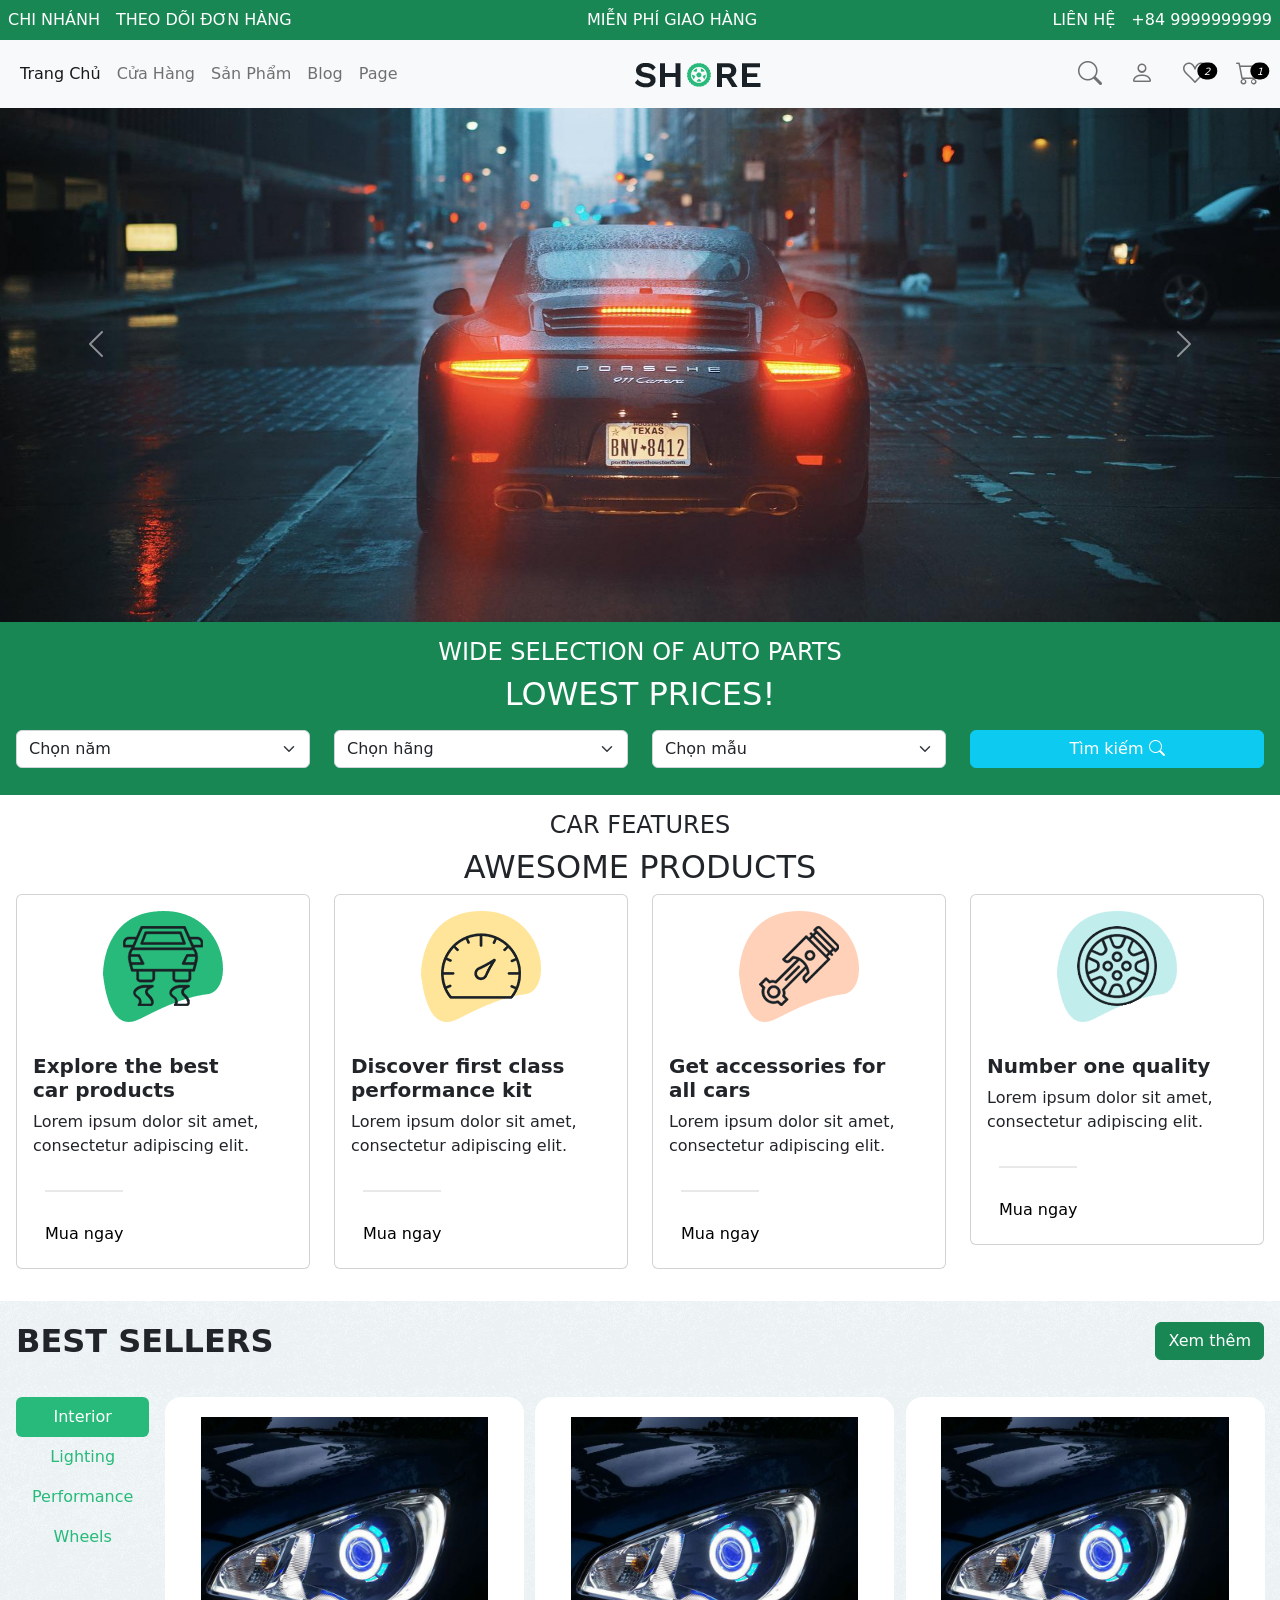
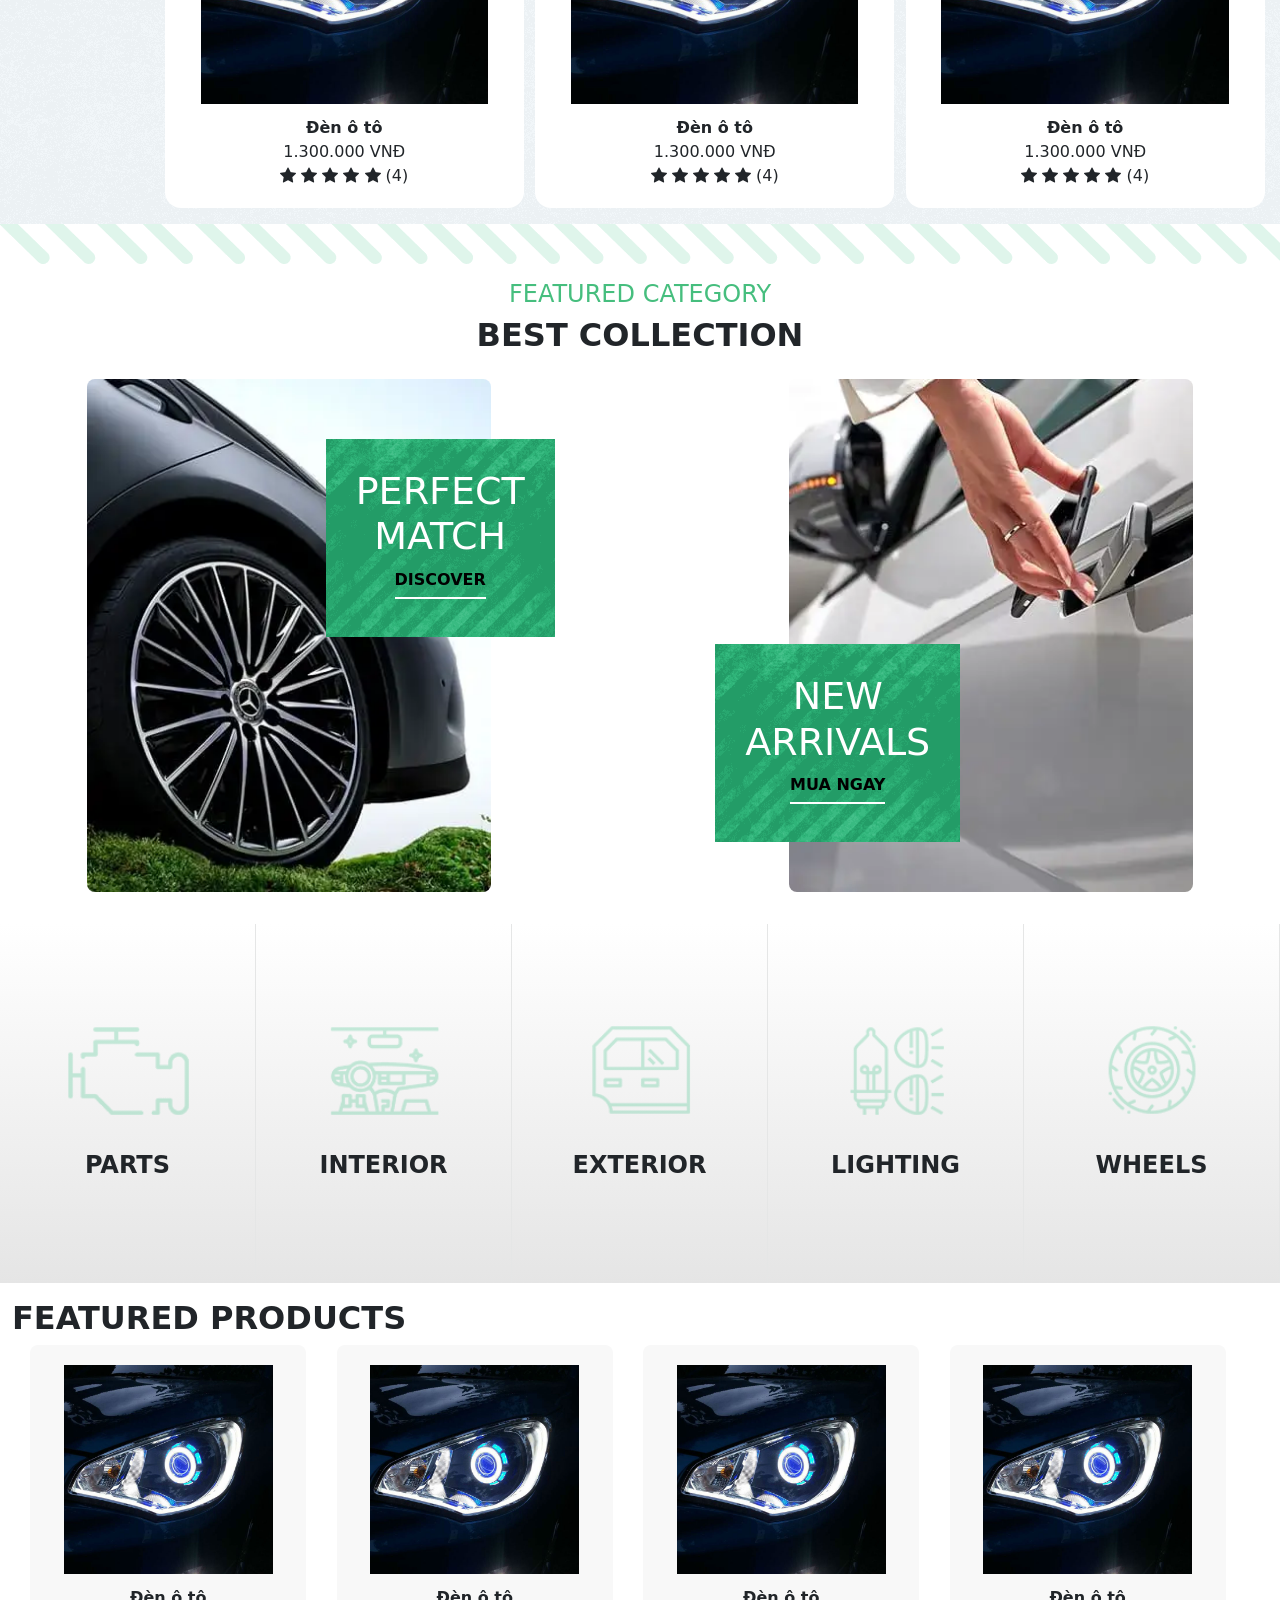
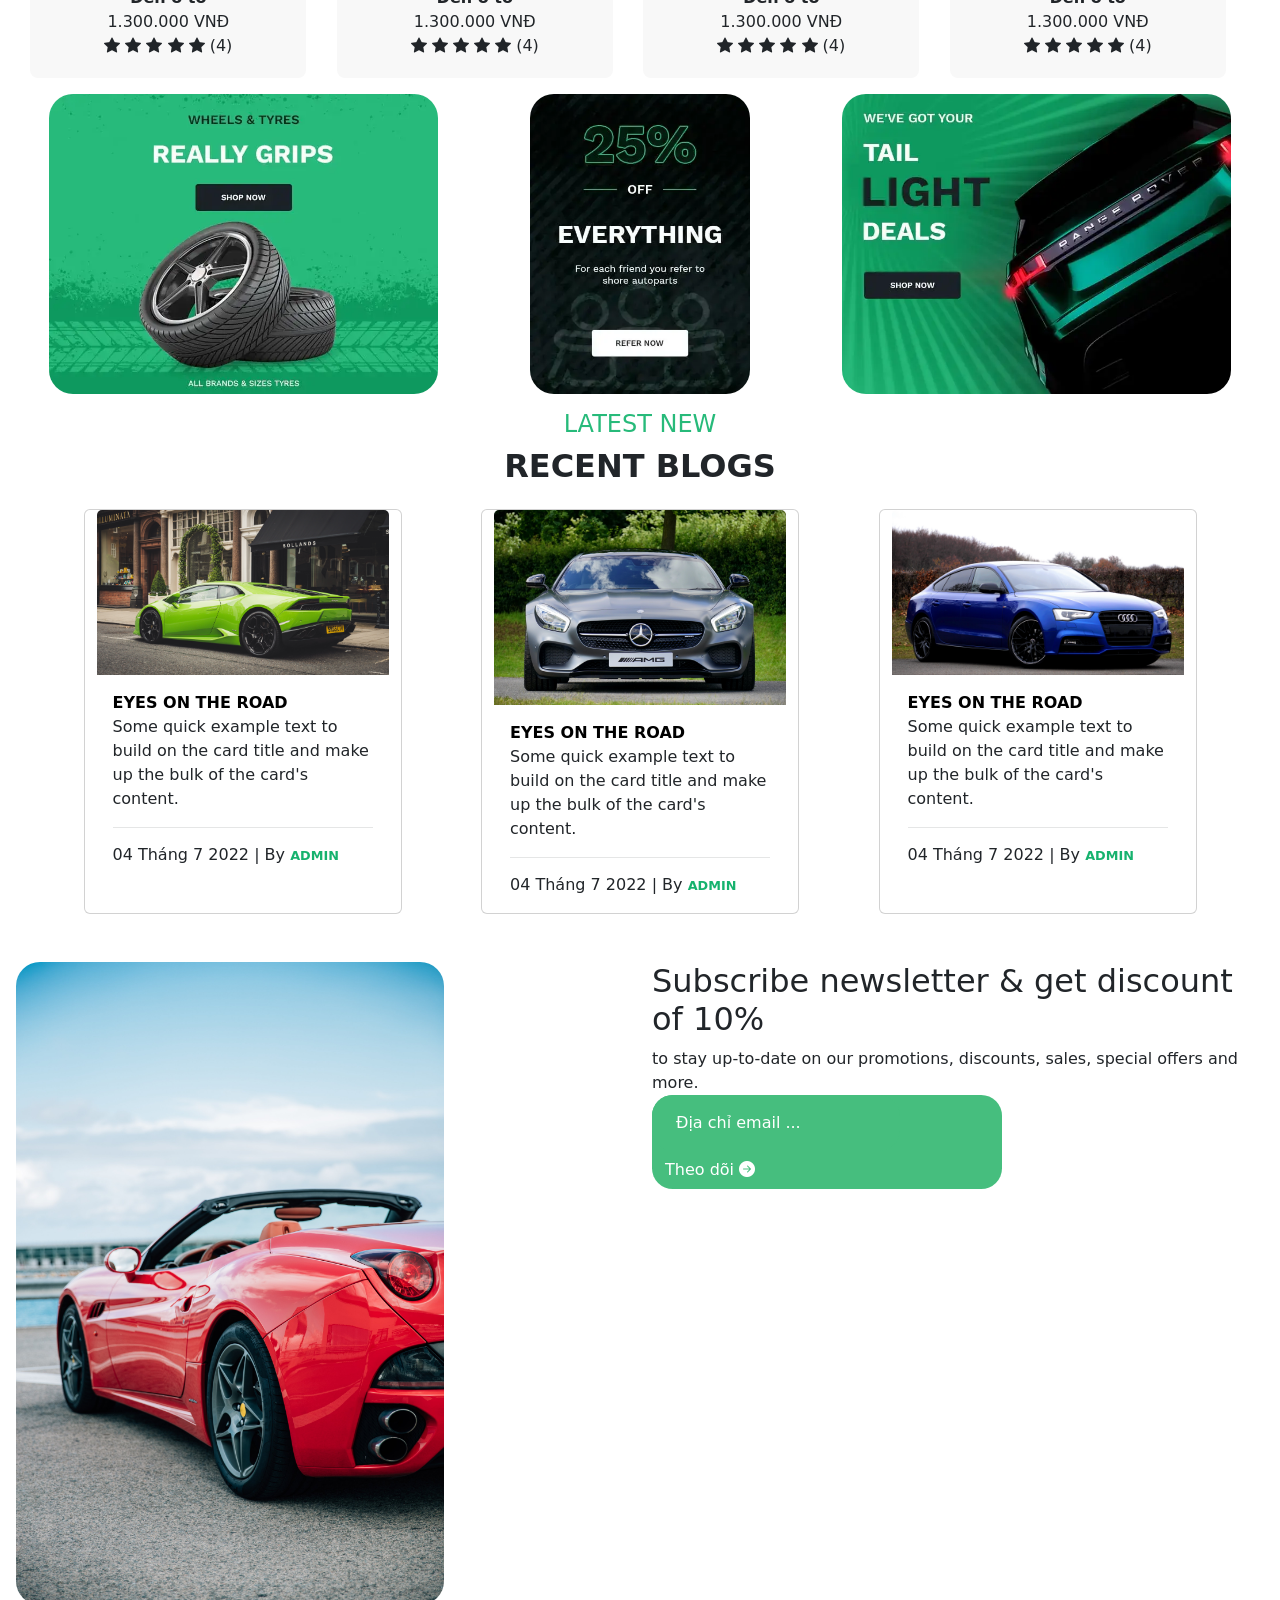
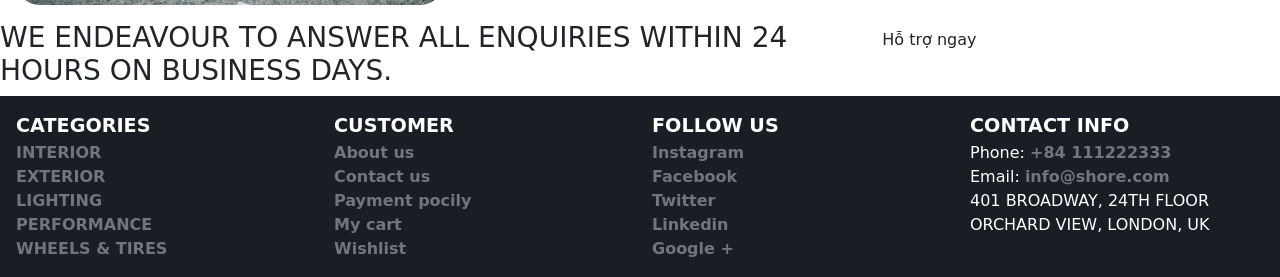
==== index.html @ 81248f96 "update" ====
<!DOCTYPE html>
<html lang="en">

<head>
    <meta charset="UTF-8">
    <meta http-equiv="X-UA-Compatible" content="IE=edge">
    <meta name="viewport" content="width=device-width, initial-scale=1.0">
    <link rel="icon" href="images/logo.png">
    <title>Trang Chủ</title>
    <link rel="stylesheet" type="text/css" href="css/main.css">
    <link rel="stylesheet" type="text/css" href="css/slick.css">
    <link rel="stylesheet" type="text/css" href="css/slick-theme.css">
    <!-- Boostrap icon -->
    <link rel="stylesheet" href="https://cdn.jsdelivr.net/npm/bootstrap-icons@1.8.3/font/bootstrap-icons.css">
</head>

<body>
    <header class="header fixed-top">
        <!-- Top header -->
        <div class="top-header d-none d-lg-block">
            <div class="d-flex justify-content-between p-2 bg-success text-white text-uppercase">
                <div class="d-flex gap-3">
                    <div>Chi nhánh</div>
                    <div>Theo dõi đơn hàng</div>
                </div>
                <div>miễn phí giao hàng</div>
                <div class="d-flex gap-3">
                    <div>Liên hệ</div>
                    +84 9999999999
                </div>
            </div>
        </div>
        <!-- Navbar -->
        <nav class="navbar navbar-expand-md bg-light">
            <div class="container-fluid">
                <button class="navbar-toggler" type="button" data-bs-toggle="collapse"
                    data-bs-target="#navbarSupportedContent" aria-controls="navbarSupportedContent"
                    aria-expanded="false" aria-label="Toggle navigation">
                    <span class="navbar-toggler-icon"></span>
                </button>
                <!-- test -->
                <div class="collapse navbar-collapse navbar-collapse-1">
                    <ul class="navbar-nav me-auto mb-2 mb-lg-0">
                        <li class="nav-item">
                            <a class="nav-link active" aria-current="page" href="#">Trang Chủ</a>
                        </li>
                        <li class="nav-item">
                            <a class="nav-link" href="#">Cửa Hàng</a>
                        </li>
                        <li class="nav-item">
                            <a class="nav-link" href="#">Sản Phẩm</a>
                        </li>
                        <li class="nav-item">
                            <a class="nav-link" href="#">Blog</a>
                        </li>
                        <li class="nav-item">
                            <a class="nav-link" href="#">Page</a>
                        </li>
                    </ul>
                </div>
                <!-- Logo -->
                <a class="navbar-brand" href="#">
                    <img src="images/logo-b.png" alt="">
                </a>
                <!-- Navbar right -->
                <div class="navbar-right">
                    <ul class="d-flex navbar-nav me-auto mb-lg-0">
                        <li class="nav-item">
                            <a class="nav-link fs-4" href="#"><i class="bi bi-search"></i></a>
                        </li>
                        <li class="nav-item d-none d-md-block">
                            <a class="nav-link fs-4" href="#"><i class="bi bi-person"></i></a>
                        </li>
                        <li class="nav-item d-none d-md-block">
                            <a class="nav-link fs-4" href="#">
                                <i class="bi bi-suit-heart position-relative">
                                    <span
                                        class="position-absolute bottom-0 start-100 translate-middle badge rounded-pill bg-black fw-normal"
                                        style="font-size: 10px;">
                                        2
                                    </span>
                                </i>
                            </a>
                        </li>
                        <li class="nav-item">
                            <a class="nav-link fs-4" href="#">
                                <i class="bi bi-cart position-relative">
                                    <span
                                        class="position-absolute bottom-0 start-100 translate-middle badge rounded-pill bg-black fw-normal"
                                        style="font-size: 10px;">
                                        1
                                    </span>
                                </i>
                            </a>
                        </li>
                    </ul>
                </div>
                <!-- Navbar menu -->
                <div class="collapse navbar-collapse navbar-collapse-2" id="navbarSupportedContent">
                    <ul class="navbar-nav me-auto mb-2 mb-lg-0">
                        <li class="nav-item">
                            <a class="nav-link active" aria-current="page" href="#">Trang Chủ</a>
                        </li>
                        <li class="nav-item">
                            <a class="nav-link" href="#">Cửa Hàng</a>
                        </li>
                        <li class="nav-item">
                            <a class="nav-link" href="#">Sản Phẩm</a>
                        </li>
                        <li class="nav-item">
                            <a class="nav-link" href="#">Blog</a>
                        </li>
                        <li class="nav-item">
                            <a class="nav-link" href="#">Page</a>
                        </li>
                    </ul>
                </div>
            </div>
        </nav>
    </header>

    <div class="container-fluid p-0 content">

        <!-- images carousel -->
        <div id="carouselExampleFade" class="carousel slide carousel-fade" data-bs-ride="carousel">
            <div class="carousel-inner">
                <div class="carousel-item active" data-bs-interval="5000">
                    <img src="images/car_1.jpg" class="d-block w-100" alt="...">
                </div>
                <div class="carousel-item" data-bs-interval="5000">
                    <img src="images/car_2.jpg" class="d-block w-100" alt="...">
                </div>
            </div>
            <button class="carousel-control-prev" type="button" data-bs-target="#carouselExampleFade"
                data-bs-slide="prev">
                <span class="carousel-control-prev-icon" aria-hidden="true"></span>
                <span class="visually-hidden">Trước</span>
            </button>
            <button class="carousel-control-next" type="button" data-bs-target="#carouselExampleFade"
                data-bs-slide="next">
                <span class="carousel-control-next-icon" aria-hidden="true"></span>
                <span class="visually-hidden">Sau</span>
            </button>
        </div>

        <!-- Tìm mẫu xe - Search -->
        <div class="search w-100 p-3 bg-success">
            <div class="text-center text-white mb-3">
                <h4 class="fs-4">WIDE SELECTION OF AUTO PARTS</h4>
                <h2 class="fs-2">LOWEST PRICES!</h2>
            </div>
            <div class="row">
                <div class="col-sm-6 col-md-3 box">
                    <select class="form-select" aria-label="Default select example">
                        <option selected>Chọn năm</option>
                        <option value="1">2022</option>
                        <option value="2">2021</option>
                        <option value="3">2020</option>
                    </select>
                </div>
                <div class="col-sm-6 col-md-3 box">
                    <select class="form-select" aria-label="Default select example">
                        <option selected>Chọn hãng</option>
                        <option value="1">Vinfast</option>
                        <option value="2">BMW</option>
                        <option value="3">Honda</option>
                    </select>
                </div>
                <div class="col-sm-6 col-md-3 box">
                    <select class="form-select" aria-label="Default select example">
                        <option selected>Chọn mẫu</option>
                        <option value="1">1</option>
                        <option value="2">2</option>
                        <option value="3">3</option>
                    </select>
                </div>
                <div class="col-sm-6 col-md-3">
                    <button type="button" class="btn btn-info w-100 text-white">Tìm kiếm <i
                            class="bi bi-search"></i></button>
                </div>
            </div>
        </div>

        <!-- Đặc điểm xe -->
        <div class="car-ed w-100 p-3 text-center">
            <h4>CAR FEATURES</h4>
            <h2>AWESOME PRODUCTS</h2>
            <div class="row">
                <div class="col-sm-6 col-md-3 box-item">
                    <div class="card text-start">
                        <img class="p-3 mx-auto" src="images/car-icon.png">
                        <div class="card-body">
                            <h5 class="card-title">Explore the best <br> car products</h5>
                            <p class="card-text">
                                Lorem ipsum dolor sit amet, consectetur adipiscing elit.
                            </p>
                            <a href="#" class="btn btn-primary">Mua ngay</a>
                        </div>
                    </div>
                </div>
                <div class="col-sm-6 col-md-3 box-item">
                    <div class="card text-start">
                        <img class="p-3 mx-auto" src="images/meter-icon.png" alt="...">
                        <div class="card-body">
                            <h5 class="card-title">Discover first class <br> performance kit</h5>
                            <p class="card-text">
                                Lorem ipsum dolor sit amet, consectetur adipiscing elit.
                            </p>
                            <a href="#" class="btn btn-primary">Mua ngay</a>
                        </div>
                    </div>
                </div>
                <div class="col-sm-6 col-md-3 box-item">
                    <div class="card text-start">
                        <img class="p-3 mx-auto" src="images/accessories-icon.png" alt="...">
                        <div class="card-body">
                            <h5 class="card-title">Get accessories for <br> all cars</h5>
                            <p class="card-text">
                                Lorem ipsum dolor sit amet, consectetur adipiscing elit.
                            </p>
                            <a href="#" class="btn btn-primary">Mua ngay</a>
                        </div>
                    </div>
                </div>
                <div class="col-sm-6 col-md-3 box-item">
                    <div class="card text-start">
                        <img class="p-3 mx-auto" src="images/wheel-icon.png" alt="...">
                        <div class="card-body">
                            <h5 class="card-title">Number one quality</h5>
                            <p class="card-text">
                                Lorem ipsum dolor sit amet, consectetur adipiscing elit.
                            </p>
                            <a href="#" class="btn btn-primary">Mua ngay</a>
                        </div>
                    </div>
                </div>
            </div>
        </div>

        <!-- Top bán chạy -->
        <div class="best-sellers">
            <div class="d-flex align-items-center p-3 best-sellers-k">
                <div class="margin-k">
                    <span class="text-uppercase fw-bold fs-2">Best Sellers</span>
                </div>
                <div>
                    <a href="#" class="btn btn-success">Xem thêm</a>
                </div>
            </div>
            <!-- Tabs menu -->
            <div class="d-flex align-items-start p-3 tabs-k">
                <div class="nav flex-column nav-pills nav-pills-k me-3" id="v-pills-tab" role="tablist"
                    aria-orientation="vertical">
                    <button class="nav-link active" id="v-pills-home-tab" data-bs-toggle="pill"
                        data-bs-target="#v-pills-home" type="button" role="tab" aria-controls="v-pills-home"
                        aria-selected="true">Interior</button>
                    <button class="nav-link" id="v-pills-profile-tab" data-bs-toggle="pill"
                        data-bs-target="#v-pills-profile" type="button" role="tab" aria-controls="v-pills-profile"
                        aria-selected="false">Lighting</button>
                    <button class="nav-link" id="v-pills-messages-tab" data-bs-toggle="pill"
                        data-bs-target="#v-pills-messages" type="button" role="tab" aria-controls="v-pills-messages"
                        aria-selected="false">Performance</button>
                    <button class="nav-link" id="v-pills-settings-tab" data-bs-toggle="pill"
                        data-bs-target="#v-pills-settings" type="button" role="tab" aria-controls="v-pills-settings"
                        aria-selected="false">Wheels</button>
                </div>
                <div class="tab-content" id="v-pills-tabContent">
                    <div class="tab-pane fade show active" id="v-pills-home" role="tabpanel"
                        aria-labelledby="v-pills-home-tab" tabindex="0">
                        <!-- Hiện ra 3 sản phẩm -->
                        <div class="row">
                            <div class="col-4 box-item">
                                <div class="hover">
                                    <a class="btn" href="#">
                                        Mua ngay
                                    </a>
                                </div>
                                <div class="thumnail-sp">
                                    <img src="images/den-bi-xenon4.jpg" width="80%" alt="">
                                </div>
                                <div class="name-sp">Đèn ô tô</div>
                                <div class="price-sp">1.300.000 VNĐ</div>
                                <div class="start-sp">
                                    <i class="bi bi-star-fill"></i>
                                    <i class="bi bi-star-fill"></i>
                                    <i class="bi bi-star-fill"></i>
                                    <i class="bi bi-star-fill"></i>
                                    <i class="bi bi-star-fill"></i>
                                    (4)
                                </div>
                            </div>
                            <div class="col-4 box-item">
                                <div class="thumnail-sp">
                                    <img src="images/den-bi-xenon4.jpg" width="80%" alt="">
                                </div>
                                <div class="name-sp">Đèn ô tô</div>
                                <div class="price-sp">1.300.000 VNĐ</div>
                                <div class="start-sp">
                                    <i class="bi bi-star-fill"></i>
                                    <i class="bi bi-star-fill"></i>
                                    <i class="bi bi-star-fill"></i>
                                    <i class="bi bi-star-fill"></i>
                                    <i class="bi bi-star-fill"></i>
                                    (4)
                                </div>
                            </div>
                            <div class="col-4 box-item">
                                <div class="thumnail-sp">
                                    <img src="images/den-bi-xenon4.jpg" width="80%" alt="">
                                </div>
                                <div class="name-sp">Đèn ô tô</div>
                                <div class="price-sp">1.300.000 VNĐ</div>
                                <div class="start-sp">
                                    <i class="bi bi-star-fill"></i>
                                    <i class="bi bi-star-fill"></i>
                                    <i class="bi bi-star-fill"></i>
                                    <i class="bi bi-star-fill"></i>
                                    <i class="bi bi-star-fill"></i>
                                    (4)
                                </div>
                            </div>
                        </div>
                    </div>
                    <div class="tab-pane fade" id="v-pills-profile" role="tabpanel"
                        aria-labelledby="v-pills-profile-tab" tabindex="0">
                        <!-- Hiện ra 3 sản phẩm -->
                        <div class="row">
                            <div class="col-4 box-item">
                                <div class="thumnail-sp">
                                    <img src="images/den-bi-xenon4.jpg" width="80%" alt="">
                                </div>
                                <div class="name-sp">Đèn ô tô</div>
                                <div class="price-sp">1.300.000 VNĐ</div>
                                <div class="start-sp">
                                    <i class="bi bi-star-fill"></i>
                                    <i class="bi bi-star-fill"></i>
                                    <i class="bi bi-star-fill"></i>
                                    <i class="bi bi-star-fill"></i>
                                    <i class="bi bi-star-fill"></i>
                                    (4)
                                </div>
                            </div>
                            <div class="col-4 box-item">
                                <div class="thumnail-sp">
                                    <img src="images/den-bi-xenon4.jpg" width="80%" alt="">
                                </div>
                                <div class="name-sp">Đèn ô tô</div>
                                <div class="price-sp">1.300.000 VNĐ</div>
                                <div class="start-sp">
                                    <i class="bi bi-star-fill"></i>
                                    <i class="bi bi-star-fill"></i>
                                    <i class="bi bi-star-fill"></i>
                                    <i class="bi bi-star-fill"></i>
                                    <i class="bi bi-star-fill"></i>
                                    (4)
                                </div>
                            </div>
                            <div class="col-4 box-item">
                                <div class="thumnail-sp">
                                    <img src="images/den-bi-xenon4.jpg" width="80%" alt="">
                                </div>
                                <div class="name-sp">Đèn ô tô</div>
                                <div class="price-sp">1.300.000 VNĐ</div>
                                <div class="start-sp">
                                    <i class="bi bi-star-fill"></i>
                                    <i class="bi bi-star-fill"></i>
                                    <i class="bi bi-star-fill"></i>
                                    <i class="bi bi-star-fill"></i>
                                    <i class="bi bi-star-fill"></i>
                                    (4)
                                </div>
                            </div>
                        </div>
                    </div>
                    <div class="tab-pane fade" id="v-pills-messages" role="tabpanel"
                        aria-labelledby="v-pills-messages-tab" tabindex="0">
                        <!-- Hiện ra 3 sản phẩm -->
                        <div class="row">
                            <div class="col-4 box-item">
                                <div class="thumnail-sp">
                                    <img src="images/den-bi-xenon4.jpg" width="80%" alt="">
                                </div>
                                <div class="name-sp">Đèn ô tô</div>
                                <div class="price-sp">1.300.000 VNĐ</div>
                                <div class="start-sp">
                                    <i class="bi bi-star-fill"></i>
                                    <i class="bi bi-star-fill"></i>
                                    <i class="bi bi-star-fill"></i>
                                    <i class="bi bi-star-fill"></i>
                                    <i class="bi bi-star-fill"></i>
                                    (4)
                                </div>
                            </div>
                            <div class="col-4 box-item">
                                <div class="thumnail-sp">
                                    <img src="images/den-bi-xenon4.jpg" width="80%" alt="">
                                </div>
                                <div class="name-sp">Đèn ô tô</div>
                                <div class="price-sp">1.300.000 VNĐ</div>
                                <div class="start-sp">
                                    <i class="bi bi-star-fill"></i>
                                    <i class="bi bi-star-fill"></i>
                                    <i class="bi bi-star-fill"></i>
                                    <i class="bi bi-star-fill"></i>
                                    <i class="bi bi-star-fill"></i>
                                    (4)
                                </div>
                            </div>
                            <div class="col-4 box-item">
                                <div class="thumnail-sp">
                                    <img src="images/den-bi-xenon4.jpg" width="80%" alt="">
                                </div>
                                <div class="name-sp">Đèn ô tô</div>
                                <div class="price-sp">1.300.000 VNĐ</div>
                                <div class="start-sp">
                                    <i class="bi bi-star-fill"></i>
                                    <i class="bi bi-star-fill"></i>
                                    <i class="bi bi-star-fill"></i>
                                    <i class="bi bi-star-fill"></i>
                                    <i class="bi bi-star-fill"></i>
                                    (4)
                                </div>
                            </div>
                        </div>
                    </div>
                    <div class="tab-pane fade" id="v-pills-settings" role="tabpanel"
                        aria-labelledby="v-pills-settings-tab" tabindex="0">
                        <!-- Hiện ra 3 sản phẩm -->
                        <div class="row">
                            <div class="col-4 box-item">
                                <div class="thumnail-sp">
                                    <img src="images/den-bi-xenon4.jpg" width="80%" alt="">
                                </div>
                                <div class="name-sp">Đèn ô tô</div>
                                <div class="price-sp">1.300.000 VNĐ</div>
                                <div class="start-sp">
                                    <i class="bi bi-star-fill"></i>
                                    <i class="bi bi-star-fill"></i>
                                    <i class="bi bi-star-fill"></i>
                                    <i class="bi bi-star-fill"></i>
                                    <i class="bi bi-star-fill"></i>
                                    (4)
                                </div>
                            </div>
                            <div class="col-4 box-item">
                                <div class="thumnail-sp">
                                    <img src="images/den-bi-xenon4.jpg" width="80%" alt="">
                                </div>
                                <div class="name-sp">Đèn ô tô</div>
                                <div class="price-sp">1.300.000 VNĐ</div>
                                <div class="start-sp">
                                    <i class="bi bi-star-fill"></i>
                                    <i class="bi bi-star-fill"></i>
                                    <i class="bi bi-star-fill"></i>
                                    <i class="bi bi-star-fill"></i>
                                    <i class="bi bi-star-fill"></i>
                                    (4)
                                </div>
                            </div>
                            <div class="col-4 box-item">
                                <div class="thumnail-sp">
                                    <img src="images/den-bi-xenon4.jpg" width="80%" alt="">
                                </div>
                                <div class="name-sp">Đèn ô tô</div>
                                <div class="price-sp">1.300.000 VNĐ</div>
                                <div class="start-sp">
                                    <i class="bi bi-star-fill"></i>
                                    <i class="bi bi-star-fill"></i>
                                    <i class="bi bi-star-fill"></i>
                                    <i class="bi bi-star-fill"></i>
                                    <i class="bi bi-star-fill"></i>
                                    (4)
                                </div>
                            </div>
                        </div>
                    </div>
                </div>
            </div>
        </div>
        <div class="mt-0 bg-img-1"></div>

        <!-- best collection -->
        <div class="best-collection">
            <div class="title-top">
                <div>
                    <h4>Featured category</h4>
                </div>
                <div>
                    <h2>Best collection</h2>
                </div>
            </div>
            <div class="content p-3">
                <div class="row box">
                    <div class="col-12 col-sm-12 col-md-6 col-lg-5 position-relative box-1">
                        <div class="img text-start">
                            <img class="rounded-3" src="images/collection-img1.webp" alt="">
                        </div>
                        <div class="detail detail-1 position-absolute">
                            <h2>perfect <br> match</h2>
                            <a href="#" class="link">Discover</a>
                        </div>
                    </div>
                    <div class="col-12 col-sm-12 col-md-6 col-lg-5 position-relative box-2">
                        <div class="img text-end">
                            <img class="rounded-3" src="images/collection-img2.webp" alt="">
                        </div>
                        <div class="detail detail-2 position-absolute">
                            <h2>new <br> arrivals</h2>
                            <a href="#" class="link">Mua ngay</a>
                        </div>
                    </div>
                </div>
            </div>
        </div>

        <!-- slick slide-->
        <div class="slick-app test">
            <div class="item">
                <img src="images/icon-parts.png" alt="">
                <span>parts</span>
                <a class="btn" href="#">Mua Ngay</a>
            </div>
            <div class="item">
                <img src="images/icon-interior.png" alt="">
                <span>interior</span>
                <a class="btn" href="#">Mua Ngay</a>
            </div>
            <div class="item">
                <img src="images/icon-exterior.png" alt="">
                <span>exterior</span>
                <a class="btn" href="#">Mua Ngay</a>
            </div>
            <div class="item">
                <img src="images/icon-lighting.png" alt="">
                <span>Lighting</span>
                <a class="btn" href="#">Mua Ngay</a>
            </div>
            <div class="item">
                <img src="images/icon-wheels.png" alt="">
                <span>Wheels</span>
                <a class="btn" href="#">Mua Ngay</a>
            </div>
        </div>

        <!-- Featured products -->
        <div class="featured-products container-fluid">
            <div class="featured-products-title">
                <h2>Featured Products</h2>
            </div>
            <div class="row">
                <div class="col-6 col-sm-6 col-md-6 col-lg-3 box-item">
                    <div class="thumnail-sp">
                        <img src="images/den-bi-xenon4.jpg" width="100%" alt="">
                    </div>
                    <div class="name-sp">Đèn ô tô</div>
                    <div class="price-sp">1.300.000 VNĐ</div>
                    <div class="start-sp">
                        <i class="bi bi-star-fill"></i>
                        <i class="bi bi-star-fill"></i>
                        <i class="bi bi-star-fill"></i>
                        <i class="bi bi-star-fill"></i>
                        <i class="bi bi-star-fill"></i>
                        (4)
                    </div>
                </div>
                <div class="col-6 col-sm-6 col-md-6 col-lg-3 box-item">
                    <div class="thumnail-sp">
                        <img src="images/den-bi-xenon4.jpg" width="100%" alt="">
                    </div>
                    <div class="name-sp">Đèn ô tô</div>
                    <div class="price-sp">1.300.000 VNĐ</div>
                    <div class="start-sp">
                        <i class="bi bi-star-fill"></i>
                        <i class="bi bi-star-fill"></i>
                        <i class="bi bi-star-fill"></i>
                        <i class="bi bi-star-fill"></i>
                        <i class="bi bi-star-fill"></i>
                        (4)
                    </div>
                </div>
                <div class="col-6 col-sm-6 col-md-6 col-lg-3 box-item">
                    <div class="thumnail-sp">
                        <img src="images/den-bi-xenon4.jpg" width="100%" alt="">
                    </div>
                    <div class="name-sp">Đèn ô tô</div>
                    <div class="price-sp">1.300.000 VNĐ</div>
                    <div class="start-sp">
                        <i class="bi bi-star-fill"></i>
                        <i class="bi bi-star-fill"></i>
                        <i class="bi bi-star-fill"></i>
                        <i class="bi bi-star-fill"></i>
                        <i class="bi bi-star-fill"></i>
                        (4)
                    </div>
                </div>
                <div class="col-6 col-sm-6 col-md-6 col-lg-3 box-item">
                    <div class="thumnail-sp">
                        <img src="images/den-bi-xenon4.jpg" width="100%" alt="">
                    </div>
                    <div class="name-sp">Đèn ô tô</div>
                    <div class="price-sp">1.300.000 VNĐ</div>
                    <div class="start-sp">
                        <i class="bi bi-star-fill"></i>
                        <i class="bi bi-star-fill"></i>
                        <i class="bi bi-star-fill"></i>
                        <i class="bi bi-star-fill"></i>
                        <i class="bi bi-star-fill"></i>
                        (4)
                    </div>
                </div>
            </div>
        </div>

        <!-- Banner Quảng Cáo -->
        <div class="banner d-flex justify-content-between gap-3">
            <div>
                <img src="images/725x560-1.webp" width="100%" alt="">
            </div>
            <div>
                <img src="images/410x560.webp" width="100%" alt="">
            </div>
            <div>
                <img src="images/725x560-2.webp" width="100%" alt="">
            </div>
        </div>

        <!-- blog news -->
        <div class="blog-news">
            <div class="title-header">
                <h4>Latest new</h4>
                <h2>Recent blogs</h2>
            </div>
            <div class="blog-post d-flex row p-3">
                <div class="card col-sm-6 col-lg-3">
                    <img src="images/blog-1.jpg" class="card-img-top" alt="...">
                    <div class="card-body">
                        <div class="car-body-title">
                            <a class="text-test" href="#">Eyes on the road</a>
                        </div>
                        <div class="card-body-content">
                            <p>
                                Some quick example text to build on the card title and make up the bulk of
                                the card's content.
                            </p>
                        </div>
                        <div class="card-body-info">
                            <span class="date">
                                04 Tháng 7 2022
                            </span>
                            <span class="sep"> | </span>
                            <span class="author">
                                By <a href="#"> Admin</a>
                            </span>
                        </div>
                    </div>
                </div>
                <div class="card col-sm-6 col-lg-3">
                    <img src="images/blog-2.jpg" class="card-img-top" alt="...">
                    <div class="card-body">
                        <div class="car-body-title">
                            <a href="#">Eyes on the road</a>
                        </div>
                        <div class="card-body-content">
                            <p>
                                Some quick example text to build on the card title and make up the bulk of
                                the card's content.
                            </p>
                        </div>
                        <div class="card-body-info">
                            <span class="date">
                                04 Tháng 7 2022
                            </span>
                            <span class="sep"> | </span>
                            <span class="author">
                                By <a href="#"> Admin</a>
                            </span>
                        </div>
                    </div>
                </div>
                <div class="card col-sm-6 col-lg-3">
                    <img src="images/blog-3.jpg" class="card-img-top" alt="...">
                    <div class="card-body">
                        <div class="car-body-title">
                            <a href="#">Eyes on the road</a>
                        </div>
                        <div class="card-body-content">
                            <p>
                                Some quick example text to build on the card title and make up the bulk of
                                the card's content.
                            </p>
                        </div>
                        <div class="card-body-info">
                            <span class="date">
                                04 Tháng 7 2022
                            </span>
                            <span class="sep"> | </span>
                            <span class="author">
                                By <a href="#"> Admin</a>
                            </span>
                        </div>
                    </div>
                </div>
            </div>
        </div>

        <!-- subscribe -->
        <div class="subscrible p-3">
            <div class="d-flex row test">
                <div class="col-sm-12 col-md-6">
                    <img src="images/sub.jpg" alt="">
                </div>
                <div class="col-sm-12 col-md-6">
                    <h2>
                        Subscribe newsletter & get discount of 10%
                    </h2>
                    <span>
                        to stay up-to-date on our promotions, discounts, sales, special offers and more.
                    </span>
                    <div class="btn-k">
                        <input type="email" placeholder="Địa chỉ email ...">
                        <button class="btn">Theo dõi <i class="bi bi-arrow-right-circle-fill"></i></button>
                    </div>
                </div>
            </div>
        </div>

        <!-- support -->
        <div class="support">
            <div class="row">
                <div class="col-sm-12 col-md-8">
                    <h3>
                        WE ENDEAVOUR TO ANSWER ALL ENQUIRIES
                        WITHIN 24 HOURS ON BUSINESS DAYS.
                    </h3>
                </div>
                <div class="col-sm-12 col-md-4">
                    <a class="btn" href="#">Hỗ trợ ngay</a>
                </div>
            </div>
        </div>

    </div>

    <footer class="container-fluid footer p-3">
        <!-- danh mục -->
        <div class="row">

            <div class="col-6 col-sm-6 col-md-3">
                <div class="title-col">
                    CATEGORIES
                </div>
                <div class="item-col">
                    <a href="#">INTERIOR</a>
                    <a href="#">EXTERIOR</a>
                    <a href="#">LIGHTING</a>
                    <a href="#">PERFORMANCE</a>
                    <a href="#">WHEELS & TIRES</a>
                </div>
            </div>
            <div class="col-6 col-sm-6 col-md-3">
                <div class="title-col">
                    CUSTOMER
                </div>
                <div class="item-col">
                    <a href="#">About us</a>
                    <a href="#">Contact us</a>
                    <a href="#">Payment pocily</a>
                    <a href="#">My cart</a>
                    <a href="#">Wishlist</a>
                </div>
            </div>
            <div class="col-6 col-sm-6 col-md-3">
                <div class="title-col">
                    FOLLOW US
                </div>
                <div class="item-col">
                    <a href="#">Instagram</a>
                    <a href="#">Facebook</a>
                    <a href="#">Twitter</a>
                    <a href="#">Linkedin</a>
                    <a href="#">Google +</a>
                </div>
            </div>
            <div class="col-6 col-sm-6 col-md-3">
                <div class="title-col">
                    CONTACT INFO
                </div>
                <div class="item-col">
                    <span>
                        Phone:
                        <a href="tel:123333333">
                            +84 111222333
                        </a>
                    </span>
                    <span>
                        Email:
                        <a href="mail:111222333@gmail.com">
                            info@shore.com
                        </a>
                    </span>
                    <span>
                        401 BROADWAY, 24TH FLOOR
                        ORCHARD VIEW, LONDON, UK
                    </span>
                </div>
            </div>
        </div>
    </footer>

    <!-- js -->
    <script type="text/javascript" src="js/bootstrap.bundle.min.js"></script>
    <script src="https://ajax.googleapis.com/ajax/libs/jquery/3.6.0/jquery.min.js"></script>
    <script type="text/javascript" src="js/slick.min.js"></script>
    <script type="text/javascript" src="js/app.js"></script>

</body>

</html>
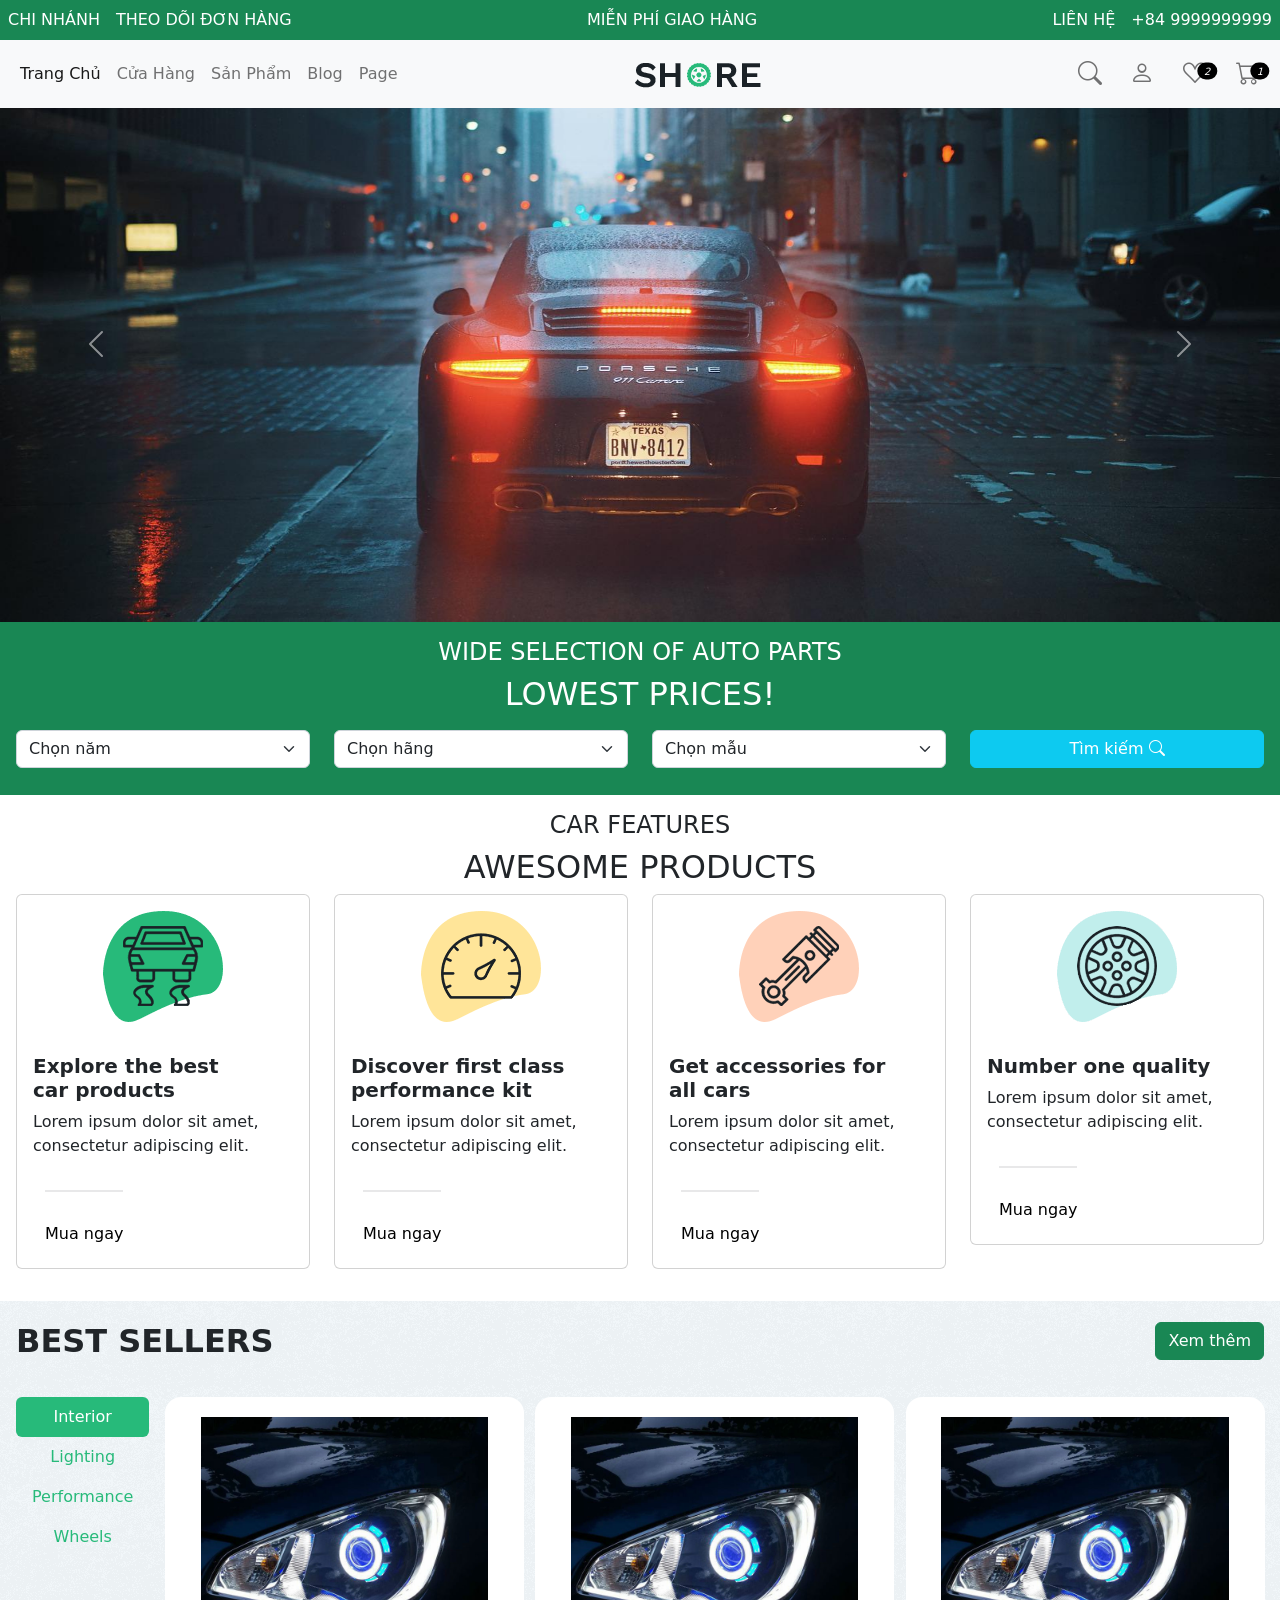
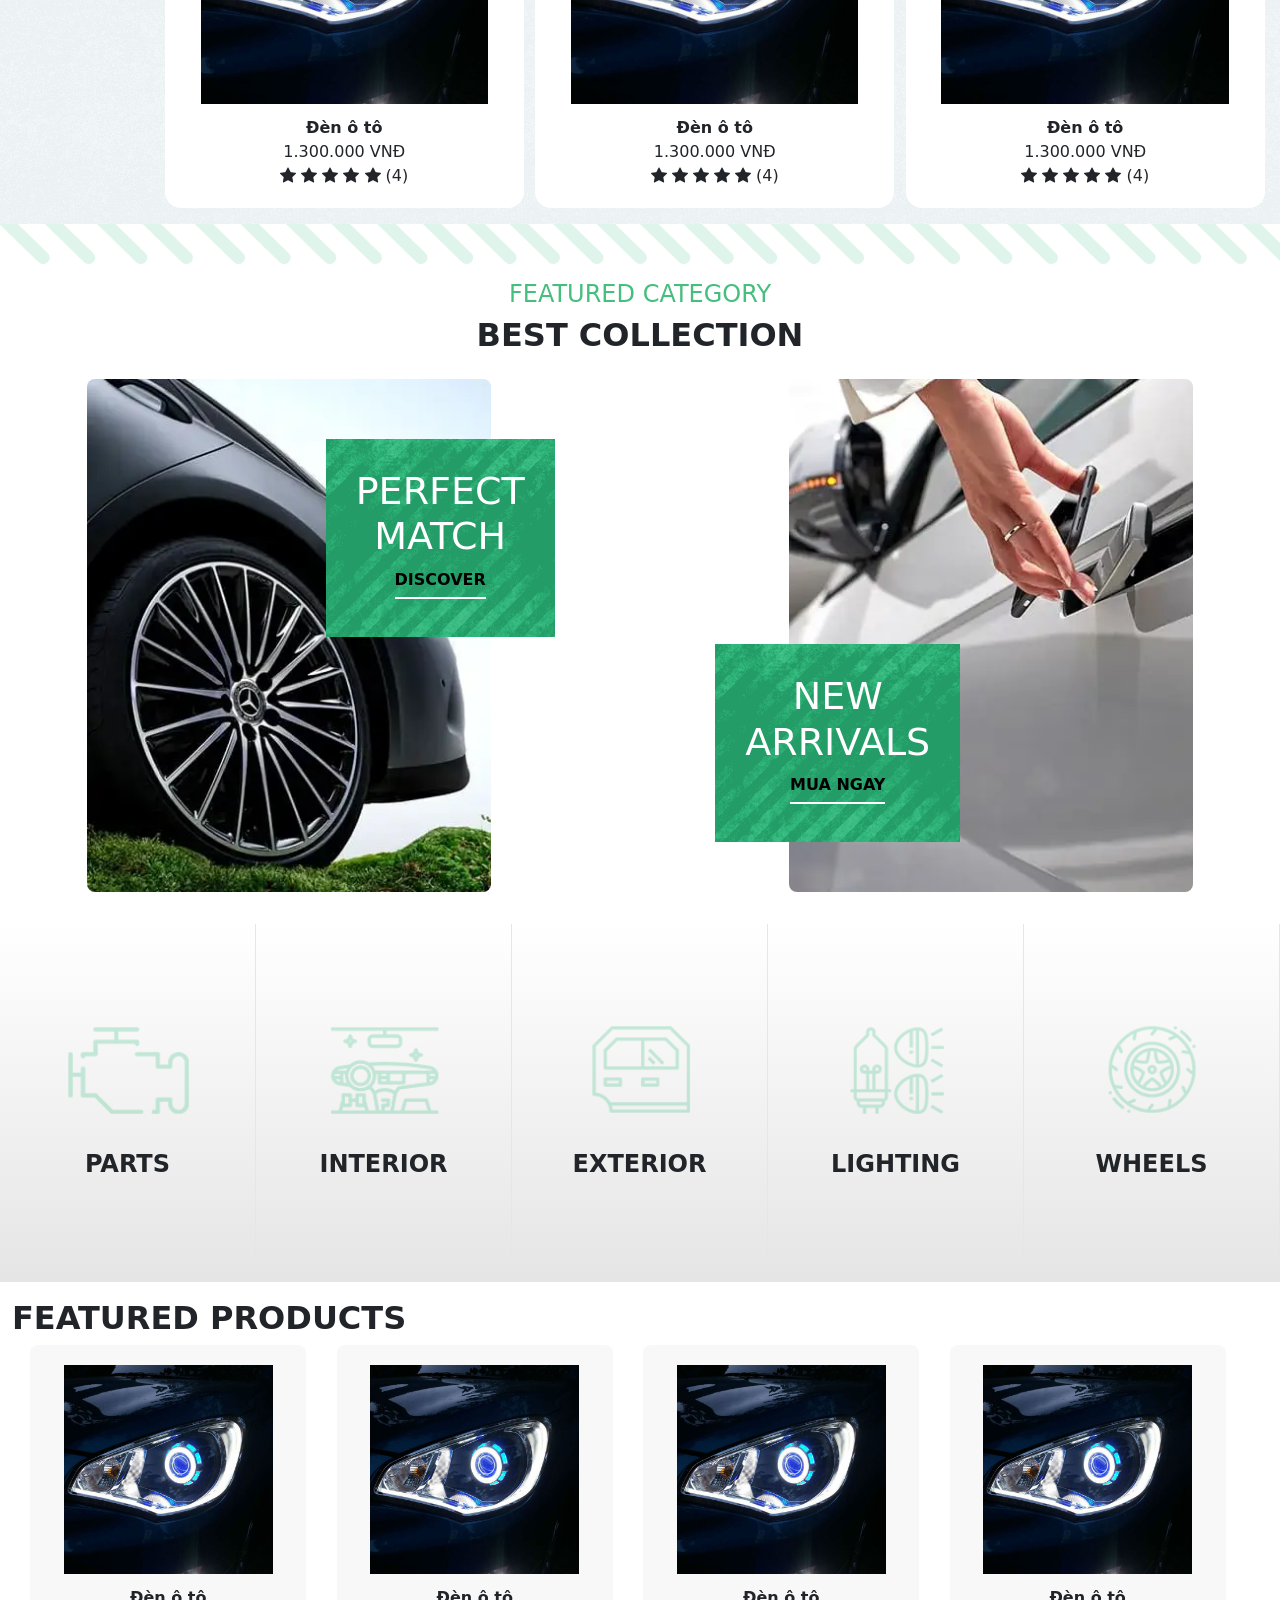
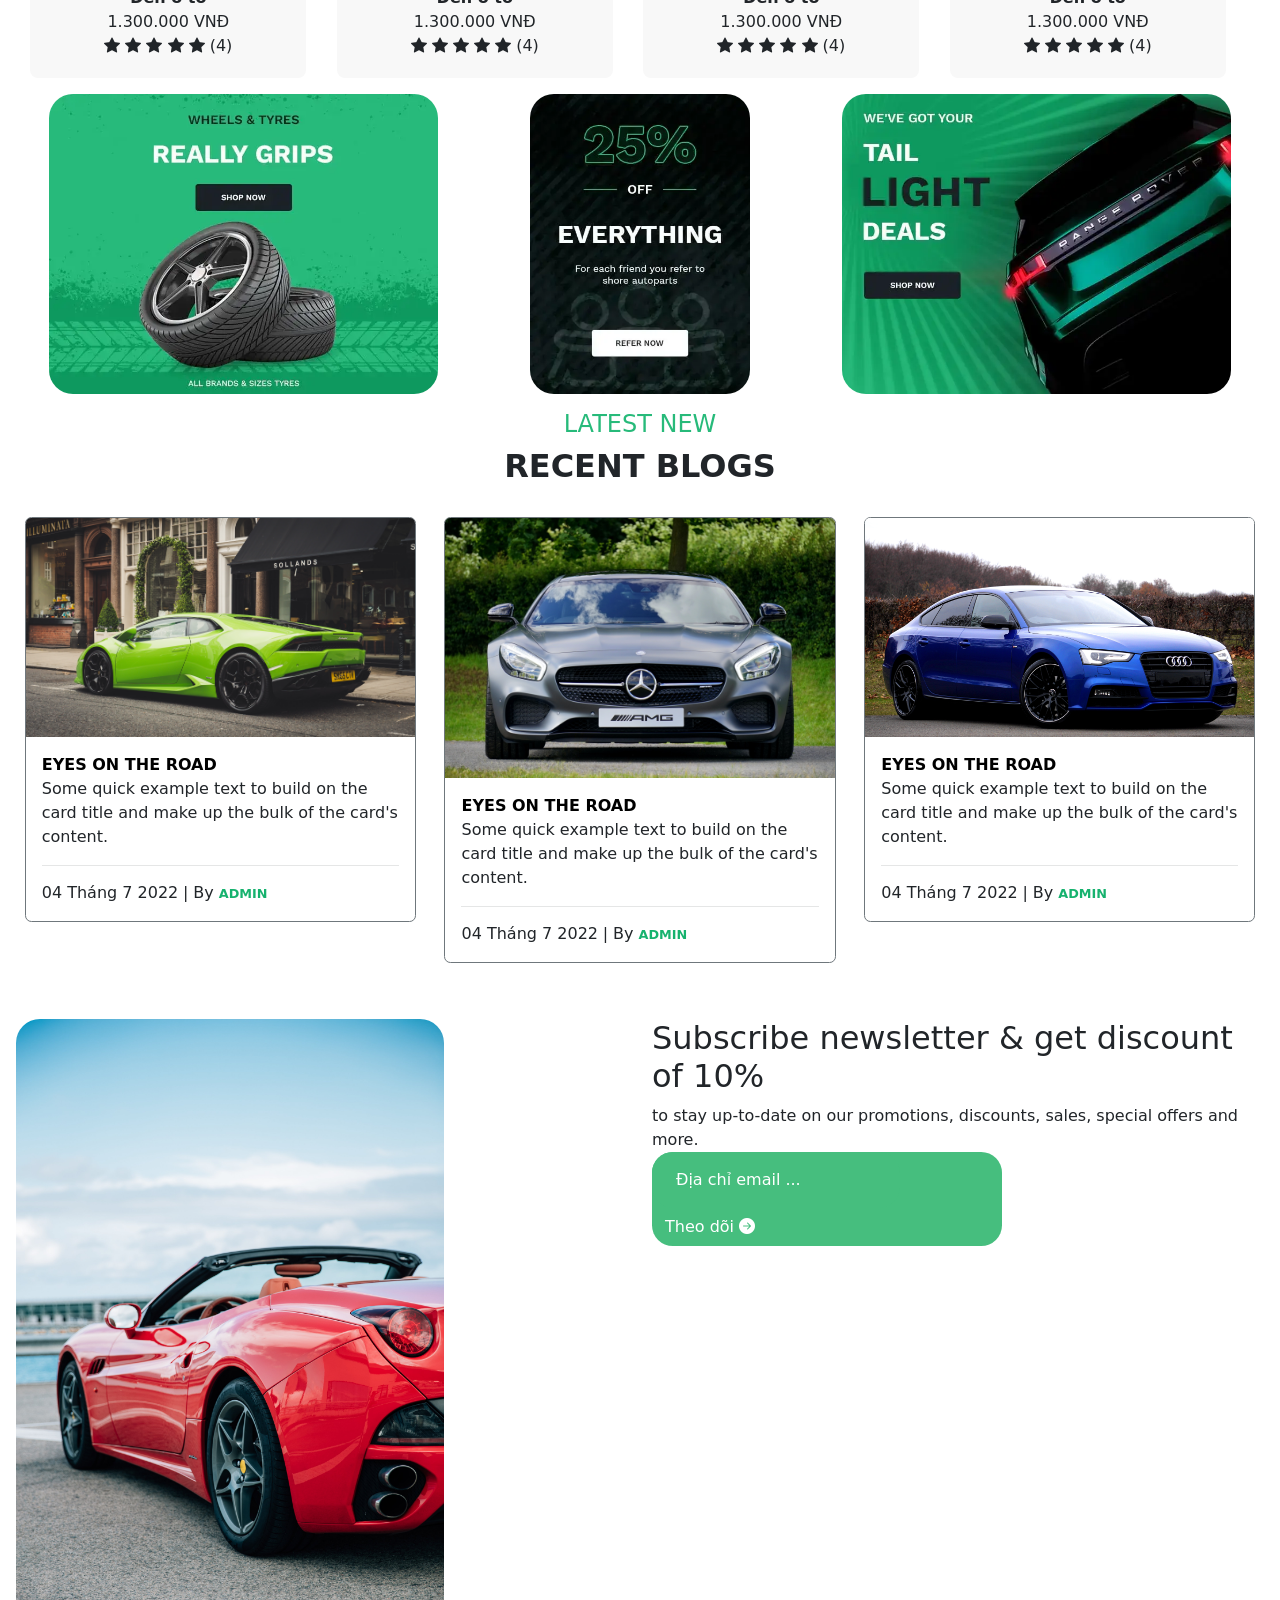
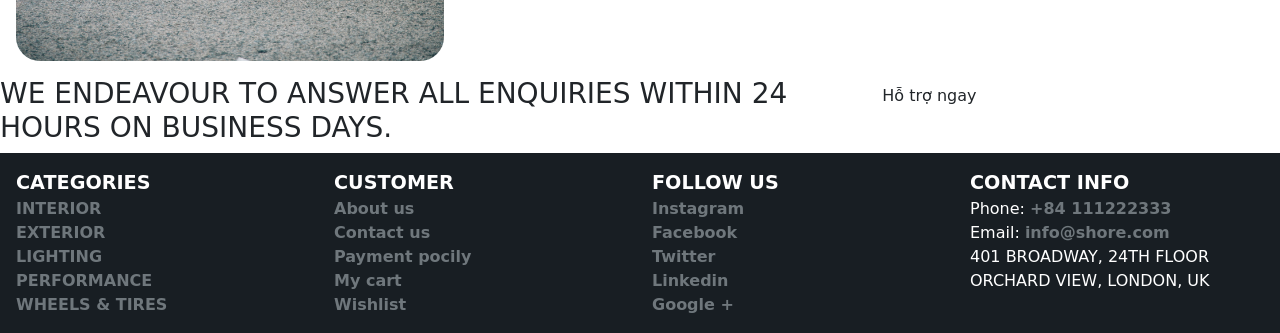
==== commit 3176927b: "update" ====
--- a/index.html
+++ b/index.html
@@ -631,72 +631,78 @@
                 <h2>Recent blogs</h2>
             </div>
             <div class="blog-post d-flex row p-3">
-                <div class="card col-sm-6 col-lg-3">
-                    <img src="images/blog-1.jpg" class="card-img-top" alt="...">
-                    <div class="card-body">
-                        <div class="car-body-title">
-                            <a class="text-test" href="#">Eyes on the road</a>
-                        </div>
-                        <div class="card-body-content">
-                            <p>
-                                Some quick example text to build on the card title and make up the bulk of
-                                the card's content.
-                            </p>
-                        </div>
-                        <div class="card-body-info">
-                            <span class="date">
-                                04 Tháng 7 2022
-                            </span>
-                            <span class="sep"> | </span>
-                            <span class="author">
-                                By <a href="#"> Admin</a>
-                            </span>
-                        </div>
-                    </div>
-                </div>
-                <div class="card col-sm-6 col-lg-3">
-                    <img src="images/blog-2.jpg" class="card-img-top" alt="...">
-                    <div class="card-body">
-                        <div class="car-body-title">
-                            <a href="#">Eyes on the road</a>
-                        </div>
-                        <div class="card-body-content">
-                            <p>
-                                Some quick example text to build on the card title and make up the bulk of
-                                the card's content.
-                            </p>
-                        </div>
-                        <div class="card-body-info">
-                            <span class="date">
-                                04 Tháng 7 2022
-                            </span>
-                            <span class="sep"> | </span>
-                            <span class="author">
-                                By <a href="#"> Admin</a>
-                            </span>
-                        </div>
-                    </div>
-                </div>
-                <div class="card col-sm-6 col-lg-3">
-                    <img src="images/blog-3.jpg" class="card-img-top" alt="...">
-                    <div class="card-body">
-                        <div class="car-body-title">
-                            <a href="#">Eyes on the road</a>
-                        </div>
-                        <div class="card-body-content">
-                            <p>
-                                Some quick example text to build on the card title and make up the bulk of
-                                the card's content.
-                            </p>
-                        </div>
-                        <div class="card-body-info">
-                            <span class="date">
-                                04 Tháng 7 2022
-                            </span>
-                            <span class="sep"> | </span>
-                            <span class="author">
-                                By <a href="#"> Admin</a>
-                            </span>
+                <div class="card col-sm-6 col-md-4 col-lg-4">
+                    <div class="content-post">
+                        <img src="images/blog-1.jpg" class="card-img-top" alt="...">
+                        <div class="card-body">
+                            <div class="car-body-title">
+                                <a class="text-test" href="#">Eyes on the road</a>
+                            </div>
+                            <div class="card-body-content">
+                                <p>
+                                    Some quick example text to build on the card title and make up the bulk of
+                                    the card's content.
+                                </p>
+                            </div>
+                            <div class="card-body-info">
+                                <span class="date">
+                                    04 Tháng 7 2022
+                                </span>
+                                <span class="sep"> | </span>
+                                <span class="author">
+                                    By <a href="#"> Admin</a>
+                                </span>
+                            </div>
+                        </div>
+                    </div>
+                </div>
+                <div class="card col-12 col-sm-6 col-md-4 col-lg-4">
+                    <div class="content-post">
+                        <img src="images/blog-2.jpg" class="card-img-top" alt="...">
+                        <div class="card-body">
+                            <div class="car-body-title">
+                                <a href="#">Eyes on the road</a>
+                            </div>
+                            <div class="card-body-content">
+                                <p>
+                                    Some quick example text to build on the card title and make up the bulk of
+                                    the card's content.
+                                </p>
+                            </div>
+                            <div class="card-body-info">
+                                <span class="date">
+                                    04 Tháng 7 2022
+                                </span>
+                                <span class="sep"> | </span>
+                                <span class="author">
+                                    By <a href="#"> Admin</a>
+                                </span>
+                            </div>
+                        </div>
+                    </div>
+                </div>
+                <div class="card col-sm-6 col-md-4 col-lg-4">
+                    <div class="content-post">
+                        <img src="images/blog-3.jpg" class="card-img-top" alt="...">
+                        <div class="card-body">
+                            <div class="car-body-title">
+                                <a href="#">Eyes on the road</a>
+                            </div>
+                            <div class="card-body-content">
+                                <p>
+                                    Some quick example text to build on the card title and make up the bulk of
+                                    the card's content.
+                                </p>
+                            </div>
+                            <div class="card-body-info">
+                                <span class="date">
+                                    04 Tháng 7 2022
+                                </span>
+                                <span class="sep"> | </span>
+                                <span class="author">
+                                    By <a href="#"> Admin</a>
+                                </span>
+                            </div>
                         </div>
                     </div>
                 </div>
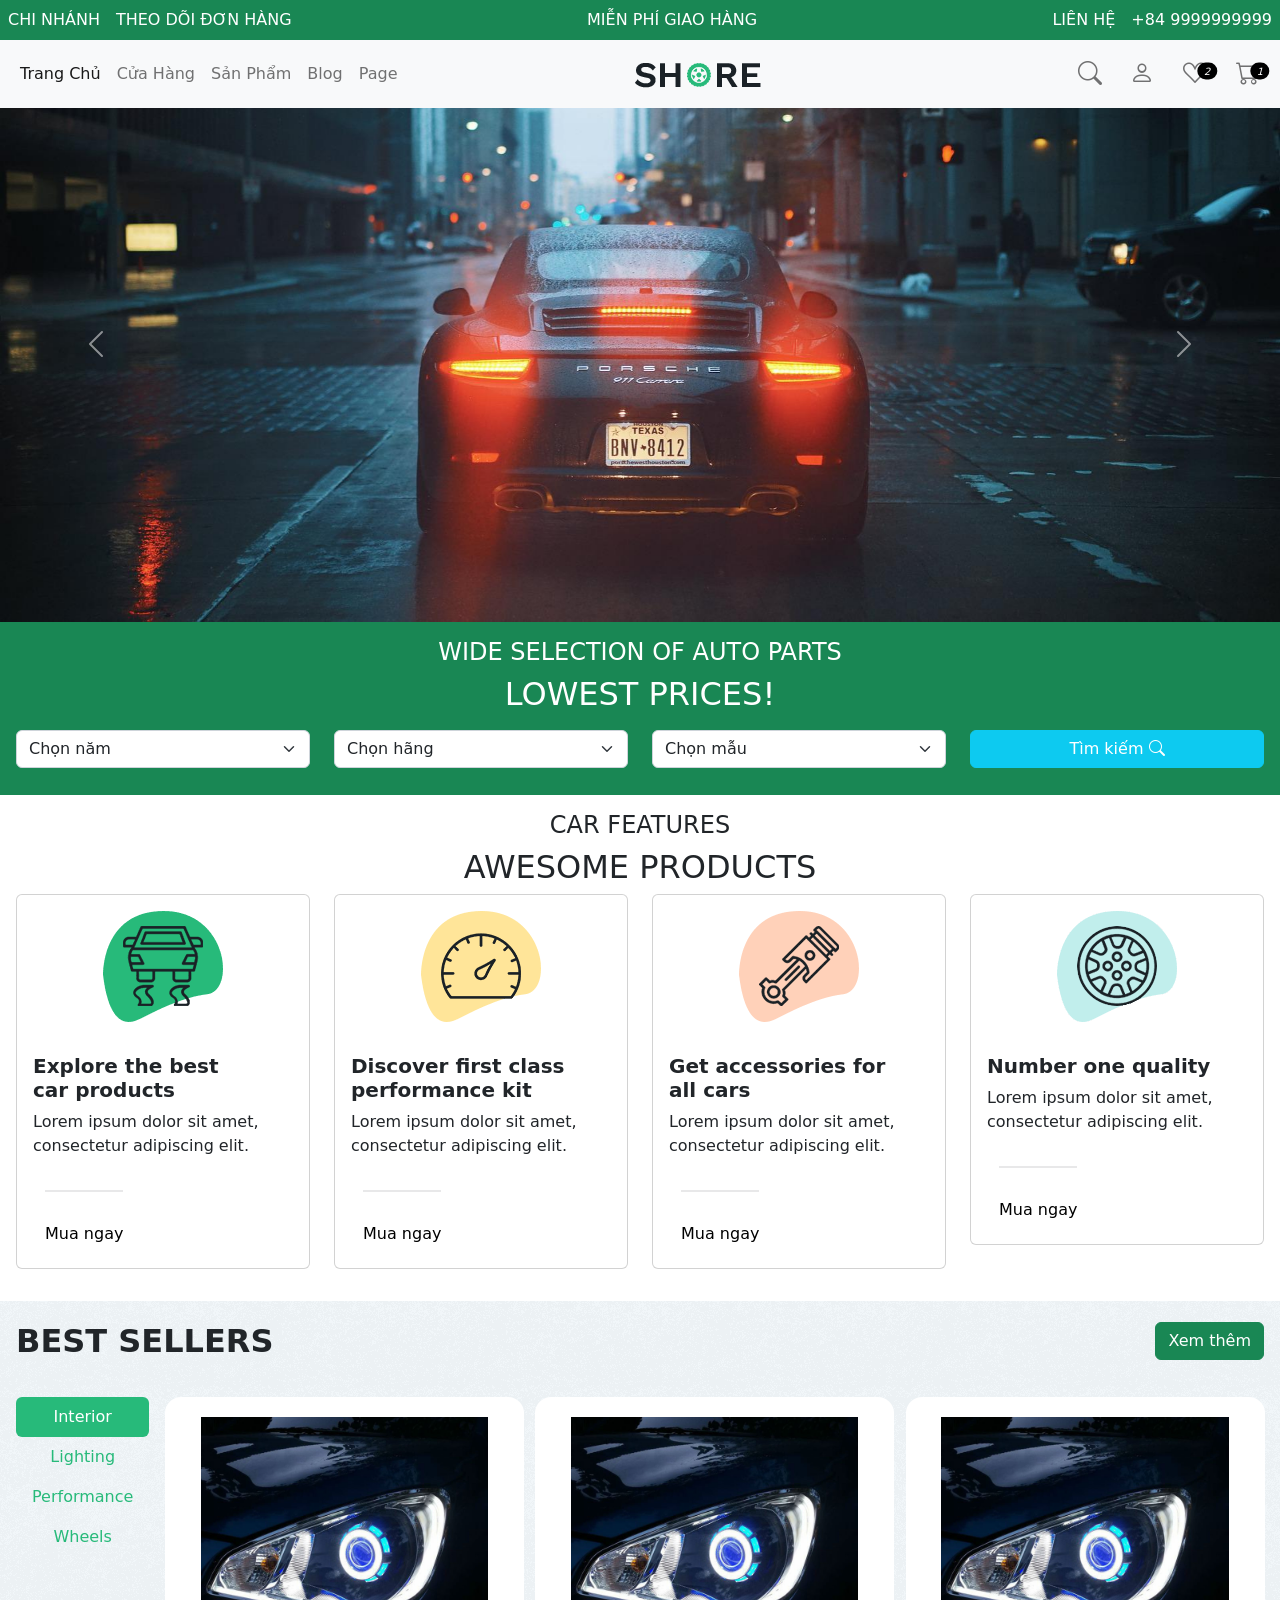
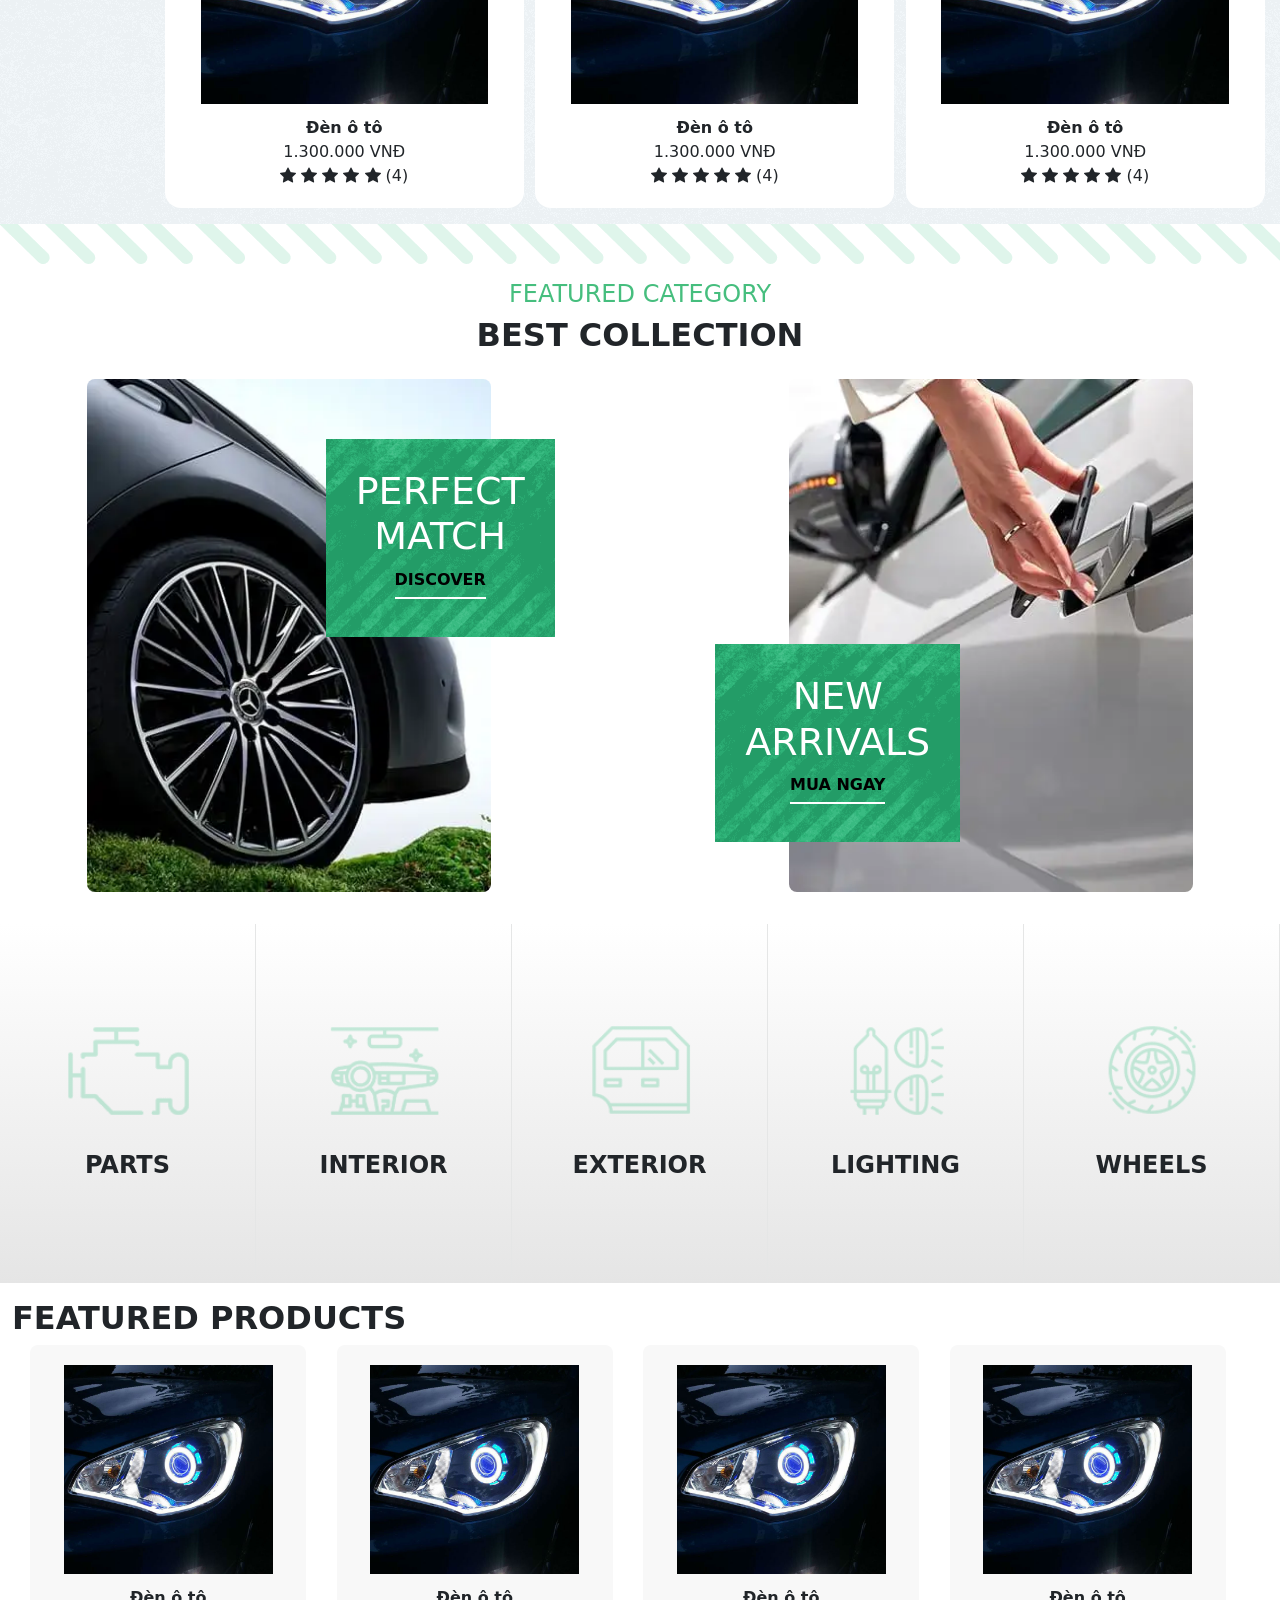
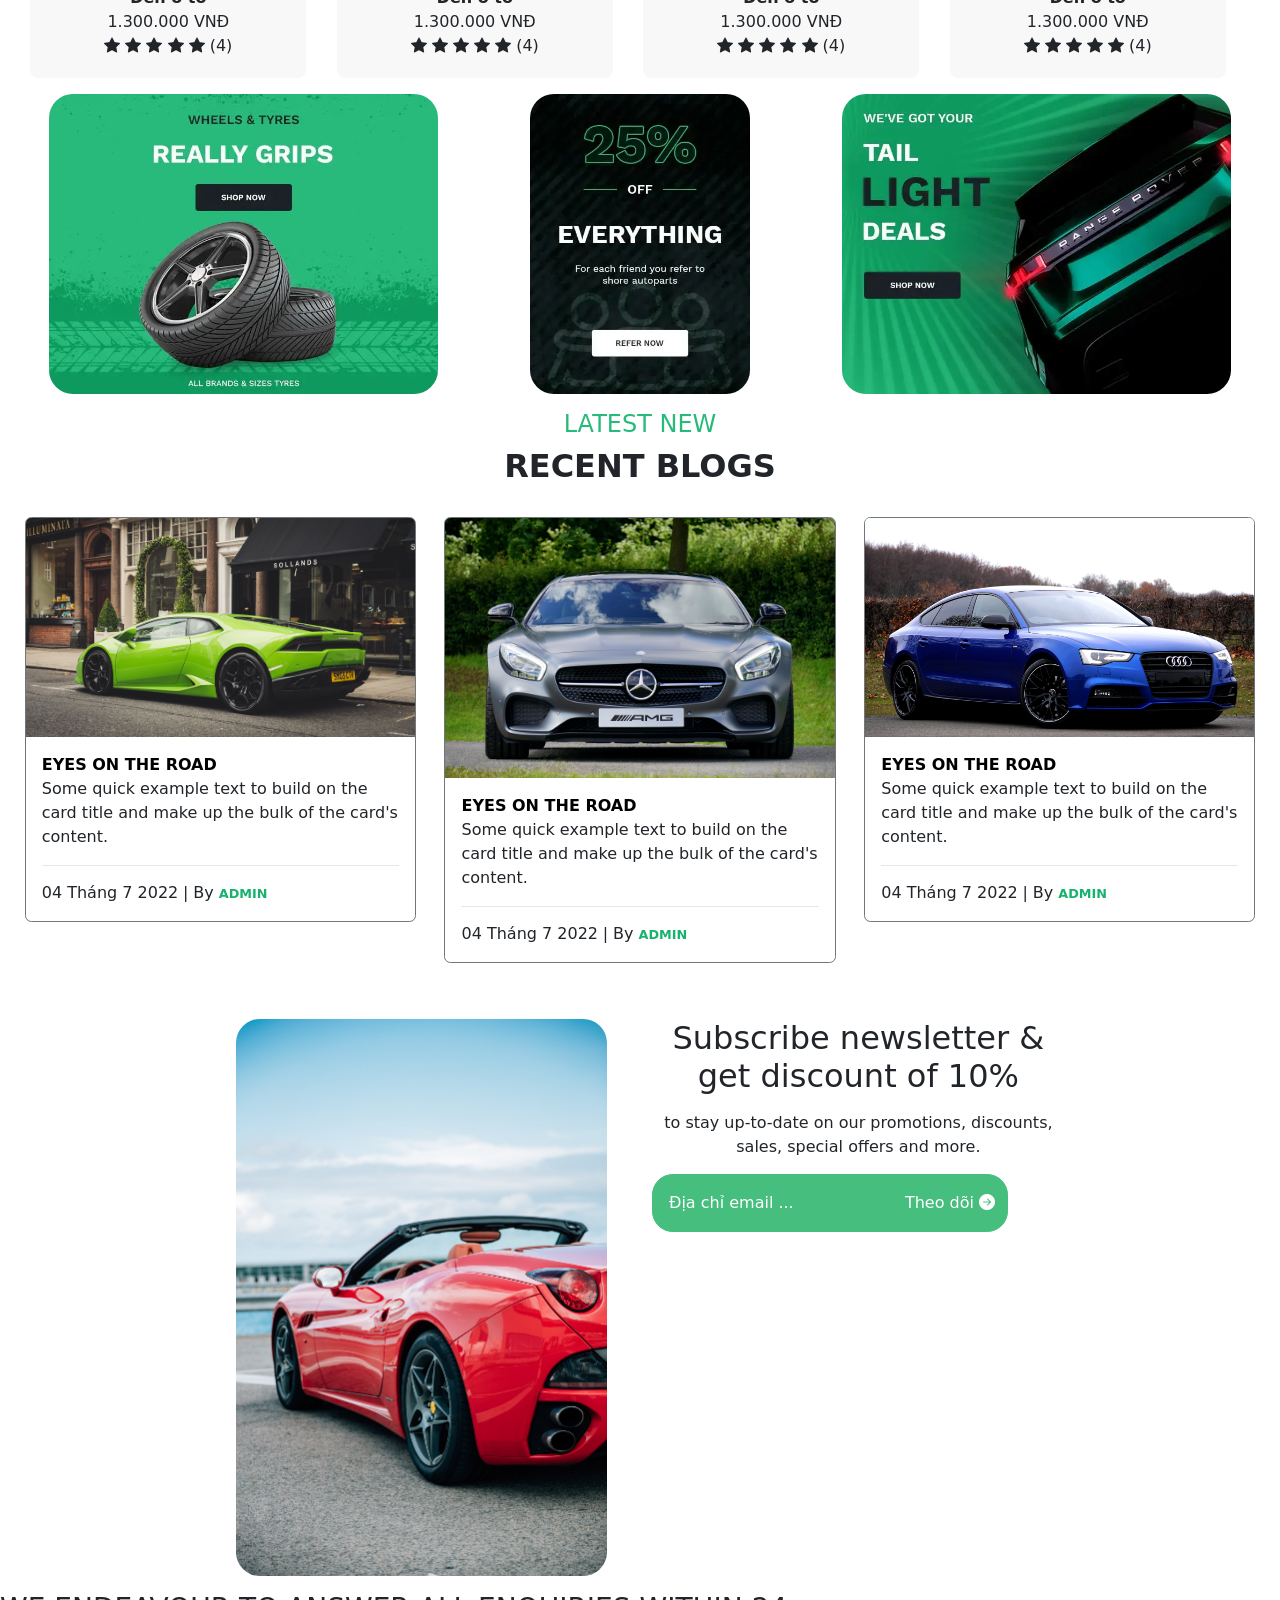
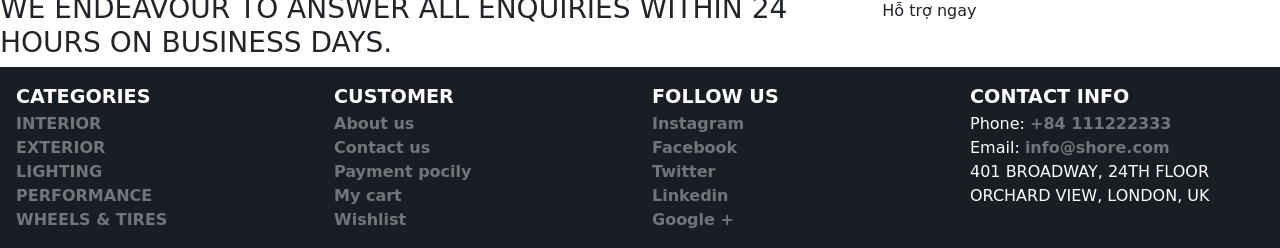
==== commit 867d61d6: "updtae" ====
--- a/index.html
+++ b/index.html
@@ -712,10 +712,10 @@
         <!-- subscribe -->
         <div class="subscrible p-3">
             <div class="d-flex row test">
-                <div class="col-sm-12 col-md-6">
+                <div class="col-sm-12 col-md-6 thumb-img">
                     <img src="images/sub.jpg" alt="">
                 </div>
-                <div class="col-sm-12 col-md-6">
+                <div class="sub-content col-sm-12 col-md-6">
                     <h2>
                         Subscribe newsletter & get discount of 10%
                     </h2>
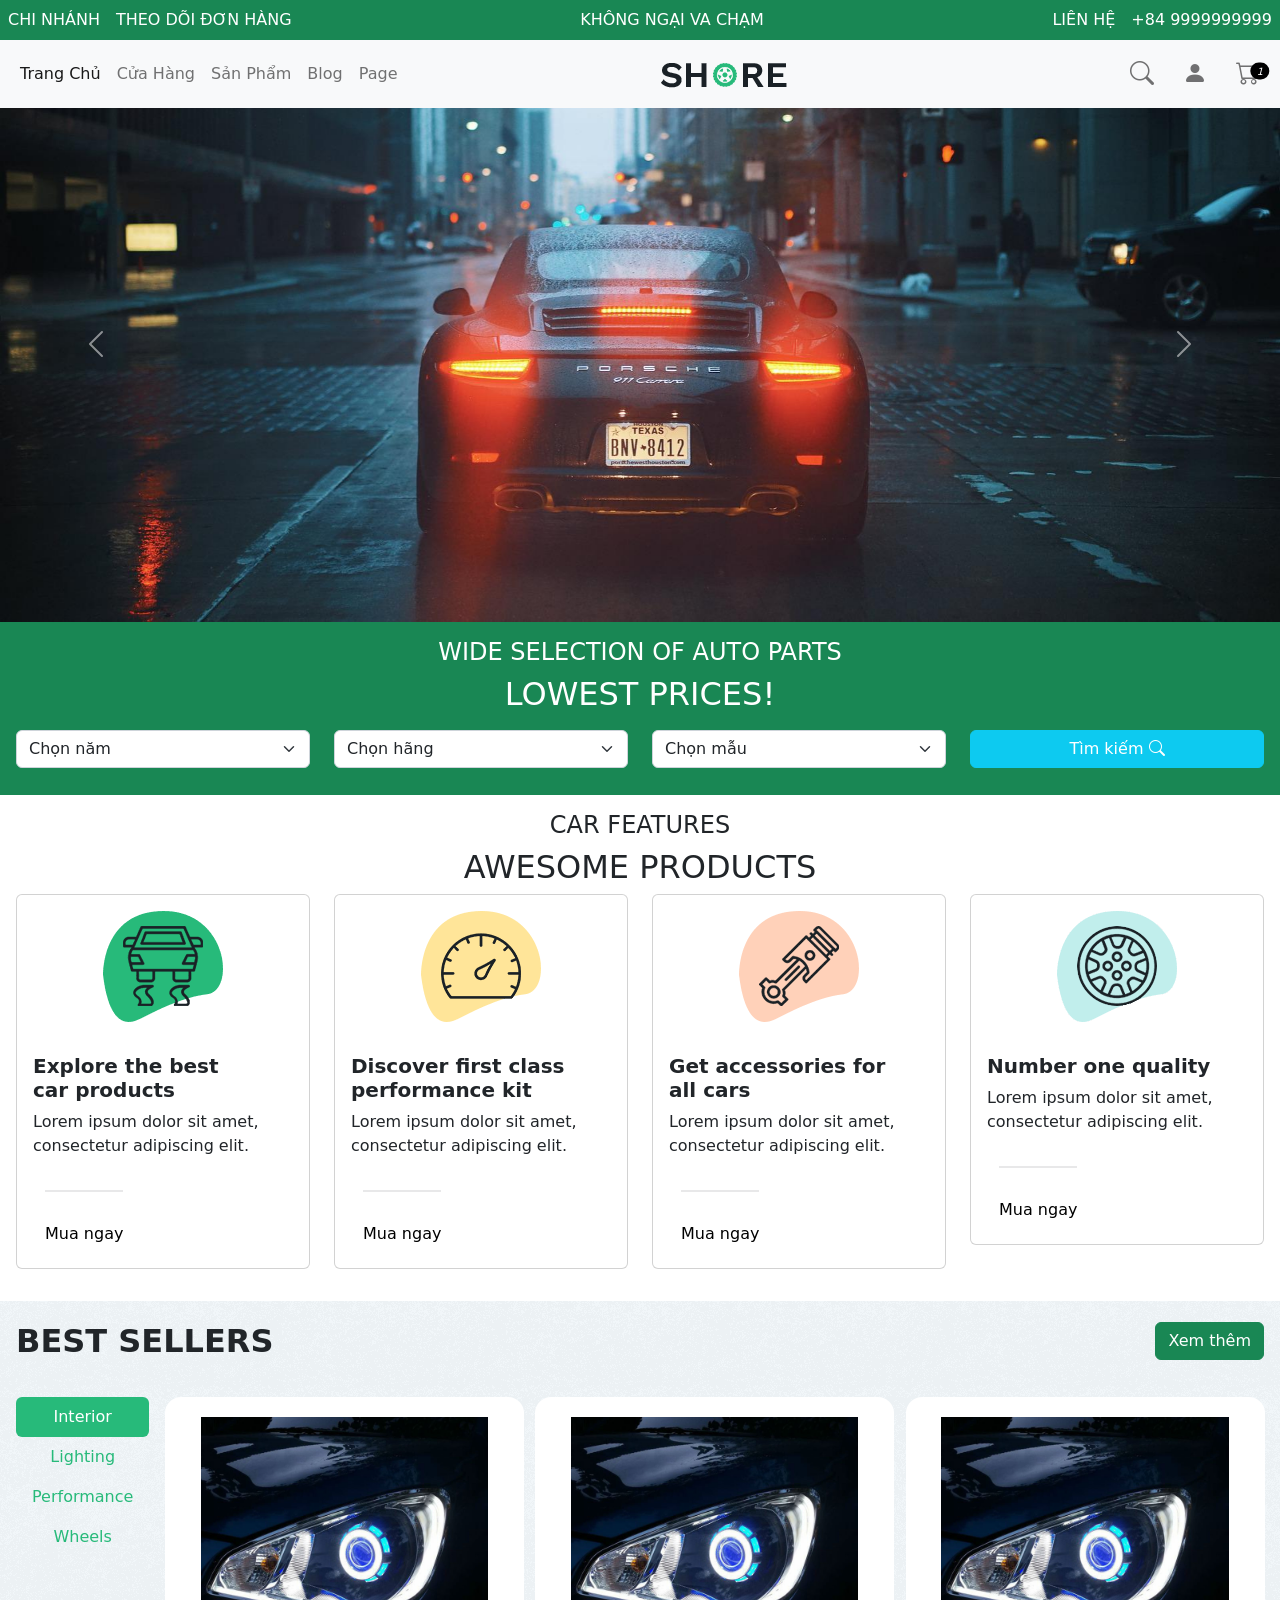
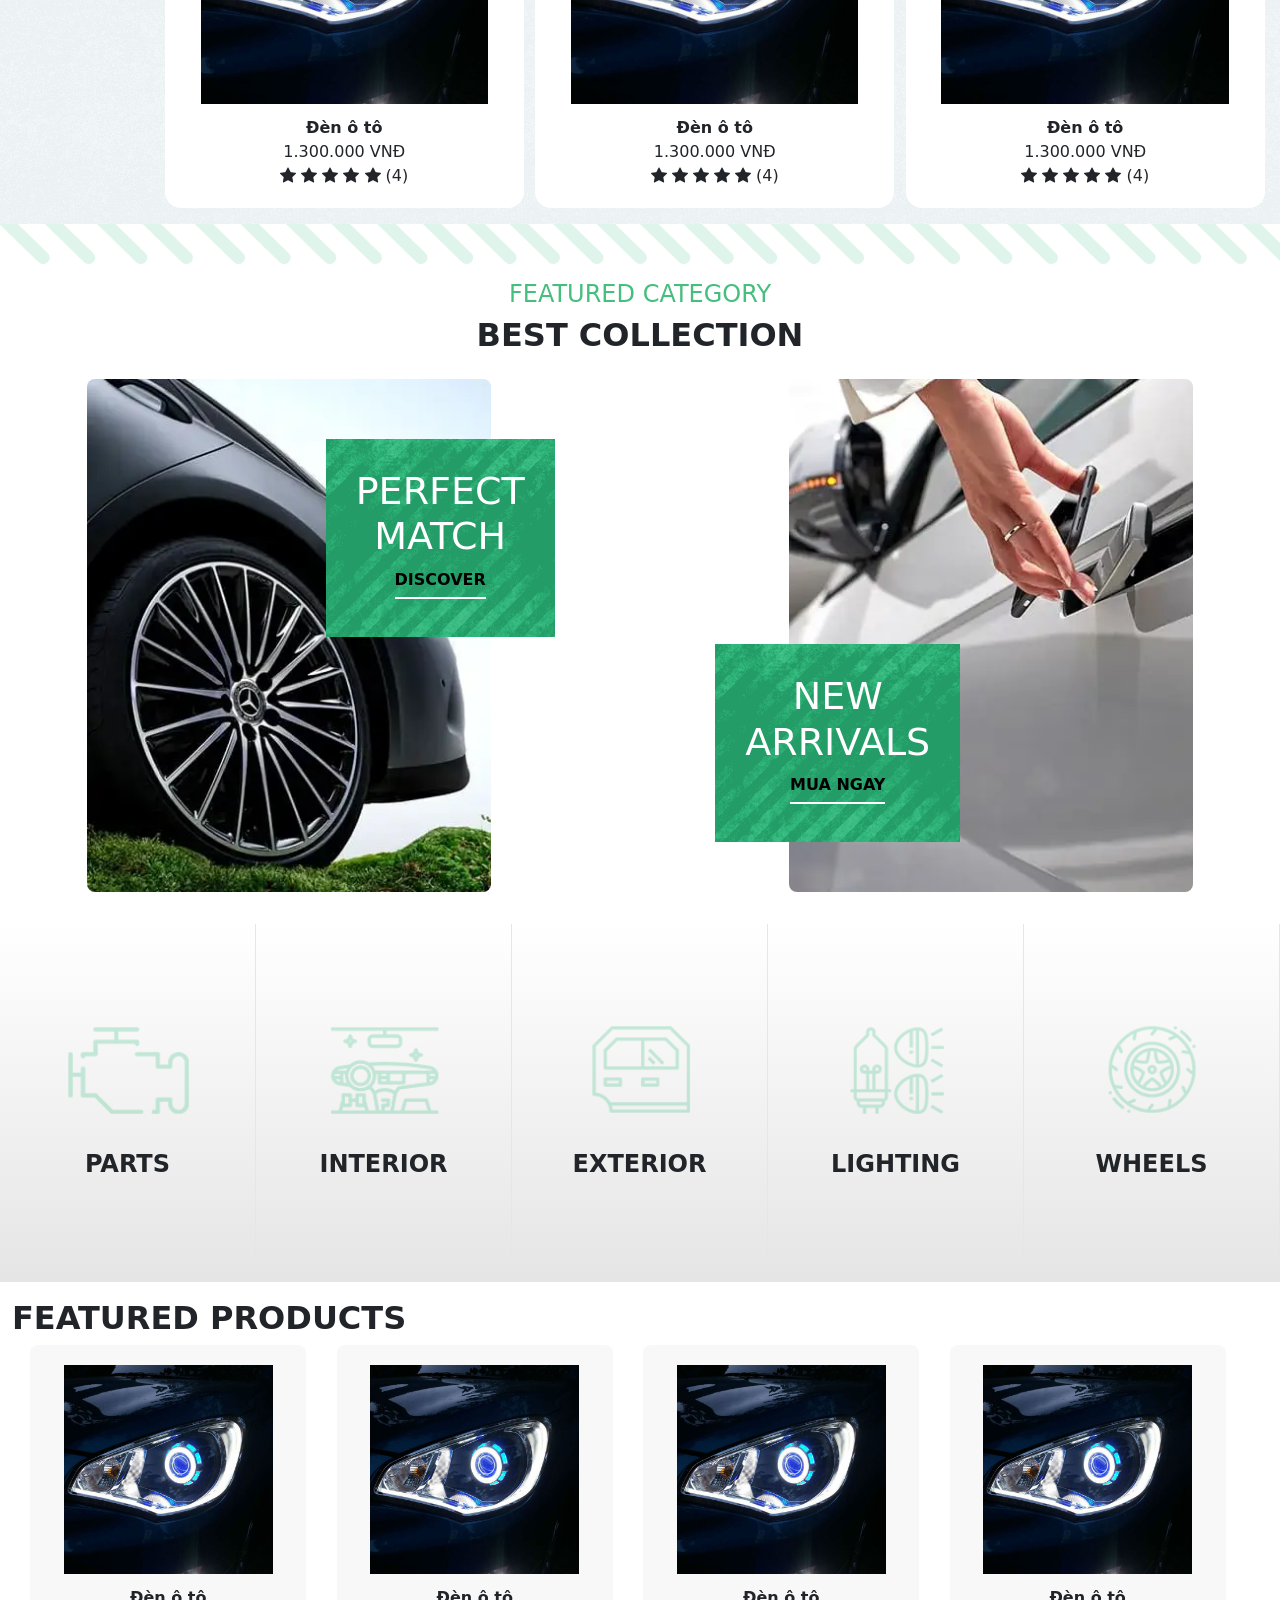
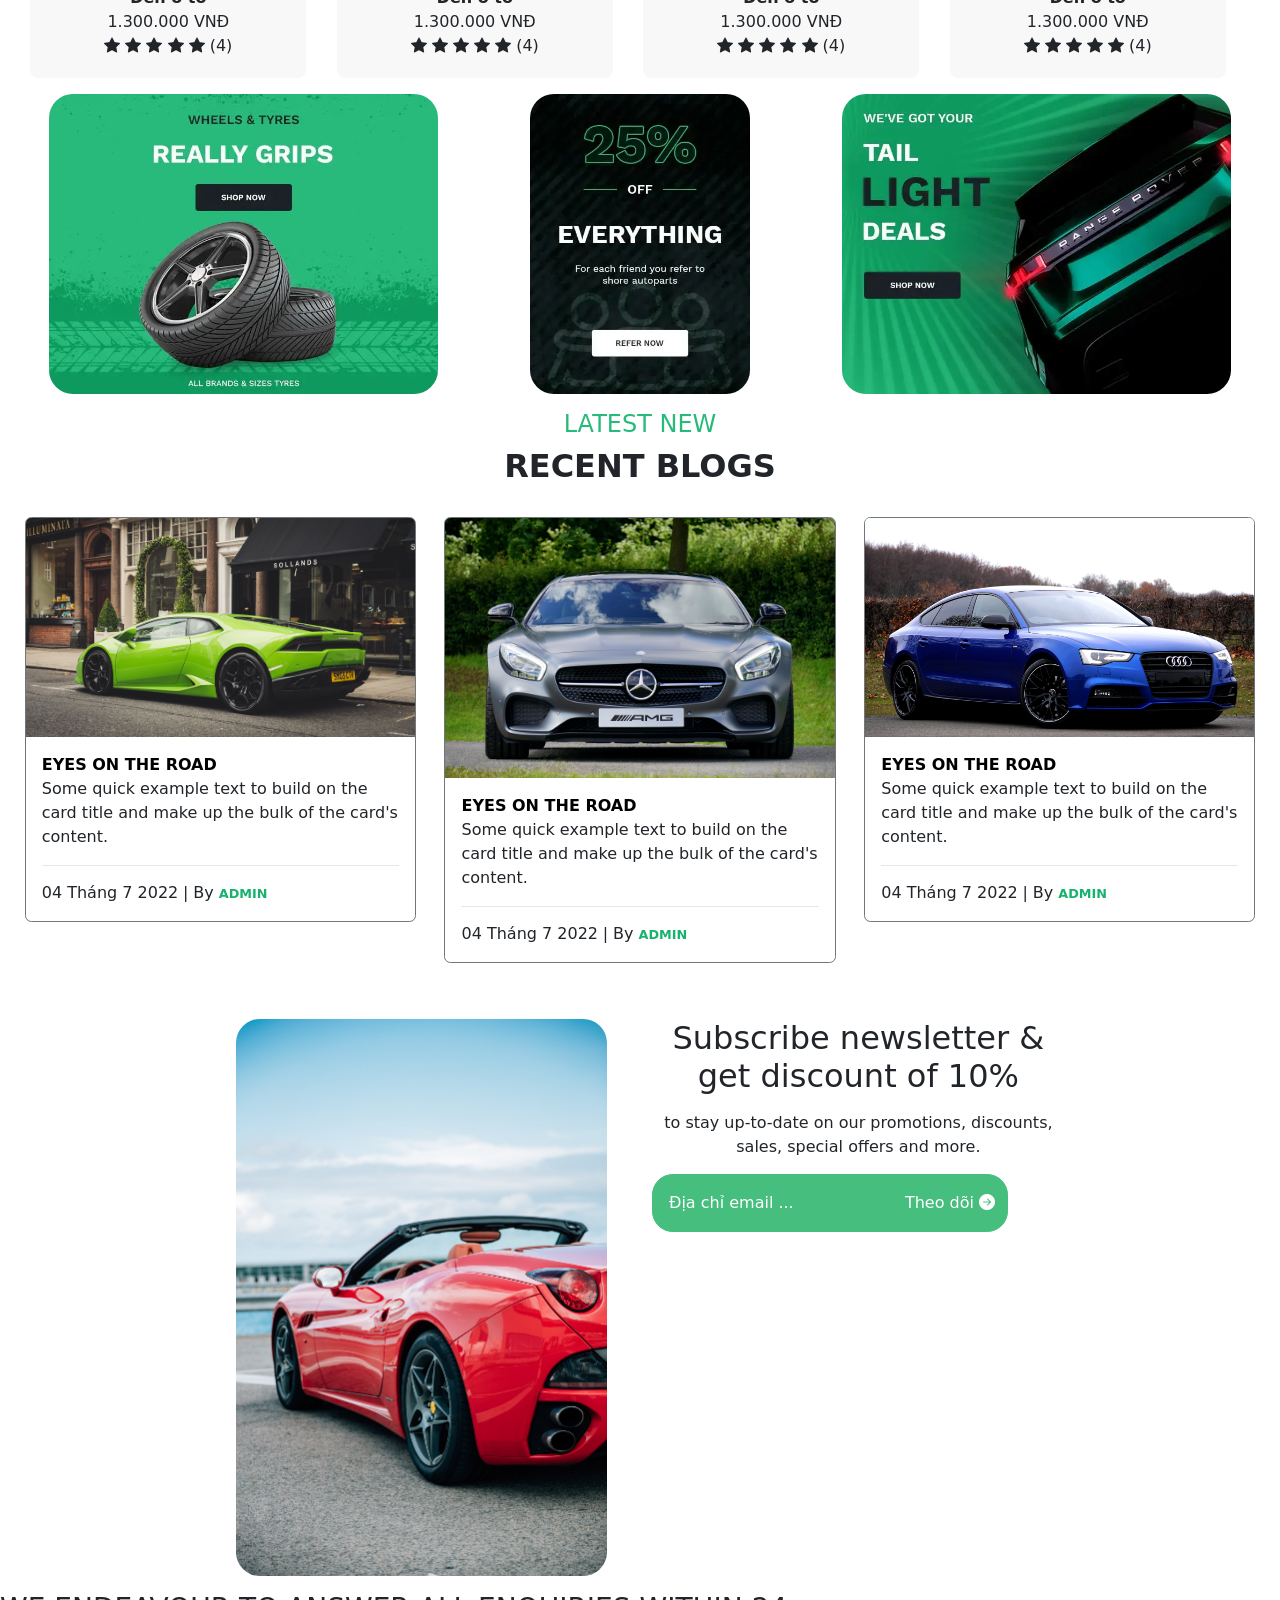
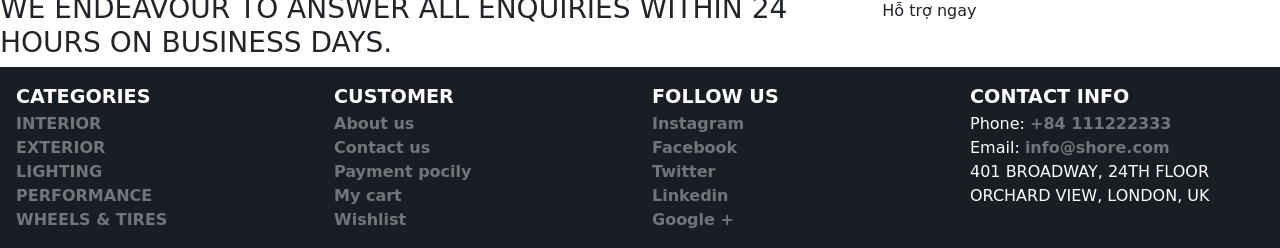
==== commit 07618347: "update" ====
--- a/index.html
+++ b/index.html
@@ -23,7 +23,7 @@
                     <div>Chi nhánh</div>
                     <div>Theo dõi đơn hàng</div>
                 </div>
-                <div>miễn phí giao hàng</div>
+                <div>không ngại va chạm</div>
                 <div class="d-flex gap-3">
                     <div>Liên hệ</div>
                     +84 9999999999
@@ -66,12 +66,19 @@
                 <div class="navbar-right">
                     <ul class="d-flex navbar-nav me-auto mb-lg-0">
                         <li class="nav-item">
-                            <a class="nav-link fs-4" href="#"><i class="bi bi-search"></i></a>
+                            <a class="nav-link fs-4" href="#">
+                                <i class="bi bi-search"></i>
+                            </a>
                         </li>
                         <li class="nav-item d-none d-md-block">
-                            <a class="nav-link fs-4" href="#"><i class="bi bi-person"></i></a>
-                        </li>
-                        <li class="nav-item d-none d-md-block">
+                            <a tabindex="0" class="nav-link fs-4" href="#" data-bs-toggle="popover"
+                                data-bs-trigger="focus" title="Popover title"
+                                data-bs-content="Here's some amazing content.">
+                                <i class="bi bi-person-fill"></i>
+                            </a>
+                        </li>
+                        <!-- Yêu thích -->
+                        <!-- <li class="nav-item d-none d-md-block">
                             <a class="nav-link fs-4" href="#">
                                 <i class="bi bi-suit-heart position-relative">
                                     <span
@@ -81,9 +88,11 @@
                                     </span>
                                 </i>
                             </a>
-                        </li>
-                        <li class="nav-item">
-                            <a class="nav-link fs-4" href="#">
+                        </li> -->
+                        <li class="nav-item">
+                            <a tabindex="0" class="nav-link fs-4" href="#" data-bs-toggle="popover"
+                                data-bs-trigger="focus" title="Popover title"
+                                data-bs-content="Here's some amazing content.">
                                 <i class="bi bi-cart position-relative">
                                     <span
                                         class="position-absolute bottom-0 start-100 translate-middle badge rounded-pill bg-black fw-normal"
@@ -112,6 +121,19 @@
                         </li>
                         <li class="nav-item">
                             <a class="nav-link" href="#">Page</a>
+                        </li>
+                        <li class="nav-item muti-nav">
+                            <div class="box-1">
+                                <a class="nav-link" href="#">
+                                    <i class="bi bi-person-fill"></i> Đăng Nhập
+                                </a>
+                            </div>
+                            |
+                            <div class="box-2">
+                                <a class="nav-link" href="#">
+                                    <i class="bi bi-shield-lock-fill"></i> Đăng Ký
+                                </a>
+                            </div>
                         </li>
                     </ul>
                 </div>
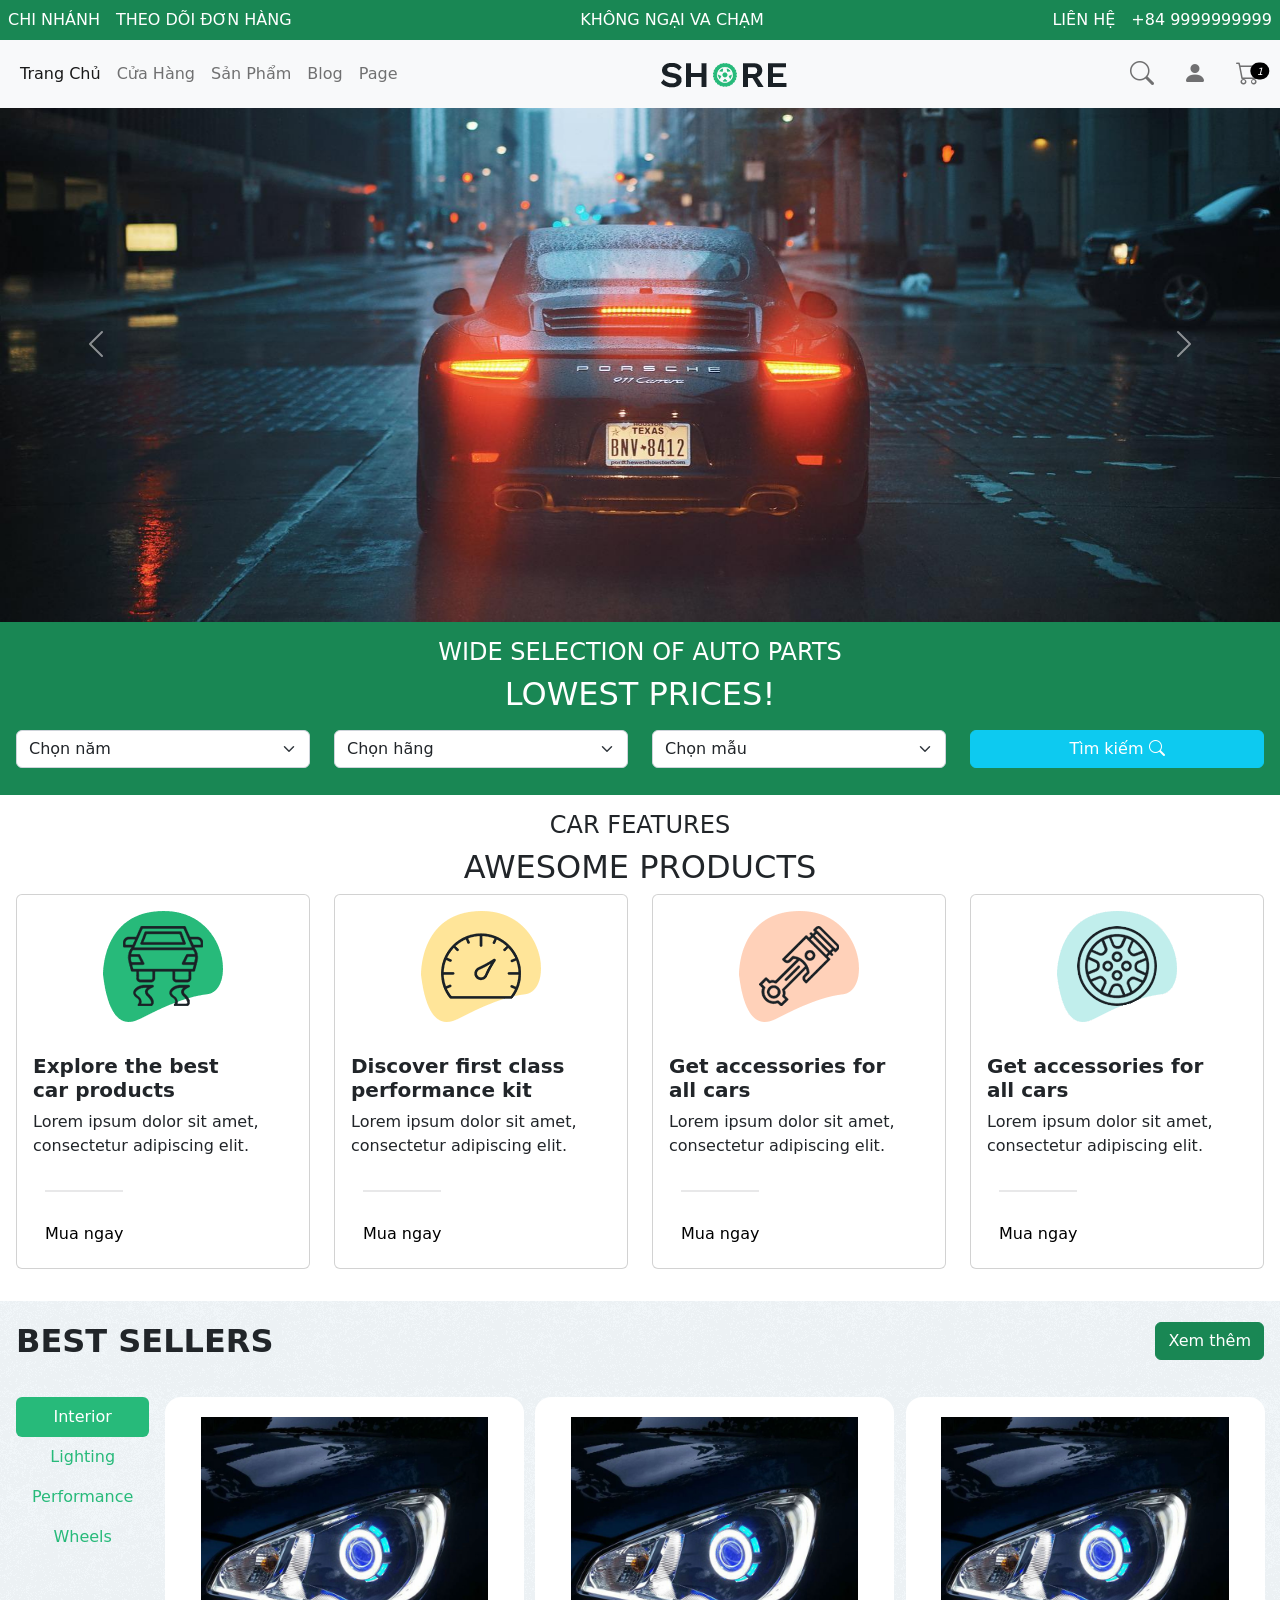
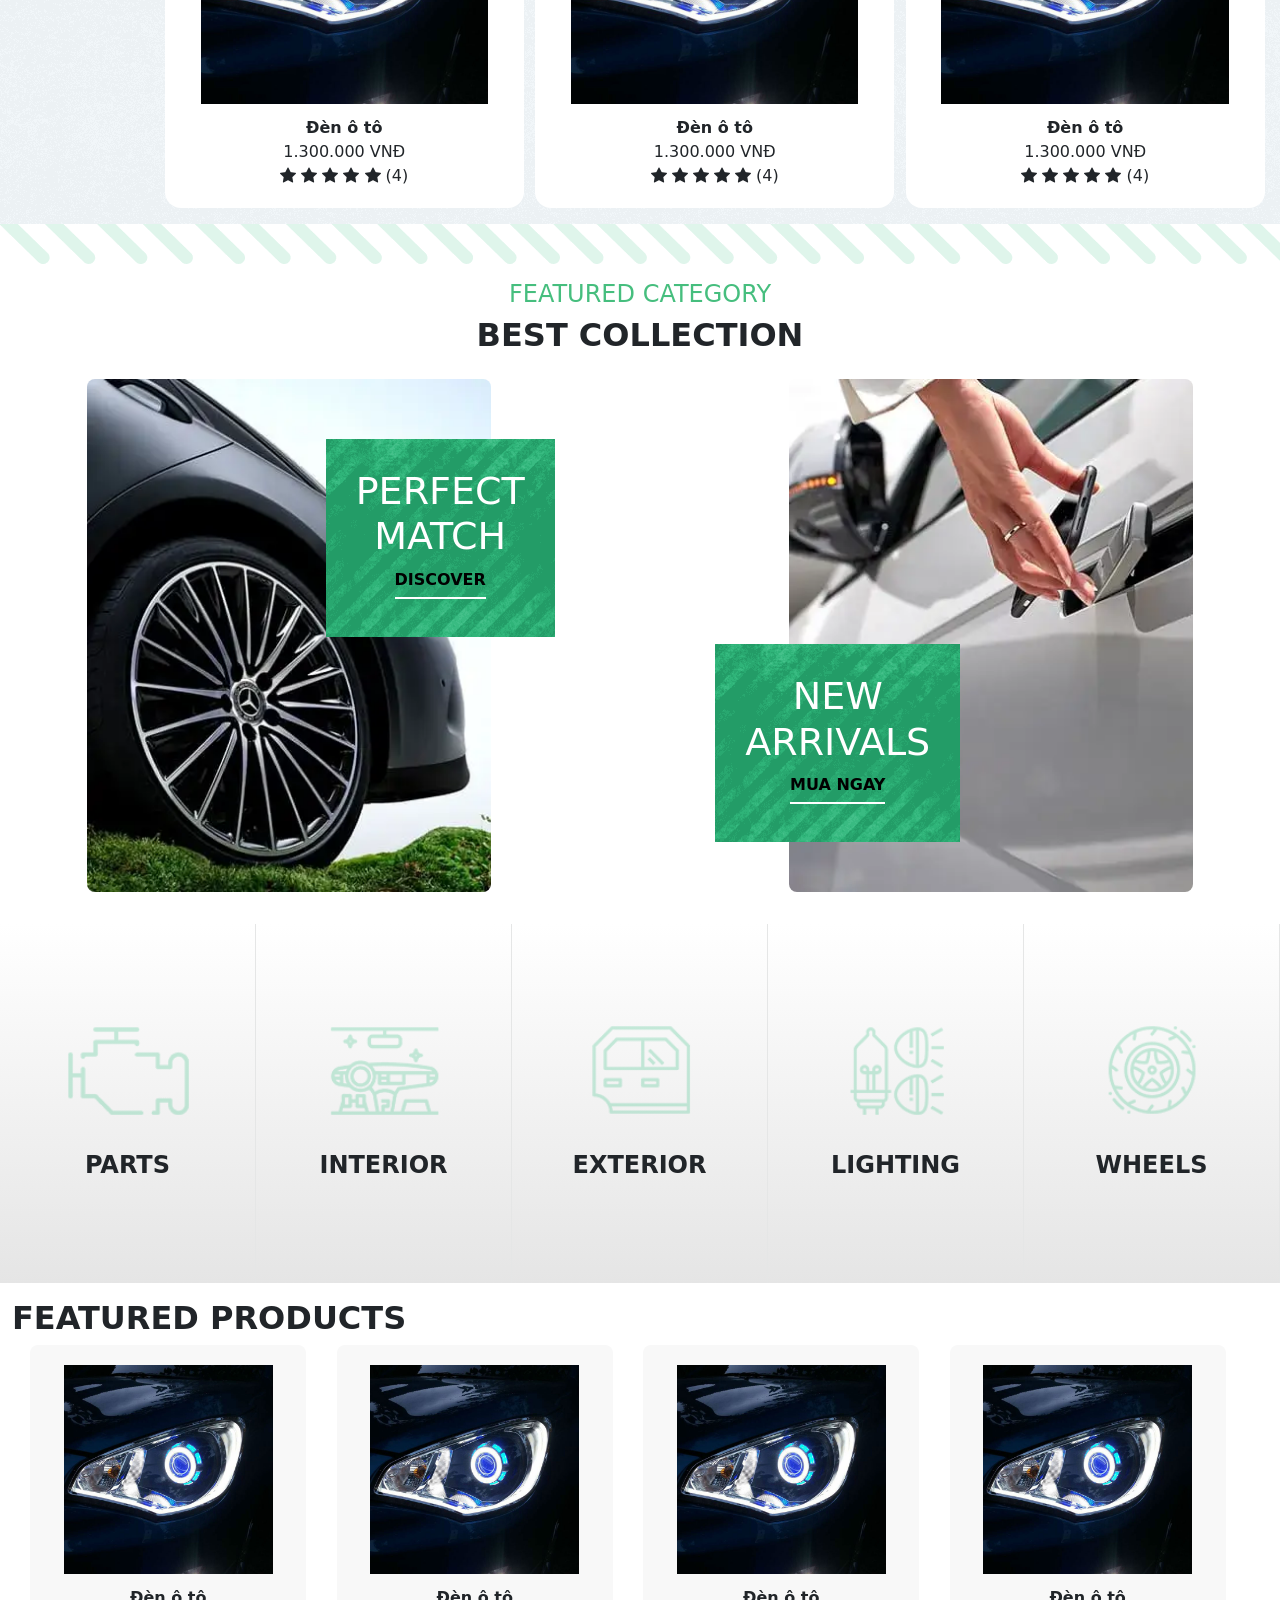
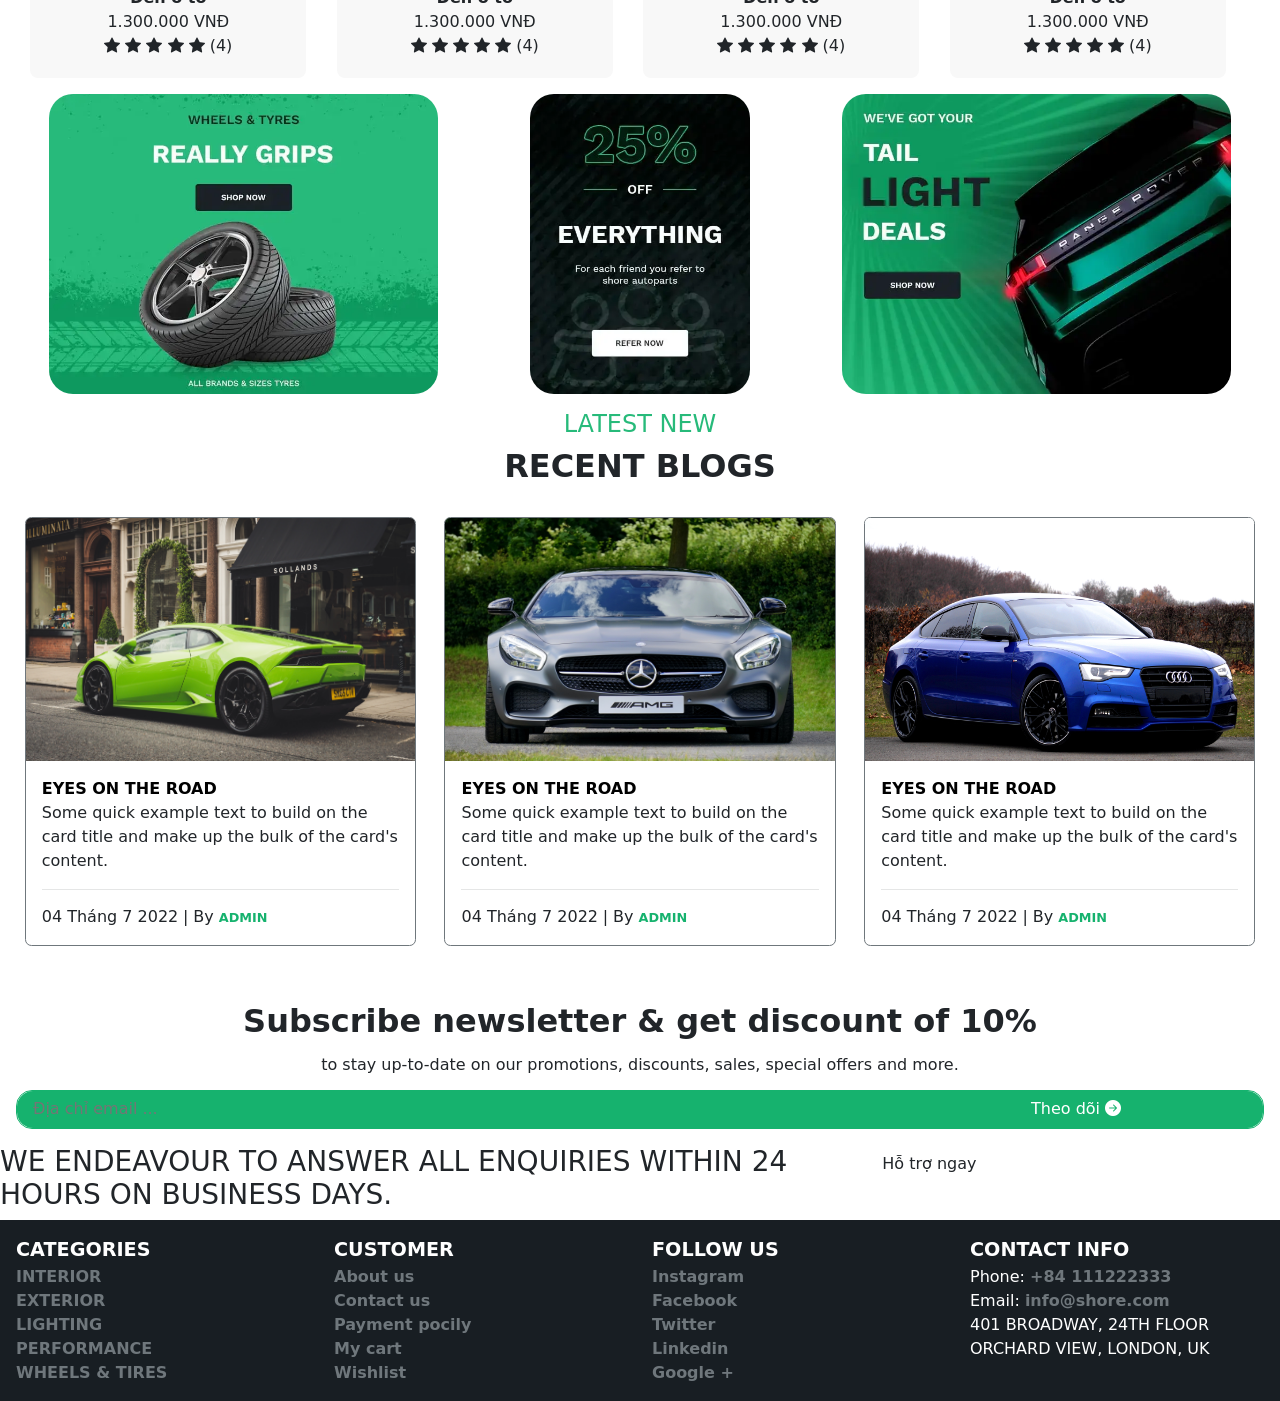
==== commit bdca176d: "update" ====
--- a/index.html
+++ b/index.html
@@ -72,7 +72,7 @@
                         </li>
                         <li class="nav-item d-none d-md-block">
                             <a tabindex="0" class="nav-link fs-4" href="#" data-bs-toggle="popover"
-                                data-bs-trigger="focus" title="Popover title"
+                                data-bs-placement="top" data-bs-trigger="focus" title="Popover title"
                                 data-bs-content="Here's some amazing content.">
                                 <i class="bi bi-person-fill"></i>
                             </a>
@@ -91,7 +91,7 @@
                         </li> -->
                         <li class="nav-item">
                             <a tabindex="0" class="nav-link fs-4" href="#" data-bs-toggle="popover"
-                                data-bs-trigger="focus" title="Popover title"
+                                data-bs-placement="right" data-bs-trigger="focus" title="Popover title"
                                 data-bs-content="Here's some amazing content.">
                                 <i class="bi bi-cart position-relative">
                                     <span
@@ -248,7 +248,7 @@
                     <div class="card text-start">
                         <img class="p-3 mx-auto" src="images/wheel-icon.png" alt="...">
                         <div class="card-body">
-                            <h5 class="card-title">Number one quality</h5>
+                            <h5 class="card-title">Get accessories for <br> all cars</h5>
                             <p class="card-text">
                                 Lorem ipsum dolor sit amet, consectetur adipiscing elit.
                             </p>
@@ -655,7 +655,9 @@
             <div class="blog-post d-flex row p-3">
                 <div class="card col-sm-6 col-md-4 col-lg-4">
                     <div class="content-post">
-                        <img src="images/blog-1.jpg" class="card-img-top" alt="...">
+                        <div class="test-img-1">
+                            <img src="images/blog-1.jpg" class="card-img-top img-fluid" alt="...">
+                        </div>
                         <div class="card-body">
                             <div class="car-body-title">
                                 <a class="text-test" href="#">Eyes on the road</a>
@@ -680,7 +682,9 @@
                 </div>
                 <div class="card col-12 col-sm-6 col-md-4 col-lg-4">
                     <div class="content-post">
-                        <img src="images/blog-2.jpg" class="card-img-top" alt="...">
+                        <div class="test-img-1">
+                            <img src="images/blog-2.jpg" class="card-img-top img-fluid" alt="...">
+                        </div>
                         <div class="card-body">
                             <div class="car-body-title">
                                 <a href="#">Eyes on the road</a>
@@ -705,7 +709,9 @@
                 </div>
                 <div class="card col-sm-6 col-md-4 col-lg-4">
                     <div class="content-post">
-                        <img src="images/blog-3.jpg" class="card-img-top" alt="...">
+                        <div class="test-img-1">
+                            <img src="images/blog-3.jpg" class="card-img-top img-fluid" alt="...">
+                        </div>
                         <div class="card-body">
                             <div class="car-body-title">
                                 <a href="#">Eyes on the road</a>
@@ -733,7 +739,7 @@
 
         <!-- subscribe -->
         <div class="subscrible p-3">
-            <div class="d-flex row test">
+            <div class="d-flex row sub-content-g">
                 <div class="col-sm-12 col-md-6 thumb-img">
                     <img src="images/sub.jpg" alt="">
                 </div>
@@ -744,9 +750,13 @@
                     <span>
                         to stay up-to-date on our promotions, discounts, sales, special offers and more.
                     </span>
-                    <div class="btn-k">
-                        <input type="email" placeholder="Địa chỉ email ...">
-                        <button class="btn">Theo dõi <i class="bi bi-arrow-right-circle-fill"></i></button>
+                    <div class="btn-content">
+                        <div class="input-email">
+                            <input type="email" placeholder="Địa chỉ email ...">
+                        </div>
+                        <div class="input-button">
+                            <button class="btn">Theo dõi <i class="bi bi-arrow-right-circle-fill"></i></button>
+                        </div>
                     </div>
                 </div>
             </div>
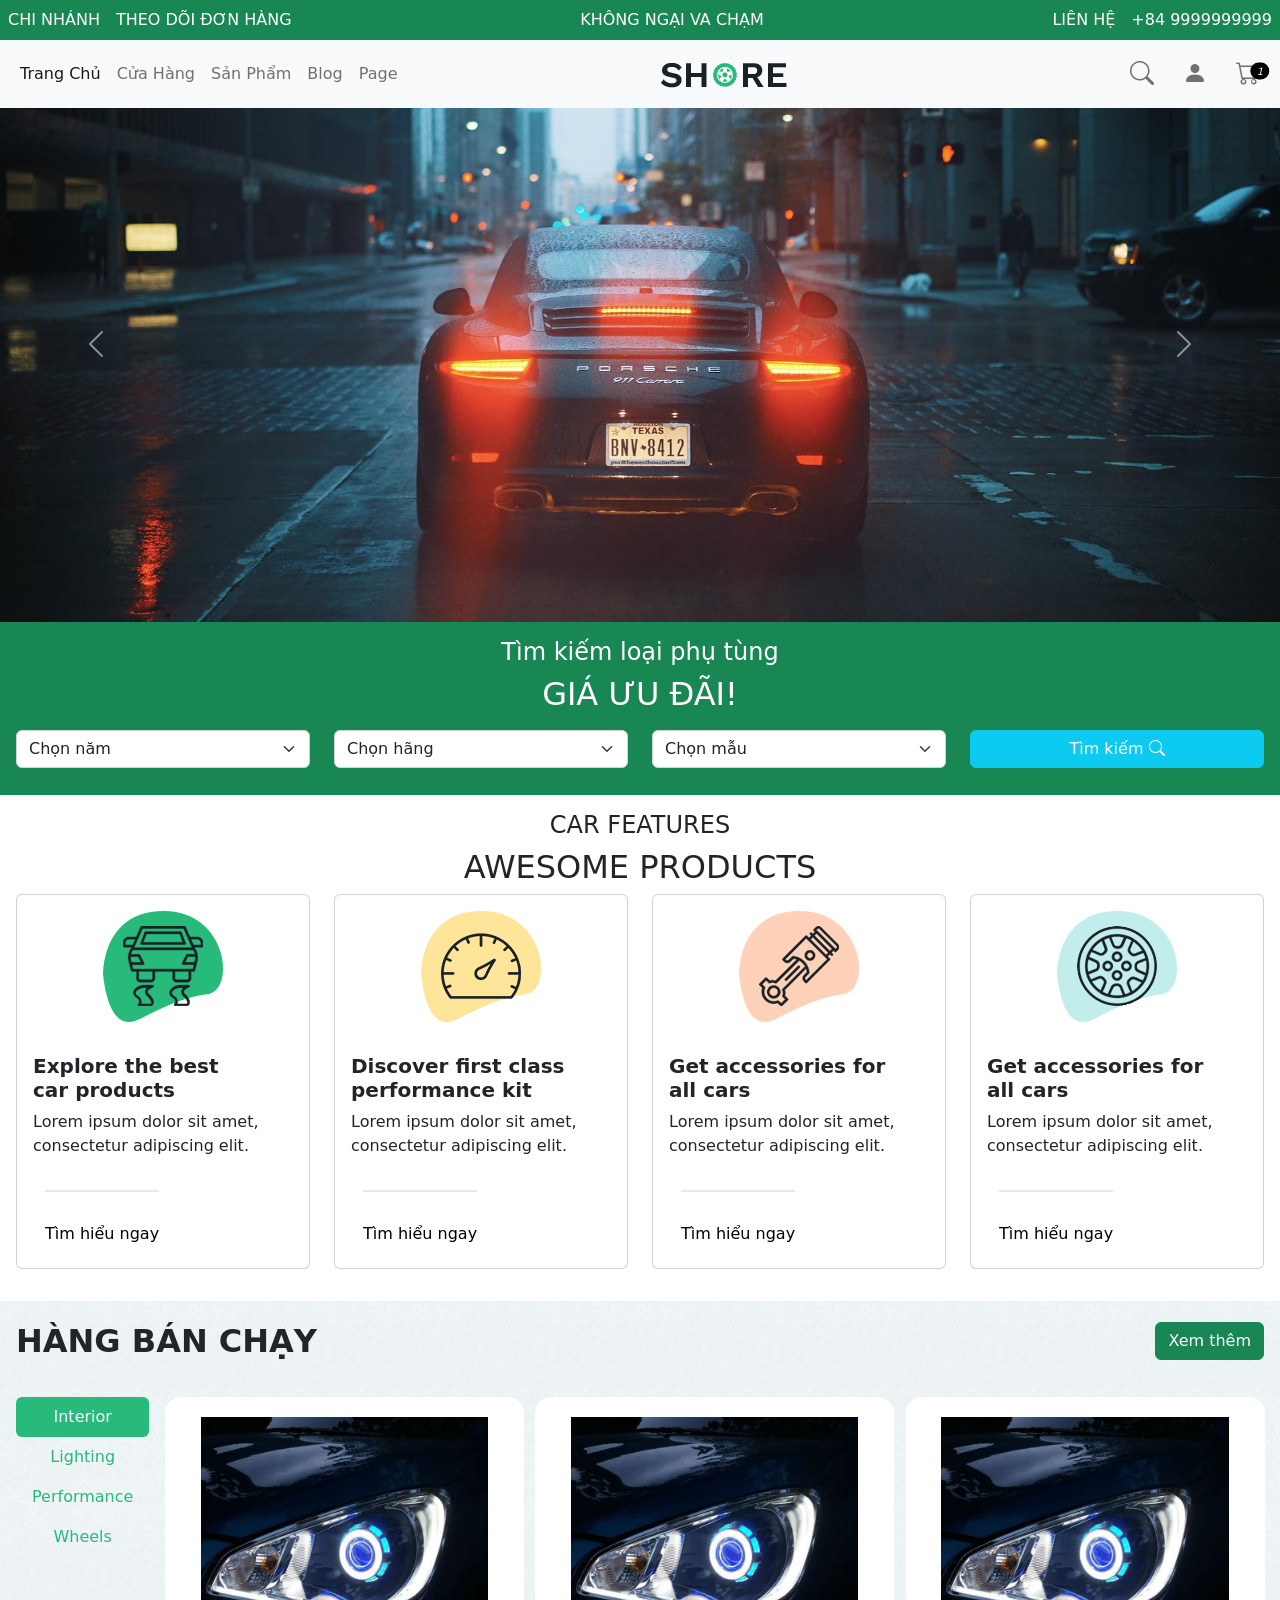
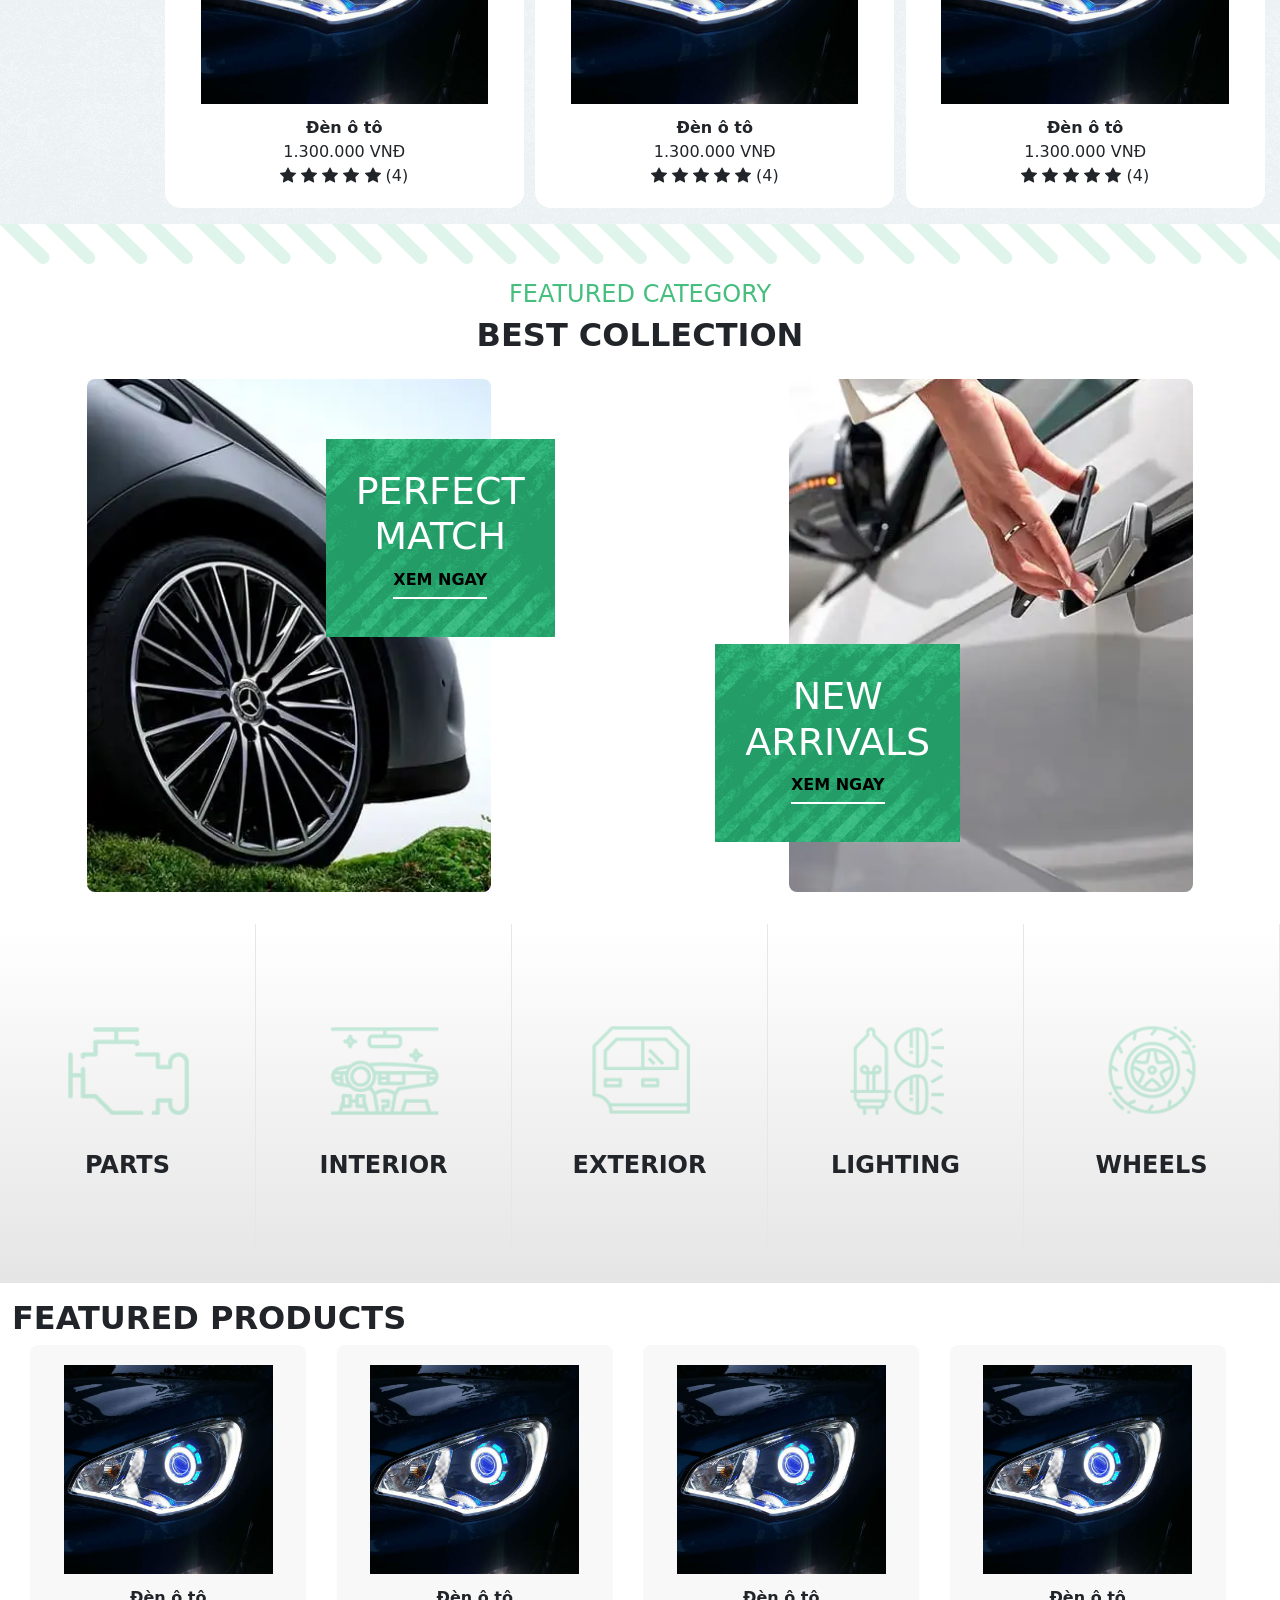
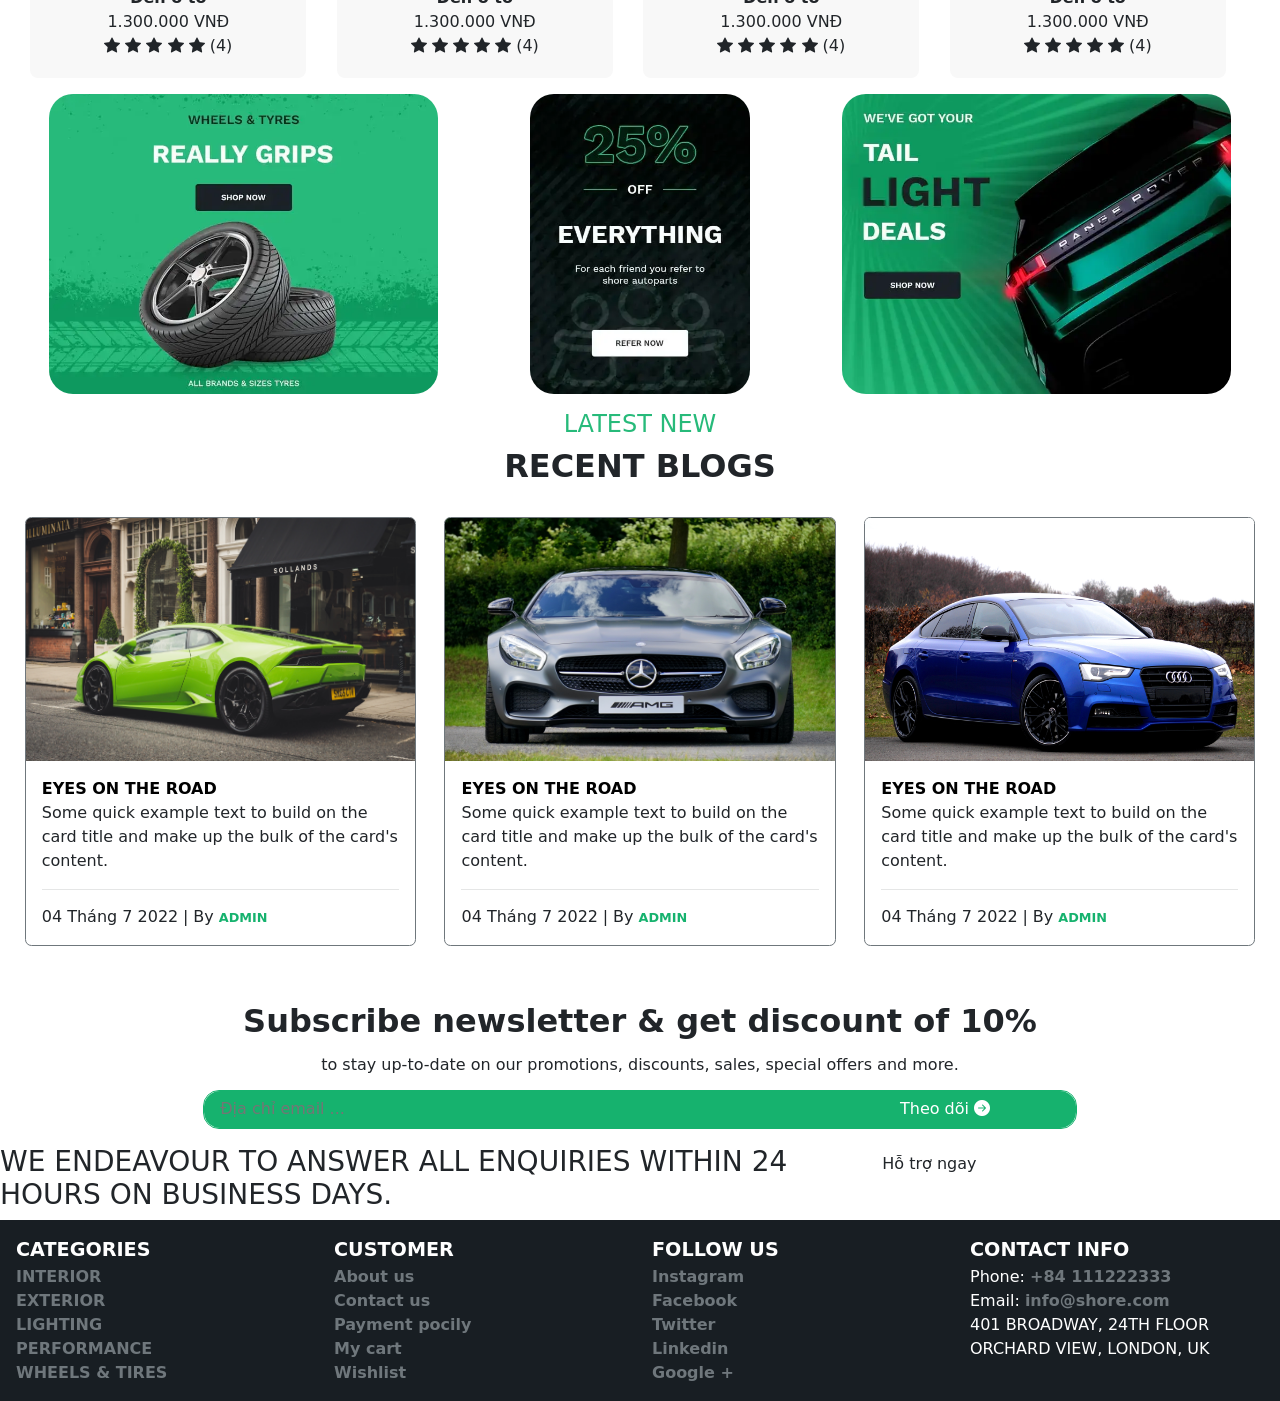
==== commit f8138ec4: "up" ====
--- a/index.html
+++ b/index.html
@@ -33,9 +33,7 @@
         <!-- Navbar -->
         <nav class="navbar navbar-expand-md bg-light">
             <div class="container-fluid">
-                <button class="navbar-toggler" type="button" data-bs-toggle="collapse"
-                    data-bs-target="#navbarSupportedContent" aria-controls="navbarSupportedContent"
-                    aria-expanded="false" aria-label="Toggle navigation">
+                <button class="navbar-toggler" type="button" data-bs-toggle="collapse" data-bs-target="#navbarSupportedContent" aria-controls="navbarSupportedContent" aria-expanded="false" aria-label="Toggle navigation">
                     <span class="navbar-toggler-icon"></span>
                 </button>
                 <!-- test -->
@@ -71,9 +69,7 @@
                             </a>
                         </li>
                         <li class="nav-item d-none d-md-block">
-                            <a tabindex="0" class="nav-link fs-4" href="#" data-bs-toggle="popover"
-                                data-bs-placement="top" data-bs-trigger="focus" title="Popover title"
-                                data-bs-content="Here's some amazing content.">
+                            <a tabindex="0" class="nav-link fs-4" href="#" data-bs-toggle="popover" data-bs-placement="top" data-bs-trigger="focus" title="Popover title" data-bs-content="Here's some amazing content.">
                                 <i class="bi bi-person-fill"></i>
                             </a>
                         </li>
@@ -90,9 +86,7 @@
                             </a>
                         </li> -->
                         <li class="nav-item">
-                            <a tabindex="0" class="nav-link fs-4" href="#" data-bs-toggle="popover"
-                                data-bs-placement="right" data-bs-trigger="focus" title="Popover title"
-                                data-bs-content="Here's some amazing content.">
+                            <a tabindex="0" class="nav-link fs-4" href="#" data-bs-toggle="popover" data-bs-placement="right" data-bs-trigger="focus" title="Popover title" data-bs-content="Here's some amazing content.">
                                 <i class="bi bi-cart position-relative">
                                     <span
                                         class="position-absolute bottom-0 start-100 translate-middle badge rounded-pill bg-black fw-normal"
@@ -153,13 +147,11 @@
                     <img src="images/car_2.jpg" class="d-block w-100" alt="...">
                 </div>
             </div>
-            <button class="carousel-control-prev" type="button" data-bs-target="#carouselExampleFade"
-                data-bs-slide="prev">
+            <button class="carousel-control-prev" type="button" data-bs-target="#carouselExampleFade" data-bs-slide="prev">
                 <span class="carousel-control-prev-icon" aria-hidden="true"></span>
                 <span class="visually-hidden">Trước</span>
             </button>
-            <button class="carousel-control-next" type="button" data-bs-target="#carouselExampleFade"
-                data-bs-slide="next">
+            <button class="carousel-control-next" type="button" data-bs-target="#carouselExampleFade" data-bs-slide="next">
                 <span class="carousel-control-next-icon" aria-hidden="true"></span>
                 <span class="visually-hidden">Sau</span>
             </button>
@@ -168,8 +160,8 @@
         <!-- Tìm mẫu xe - Search -->
         <div class="search w-100 p-3 bg-success">
             <div class="text-center text-white mb-3">
-                <h4 class="fs-4">WIDE SELECTION OF AUTO PARTS</h4>
-                <h2 class="fs-2">LOWEST PRICES!</h2>
+                <h4 class="fs-4">Tìm kiếm loại phụ tùng</h4>
+                <h2 class="fs-2">GIÁ ƯU ĐÃI!</h2>
             </div>
             <div class="row">
                 <div class="col-sm-6 col-md-3 box">
@@ -216,7 +208,7 @@
                             <p class="card-text">
                                 Lorem ipsum dolor sit amet, consectetur adipiscing elit.
                             </p>
-                            <a href="#" class="btn btn-primary">Mua ngay</a>
+                            <a href="#" class="btn btn-primary">Tìm hiểu ngay</a>
                         </div>
                     </div>
                 </div>
@@ -228,7 +220,7 @@
                             <p class="card-text">
                                 Lorem ipsum dolor sit amet, consectetur adipiscing elit.
                             </p>
-                            <a href="#" class="btn btn-primary">Mua ngay</a>
+                            <a href="#" class="btn btn-primary">Tìm hiểu ngay</a>
                         </div>
                     </div>
                 </div>
@@ -240,7 +232,7 @@
                             <p class="card-text">
                                 Lorem ipsum dolor sit amet, consectetur adipiscing elit.
                             </p>
-                            <a href="#" class="btn btn-primary">Mua ngay</a>
+                            <a href="#" class="btn btn-primary">Tìm hiểu ngay</a>
                         </div>
                     </div>
                 </div>
@@ -252,7 +244,7 @@
                             <p class="card-text">
                                 Lorem ipsum dolor sit amet, consectetur adipiscing elit.
                             </p>
-                            <a href="#" class="btn btn-primary">Mua ngay</a>
+                            <a href="#" class="btn btn-primary">Tìm hiểu ngay</a>
                         </div>
                     </div>
                 </div>
@@ -263,7 +255,7 @@
         <div class="best-sellers">
             <div class="d-flex align-items-center p-3 best-sellers-k">
                 <div class="margin-k">
-                    <span class="text-uppercase fw-bold fs-2">Best Sellers</span>
+                    <span class="text-uppercase fw-bold fs-2">Hàng bán chạy</span>
                 </div>
                 <div>
                     <a href="#" class="btn btn-success">Xem thêm</a>
@@ -271,24 +263,14 @@
             </div>
             <!-- Tabs menu -->
             <div class="d-flex align-items-start p-3 tabs-k">
-                <div class="nav flex-column nav-pills nav-pills-k me-3" id="v-pills-tab" role="tablist"
-                    aria-orientation="vertical">
-                    <button class="nav-link active" id="v-pills-home-tab" data-bs-toggle="pill"
-                        data-bs-target="#v-pills-home" type="button" role="tab" aria-controls="v-pills-home"
-                        aria-selected="true">Interior</button>
-                    <button class="nav-link" id="v-pills-profile-tab" data-bs-toggle="pill"
-                        data-bs-target="#v-pills-profile" type="button" role="tab" aria-controls="v-pills-profile"
-                        aria-selected="false">Lighting</button>
-                    <button class="nav-link" id="v-pills-messages-tab" data-bs-toggle="pill"
-                        data-bs-target="#v-pills-messages" type="button" role="tab" aria-controls="v-pills-messages"
-                        aria-selected="false">Performance</button>
-                    <button class="nav-link" id="v-pills-settings-tab" data-bs-toggle="pill"
-                        data-bs-target="#v-pills-settings" type="button" role="tab" aria-controls="v-pills-settings"
-                        aria-selected="false">Wheels</button>
+                <div class="nav flex-column nav-pills nav-pills-k me-3" id="v-pills-tab" role="tablist" aria-orientation="vertical">
+                    <button class="nav-link active" id="v-pills-home-tab" data-bs-toggle="pill" data-bs-target="#v-pills-home" type="button" role="tab" aria-controls="v-pills-home" aria-selected="true">Interior</button>
+                    <button class="nav-link" id="v-pills-profile-tab" data-bs-toggle="pill" data-bs-target="#v-pills-profile" type="button" role="tab" aria-controls="v-pills-profile" aria-selected="false">Lighting</button>
+                    <button class="nav-link" id="v-pills-messages-tab" data-bs-toggle="pill" data-bs-target="#v-pills-messages" type="button" role="tab" aria-controls="v-pills-messages" aria-selected="false">Performance</button>
+                    <button class="nav-link" id="v-pills-settings-tab" data-bs-toggle="pill" data-bs-target="#v-pills-settings" type="button" role="tab" aria-controls="v-pills-settings" aria-selected="false">Wheels</button>
                 </div>
                 <div class="tab-content" id="v-pills-tabContent">
-                    <div class="tab-pane fade show active" id="v-pills-home" role="tabpanel"
-                        aria-labelledby="v-pills-home-tab" tabindex="0">
+                    <div class="tab-pane fade show active" id="v-pills-home" role="tabpanel" aria-labelledby="v-pills-home-tab" tabindex="0">
                         <!-- Hiện ra 3 sản phẩm -->
                         <div class="row">
                             <div class="col-4 box-item">
@@ -307,44 +289,40 @@
                                     <i class="bi bi-star-fill"></i>
                                     <i class="bi bi-star-fill"></i>
                                     <i class="bi bi-star-fill"></i>
-                                    <i class="bi bi-star-fill"></i>
-                                    (4)
-                                </div>
-                            </div>
-                            <div class="col-4 box-item">
-                                <div class="thumnail-sp">
-                                    <img src="images/den-bi-xenon4.jpg" width="80%" alt="">
-                                </div>
-                                <div class="name-sp">Đèn ô tô</div>
-                                <div class="price-sp">1.300.000 VNĐ</div>
-                                <div class="start-sp">
-                                    <i class="bi bi-star-fill"></i>
-                                    <i class="bi bi-star-fill"></i>
-                                    <i class="bi bi-star-fill"></i>
-                                    <i class="bi bi-star-fill"></i>
-                                    <i class="bi bi-star-fill"></i>
-                                    (4)
-                                </div>
-                            </div>
-                            <div class="col-4 box-item">
-                                <div class="thumnail-sp">
-                                    <img src="images/den-bi-xenon4.jpg" width="80%" alt="">
-                                </div>
-                                <div class="name-sp">Đèn ô tô</div>
-                                <div class="price-sp">1.300.000 VNĐ</div>
-                                <div class="start-sp">
-                                    <i class="bi bi-star-fill"></i>
-                                    <i class="bi bi-star-fill"></i>
-                                    <i class="bi bi-star-fill"></i>
-                                    <i class="bi bi-star-fill"></i>
-                                    <i class="bi bi-star-fill"></i>
-                                    (4)
-                                </div>
-                            </div>
-                        </div>
-                    </div>
-                    <div class="tab-pane fade" id="v-pills-profile" role="tabpanel"
-                        aria-labelledby="v-pills-profile-tab" tabindex="0">
+                                    <i class="bi bi-star-fill"></i> (4)
+                                </div>
+                            </div>
+                            <div class="col-4 box-item">
+                                <div class="thumnail-sp">
+                                    <img src="images/den-bi-xenon4.jpg" width="80%" alt="">
+                                </div>
+                                <div class="name-sp">Đèn ô tô</div>
+                                <div class="price-sp">1.300.000 VNĐ</div>
+                                <div class="start-sp">
+                                    <i class="bi bi-star-fill"></i>
+                                    <i class="bi bi-star-fill"></i>
+                                    <i class="bi bi-star-fill"></i>
+                                    <i class="bi bi-star-fill"></i>
+                                    <i class="bi bi-star-fill"></i> (4)
+                                </div>
+                            </div>
+                            <div class="col-4 box-item">
+                                <div class="thumnail-sp">
+                                    <img src="images/den-bi-xenon4.jpg" width="80%" alt="">
+                                </div>
+                                <div class="name-sp">Đèn ô tô</div>
+                                <div class="price-sp">1.300.000 VNĐ</div>
+                                <div class="start-sp">
+                                    <i class="bi bi-star-fill"></i>
+                                    <i class="bi bi-star-fill"></i>
+                                    <i class="bi bi-star-fill"></i>
+                                    <i class="bi bi-star-fill"></i>
+                                    <i class="bi bi-star-fill"></i> (4)
+                                </div>
+                            </div>
+                        </div>
+                    </div>
+                    <div class="tab-pane fade" id="v-pills-profile" role="tabpanel" aria-labelledby="v-pills-profile-tab" tabindex="0">
                         <!-- Hiện ra 3 sản phẩm -->
                         <div class="row">
                             <div class="col-4 box-item">
@@ -358,44 +336,40 @@
                                     <i class="bi bi-star-fill"></i>
                                     <i class="bi bi-star-fill"></i>
                                     <i class="bi bi-star-fill"></i>
-                                    <i class="bi bi-star-fill"></i>
-                                    (4)
-                                </div>
-                            </div>
-                            <div class="col-4 box-item">
-                                <div class="thumnail-sp">
-                                    <img src="images/den-bi-xenon4.jpg" width="80%" alt="">
-                                </div>
-                                <div class="name-sp">Đèn ô tô</div>
-                                <div class="price-sp">1.300.000 VNĐ</div>
-                                <div class="start-sp">
-                                    <i class="bi bi-star-fill"></i>
-                                    <i class="bi bi-star-fill"></i>
-                                    <i class="bi bi-star-fill"></i>
-                                    <i class="bi bi-star-fill"></i>
-                                    <i class="bi bi-star-fill"></i>
-                                    (4)
-                                </div>
-                            </div>
-                            <div class="col-4 box-item">
-                                <div class="thumnail-sp">
-                                    <img src="images/den-bi-xenon4.jpg" width="80%" alt="">
-                                </div>
-                                <div class="name-sp">Đèn ô tô</div>
-                                <div class="price-sp">1.300.000 VNĐ</div>
-                                <div class="start-sp">
-                                    <i class="bi bi-star-fill"></i>
-                                    <i class="bi bi-star-fill"></i>
-                                    <i class="bi bi-star-fill"></i>
-                                    <i class="bi bi-star-fill"></i>
-                                    <i class="bi bi-star-fill"></i>
-                                    (4)
-                                </div>
-                            </div>
-                        </div>
-                    </div>
-                    <div class="tab-pane fade" id="v-pills-messages" role="tabpanel"
-                        aria-labelledby="v-pills-messages-tab" tabindex="0">
+                                    <i class="bi bi-star-fill"></i> (4)
+                                </div>
+                            </div>
+                            <div class="col-4 box-item">
+                                <div class="thumnail-sp">
+                                    <img src="images/den-bi-xenon4.jpg" width="80%" alt="">
+                                </div>
+                                <div class="name-sp">Đèn ô tô</div>
+                                <div class="price-sp">1.300.000 VNĐ</div>
+                                <div class="start-sp">
+                                    <i class="bi bi-star-fill"></i>
+                                    <i class="bi bi-star-fill"></i>
+                                    <i class="bi bi-star-fill"></i>
+                                    <i class="bi bi-star-fill"></i>
+                                    <i class="bi bi-star-fill"></i> (4)
+                                </div>
+                            </div>
+                            <div class="col-4 box-item">
+                                <div class="thumnail-sp">
+                                    <img src="images/den-bi-xenon4.jpg" width="80%" alt="">
+                                </div>
+                                <div class="name-sp">Đèn ô tô</div>
+                                <div class="price-sp">1.300.000 VNĐ</div>
+                                <div class="start-sp">
+                                    <i class="bi bi-star-fill"></i>
+                                    <i class="bi bi-star-fill"></i>
+                                    <i class="bi bi-star-fill"></i>
+                                    <i class="bi bi-star-fill"></i>
+                                    <i class="bi bi-star-fill"></i> (4)
+                                </div>
+                            </div>
+                        </div>
+                    </div>
+                    <div class="tab-pane fade" id="v-pills-messages" role="tabpanel" aria-labelledby="v-pills-messages-tab" tabindex="0">
                         <!-- Hiện ra 3 sản phẩm -->
                         <div class="row">
                             <div class="col-4 box-item">
@@ -409,44 +383,40 @@
                                     <i class="bi bi-star-fill"></i>
                                     <i class="bi bi-star-fill"></i>
                                     <i class="bi bi-star-fill"></i>
-                                    <i class="bi bi-star-fill"></i>
-                                    (4)
-                                </div>
-                            </div>
-                            <div class="col-4 box-item">
-                                <div class="thumnail-sp">
-                                    <img src="images/den-bi-xenon4.jpg" width="80%" alt="">
-                                </div>
-                                <div class="name-sp">Đèn ô tô</div>
-                                <div class="price-sp">1.300.000 VNĐ</div>
-                                <div class="start-sp">
-                                    <i class="bi bi-star-fill"></i>
-                                    <i class="bi bi-star-fill"></i>
-                                    <i class="bi bi-star-fill"></i>
-                                    <i class="bi bi-star-fill"></i>
-                                    <i class="bi bi-star-fill"></i>
-                                    (4)
-                                </div>
-                            </div>
-                            <div class="col-4 box-item">
-                                <div class="thumnail-sp">
-                                    <img src="images/den-bi-xenon4.jpg" width="80%" alt="">
-                                </div>
-                                <div class="name-sp">Đèn ô tô</div>
-                                <div class="price-sp">1.300.000 VNĐ</div>
-                                <div class="start-sp">
-                                    <i class="bi bi-star-fill"></i>
-                                    <i class="bi bi-star-fill"></i>
-                                    <i class="bi bi-star-fill"></i>
-                                    <i class="bi bi-star-fill"></i>
-                                    <i class="bi bi-star-fill"></i>
-                                    (4)
-                                </div>
-                            </div>
-                        </div>
-                    </div>
-                    <div class="tab-pane fade" id="v-pills-settings" role="tabpanel"
-                        aria-labelledby="v-pills-settings-tab" tabindex="0">
+                                    <i class="bi bi-star-fill"></i> (4)
+                                </div>
+                            </div>
+                            <div class="col-4 box-item">
+                                <div class="thumnail-sp">
+                                    <img src="images/den-bi-xenon4.jpg" width="80%" alt="">
+                                </div>
+                                <div class="name-sp">Đèn ô tô</div>
+                                <div class="price-sp">1.300.000 VNĐ</div>
+                                <div class="start-sp">
+                                    <i class="bi bi-star-fill"></i>
+                                    <i class="bi bi-star-fill"></i>
+                                    <i class="bi bi-star-fill"></i>
+                                    <i class="bi bi-star-fill"></i>
+                                    <i class="bi bi-star-fill"></i> (4)
+                                </div>
+                            </div>
+                            <div class="col-4 box-item">
+                                <div class="thumnail-sp">
+                                    <img src="images/den-bi-xenon4.jpg" width="80%" alt="">
+                                </div>
+                                <div class="name-sp">Đèn ô tô</div>
+                                <div class="price-sp">1.300.000 VNĐ</div>
+                                <div class="start-sp">
+                                    <i class="bi bi-star-fill"></i>
+                                    <i class="bi bi-star-fill"></i>
+                                    <i class="bi bi-star-fill"></i>
+                                    <i class="bi bi-star-fill"></i>
+                                    <i class="bi bi-star-fill"></i> (4)
+                                </div>
+                            </div>
+                        </div>
+                    </div>
+                    <div class="tab-pane fade" id="v-pills-settings" role="tabpanel" aria-labelledby="v-pills-settings-tab" tabindex="0">
                         <!-- Hiện ra 3 sản phẩm -->
                         <div class="row">
                             <div class="col-4 box-item">
@@ -460,38 +430,35 @@
                                     <i class="bi bi-star-fill"></i>
                                     <i class="bi bi-star-fill"></i>
                                     <i class="bi bi-star-fill"></i>
-                                    <i class="bi bi-star-fill"></i>
-                                    (4)
-                                </div>
-                            </div>
-                            <div class="col-4 box-item">
-                                <div class="thumnail-sp">
-                                    <img src="images/den-bi-xenon4.jpg" width="80%" alt="">
-                                </div>
-                                <div class="name-sp">Đèn ô tô</div>
-                                <div class="price-sp">1.300.000 VNĐ</div>
-                                <div class="start-sp">
-                                    <i class="bi bi-star-fill"></i>
-                                    <i class="bi bi-star-fill"></i>
-                                    <i class="bi bi-star-fill"></i>
-                                    <i class="bi bi-star-fill"></i>
-                                    <i class="bi bi-star-fill"></i>
-                                    (4)
-                                </div>
-                            </div>
-                            <div class="col-4 box-item">
-                                <div class="thumnail-sp">
-                                    <img src="images/den-bi-xenon4.jpg" width="80%" alt="">
-                                </div>
-                                <div class="name-sp">Đèn ô tô</div>
-                                <div class="price-sp">1.300.000 VNĐ</div>
-                                <div class="start-sp">
-                                    <i class="bi bi-star-fill"></i>
-                                    <i class="bi bi-star-fill"></i>
-                                    <i class="bi bi-star-fill"></i>
-                                    <i class="bi bi-star-fill"></i>
-                                    <i class="bi bi-star-fill"></i>
-                                    (4)
+                                    <i class="bi bi-star-fill"></i> (4)
+                                </div>
+                            </div>
+                            <div class="col-4 box-item">
+                                <div class="thumnail-sp">
+                                    <img src="images/den-bi-xenon4.jpg" width="80%" alt="">
+                                </div>
+                                <div class="name-sp">Đèn ô tô</div>
+                                <div class="price-sp">1.300.000 VNĐ</div>
+                                <div class="start-sp">
+                                    <i class="bi bi-star-fill"></i>
+                                    <i class="bi bi-star-fill"></i>
+                                    <i class="bi bi-star-fill"></i>
+                                    <i class="bi bi-star-fill"></i>
+                                    <i class="bi bi-star-fill"></i> (4)
+                                </div>
+                            </div>
+                            <div class="col-4 box-item">
+                                <div class="thumnail-sp">
+                                    <img src="images/den-bi-xenon4.jpg" width="80%" alt="">
+                                </div>
+                                <div class="name-sp">Đèn ô tô</div>
+                                <div class="price-sp">1.300.000 VNĐ</div>
+                                <div class="start-sp">
+                                    <i class="bi bi-star-fill"></i>
+                                    <i class="bi bi-star-fill"></i>
+                                    <i class="bi bi-star-fill"></i>
+                                    <i class="bi bi-star-fill"></i>
+                                    <i class="bi bi-star-fill"></i> (4)
                                 </div>
                             </div>
                         </div>
@@ -519,7 +486,7 @@
                         </div>
                         <div class="detail detail-1 position-absolute">
                             <h2>perfect <br> match</h2>
-                            <a href="#" class="link">Discover</a>
+                            <a href="#" class="link">Xem ngay</a>
                         </div>
                     </div>
                     <div class="col-12 col-sm-12 col-md-6 col-lg-5 position-relative box-2">
@@ -528,7 +495,7 @@
                         </div>
                         <div class="detail detail-2 position-absolute">
                             <h2>new <br> arrivals</h2>
-                            <a href="#" class="link">Mua ngay</a>
+                            <a href="#" class="link">Xem ngay</a>
                         </div>
                     </div>
                 </div>
@@ -540,27 +507,27 @@
             <div class="item">
                 <img src="images/icon-parts.png" alt="">
                 <span>parts</span>
-                <a class="btn" href="#">Mua Ngay</a>
+                <a class="btn" href="#">Xem Ngay</a>
             </div>
             <div class="item">
                 <img src="images/icon-interior.png" alt="">
                 <span>interior</span>
-                <a class="btn" href="#">Mua Ngay</a>
+                <a class="btn" href="#">Xem Ngay</a>
             </div>
             <div class="item">
                 <img src="images/icon-exterior.png" alt="">
                 <span>exterior</span>
-                <a class="btn" href="#">Mua Ngay</a>
+                <a class="btn" href="#">Xem Ngay</a>
             </div>
             <div class="item">
                 <img src="images/icon-lighting.png" alt="">
                 <span>Lighting</span>
-                <a class="btn" href="#">Mua Ngay</a>
+                <a class="btn" href="#">Xem Ngay</a>
             </div>
             <div class="item">
                 <img src="images/icon-wheels.png" alt="">
                 <span>Wheels</span>
-                <a class="btn" href="#">Mua Ngay</a>
+                <a class="btn" href="#">Xem Ngay</a>
             </div>
         </div>
 
@@ -581,8 +548,7 @@
                         <i class="bi bi-star-fill"></i>
                         <i class="bi bi-star-fill"></i>
                         <i class="bi bi-star-fill"></i>
-                        <i class="bi bi-star-fill"></i>
-                        (4)
+                        <i class="bi bi-star-fill"></i> (4)
                     </div>
                 </div>
                 <div class="col-6 col-sm-6 col-md-6 col-lg-3 box-item">
@@ -596,8 +562,7 @@
                         <i class="bi bi-star-fill"></i>
                         <i class="bi bi-star-fill"></i>
                         <i class="bi bi-star-fill"></i>
-                        <i class="bi bi-star-fill"></i>
-                        (4)
+                        <i class="bi bi-star-fill"></i> (4)
                     </div>
                 </div>
                 <div class="col-6 col-sm-6 col-md-6 col-lg-3 box-item">
@@ -611,8 +576,7 @@
                         <i class="bi bi-star-fill"></i>
                         <i class="bi bi-star-fill"></i>
                         <i class="bi bi-star-fill"></i>
-                        <i class="bi bi-star-fill"></i>
-                        (4)
+                        <i class="bi bi-star-fill"></i> (4)
                     </div>
                 </div>
                 <div class="col-6 col-sm-6 col-md-6 col-lg-3 box-item">
@@ -626,8 +590,7 @@
                         <i class="bi bi-star-fill"></i>
                         <i class="bi bi-star-fill"></i>
                         <i class="bi bi-star-fill"></i>
-                        <i class="bi bi-star-fill"></i>
-                        (4)
+                        <i class="bi bi-star-fill"></i> (4)
                     </div>
                 </div>
             </div>
@@ -664,8 +627,7 @@
                             </div>
                             <div class="card-body-content">
                                 <p>
-                                    Some quick example text to build on the card title and make up the bulk of
-                                    the card's content.
+                                    Some quick example text to build on the card title and make up the bulk of the card's content.
                                 </p>
                             </div>
                             <div class="card-body-info">
@@ -691,8 +653,7 @@
                             </div>
                             <div class="card-body-content">
                                 <p>
-                                    Some quick example text to build on the card title and make up the bulk of
-                                    the card's content.
+                                    Some quick example text to build on the card title and make up the bulk of the card's content.
                                 </p>
                             </div>
                             <div class="card-body-info">
@@ -718,8 +679,7 @@
                             </div>
                             <div class="card-body-content">
                                 <p>
-                                    Some quick example text to build on the card title and make up the bulk of
-                                    the card's content.
+                                    Some quick example text to build on the card title and make up the bulk of the card's content.
                                 </p>
                             </div>
                             <div class="card-body-info">
@@ -767,8 +727,7 @@
             <div class="row">
                 <div class="col-sm-12 col-md-8">
                     <h3>
-                        WE ENDEAVOUR TO ANSWER ALL ENQUIRIES
-                        WITHIN 24 HOURS ON BUSINESS DAYS.
+                        WE ENDEAVOUR TO ANSWER ALL ENQUIRIES WITHIN 24 HOURS ON BUSINESS DAYS.
                     </h3>
                 </div>
                 <div class="col-sm-12 col-md-4">
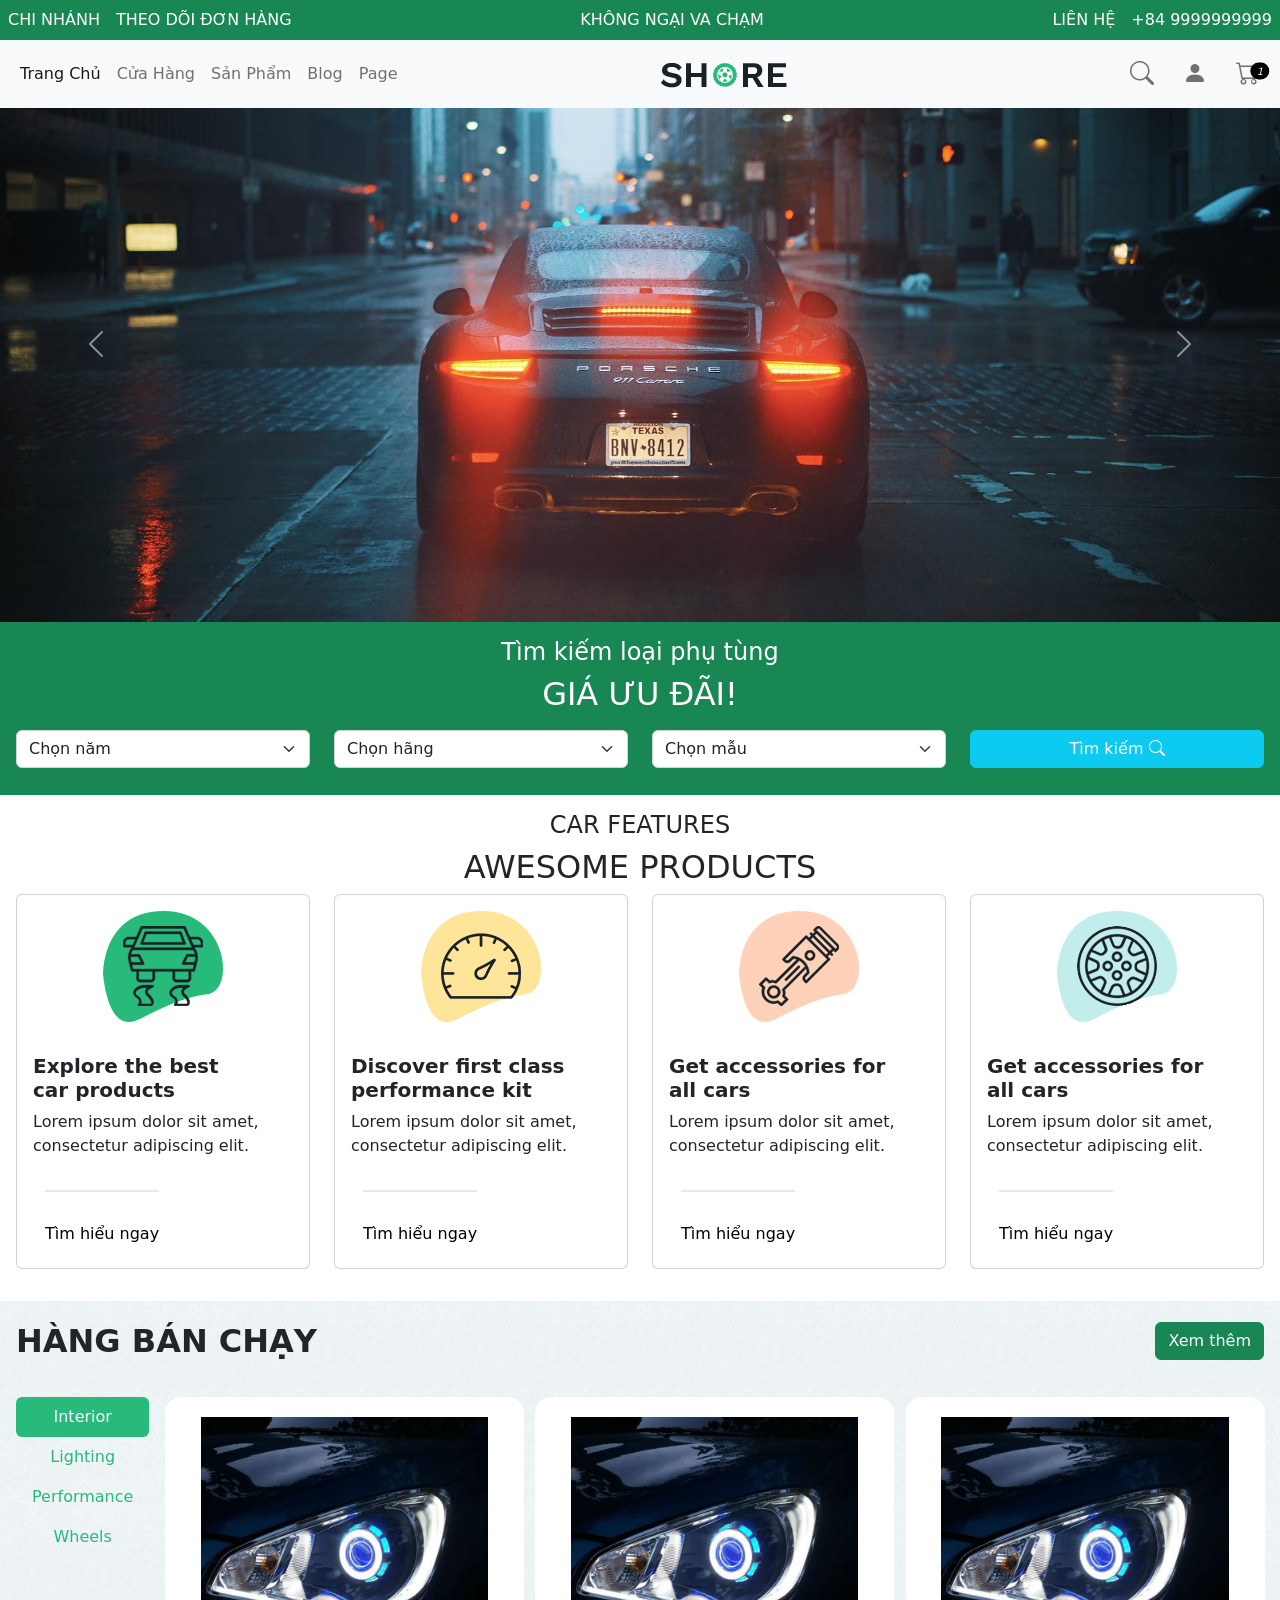
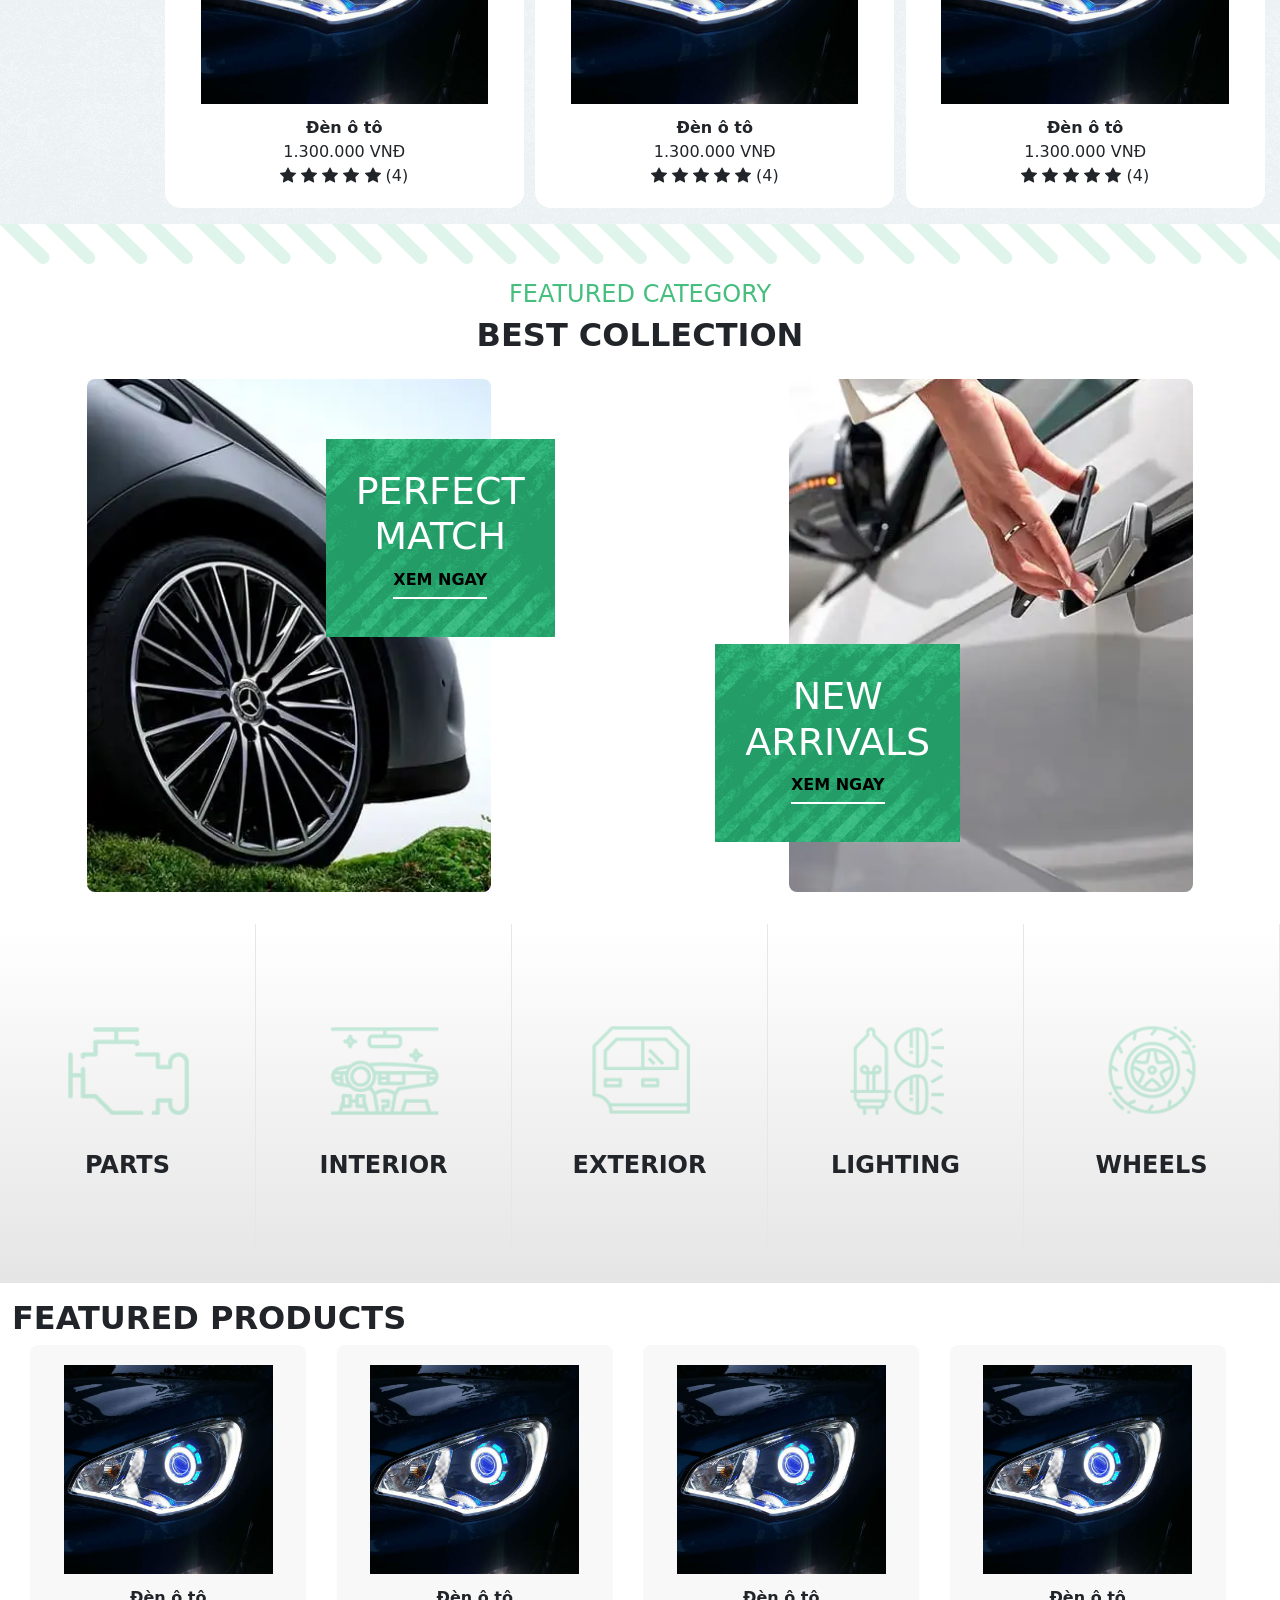
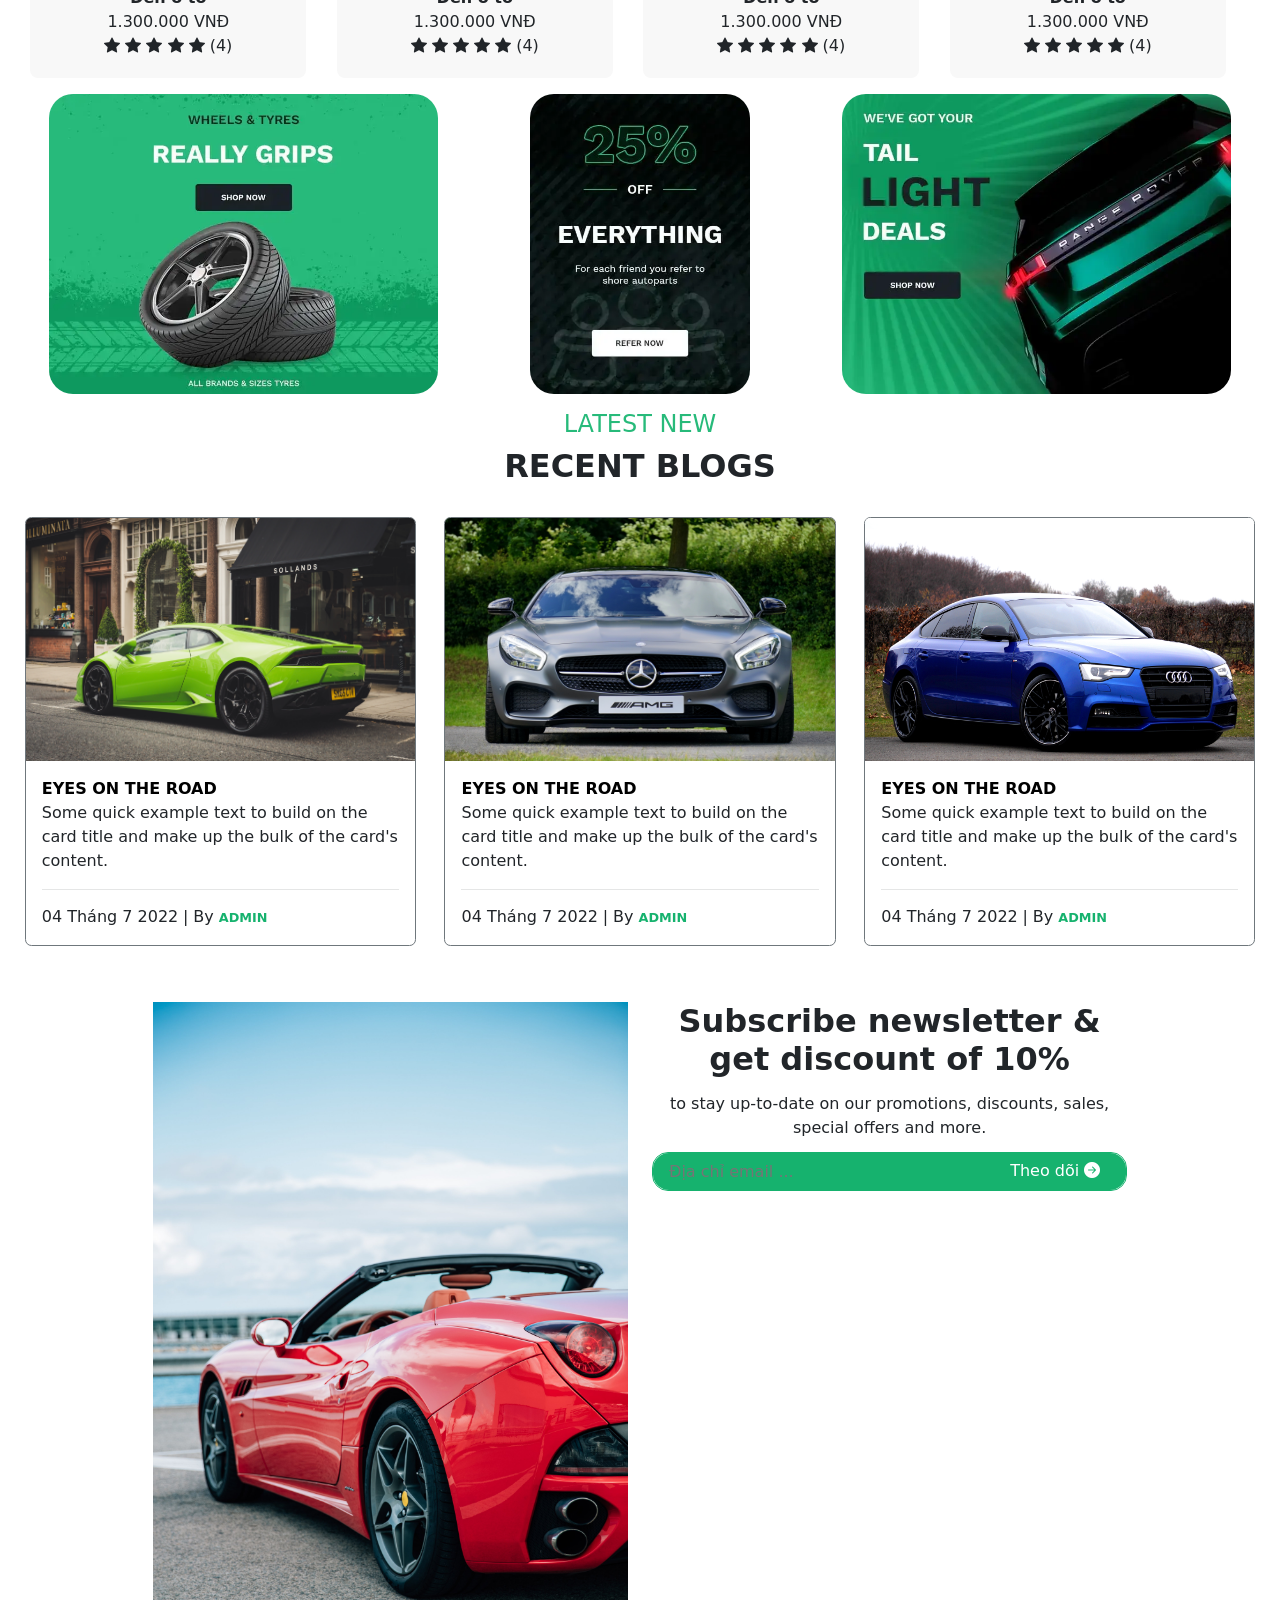
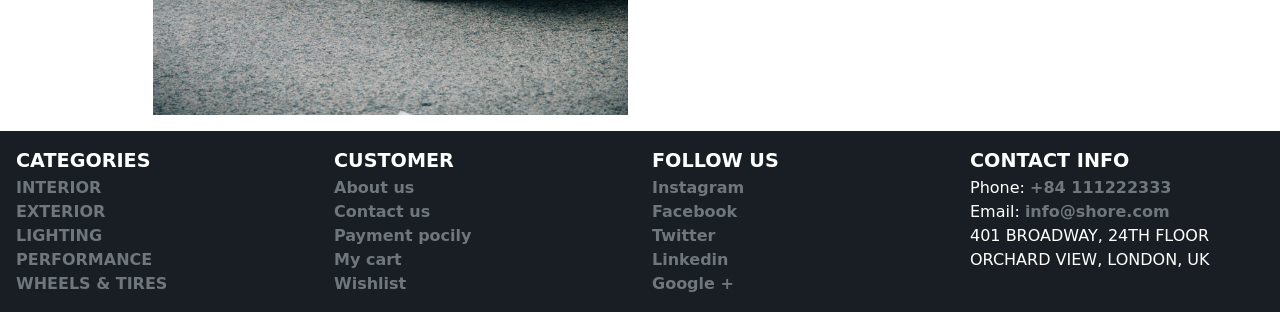
==== commit 2f98d7cb: "update" ====
--- a/index.html
+++ b/index.html
@@ -33,7 +33,9 @@
         <!-- Navbar -->
         <nav class="navbar navbar-expand-md bg-light">
             <div class="container-fluid">
-                <button class="navbar-toggler" type="button" data-bs-toggle="collapse" data-bs-target="#navbarSupportedContent" aria-controls="navbarSupportedContent" aria-expanded="false" aria-label="Toggle navigation">
+                <button class="navbar-toggler" type="button" data-bs-toggle="collapse"
+                    data-bs-target="#navbarSupportedContent" aria-controls="navbarSupportedContent"
+                    aria-expanded="false" aria-label="Toggle navigation">
                     <span class="navbar-toggler-icon"></span>
                 </button>
                 <!-- test -->
@@ -69,7 +71,9 @@
                             </a>
                         </li>
                         <li class="nav-item d-none d-md-block">
-                            <a tabindex="0" class="nav-link fs-4" href="#" data-bs-toggle="popover" data-bs-placement="top" data-bs-trigger="focus" title="Popover title" data-bs-content="Here's some amazing content.">
+                            <a tabindex="0" class="nav-link fs-4" href="#" data-bs-toggle="popover"
+                                data-bs-placement="top" data-bs-trigger="focus" title="Popover title"
+                                data-bs-content="Here's some amazing content.">
                                 <i class="bi bi-person-fill"></i>
                             </a>
                         </li>
@@ -86,7 +90,9 @@
                             </a>
                         </li> -->
                         <li class="nav-item">
-                            <a tabindex="0" class="nav-link fs-4" href="#" data-bs-toggle="popover" data-bs-placement="right" data-bs-trigger="focus" title="Popover title" data-bs-content="Here's some amazing content.">
+                            <a tabindex="0" class="nav-link fs-4" href="#" data-bs-toggle="popover"
+                                data-bs-placement="right" data-bs-trigger="focus" title="Popover title"
+                                data-bs-content="Here's some amazing content.">
                                 <i class="bi bi-cart position-relative">
                                     <span
                                         class="position-absolute bottom-0 start-100 translate-middle badge rounded-pill bg-black fw-normal"
@@ -147,11 +153,13 @@
                     <img src="images/car_2.jpg" class="d-block w-100" alt="...">
                 </div>
             </div>
-            <button class="carousel-control-prev" type="button" data-bs-target="#carouselExampleFade" data-bs-slide="prev">
+            <button class="carousel-control-prev" type="button" data-bs-target="#carouselExampleFade"
+                data-bs-slide="prev">
                 <span class="carousel-control-prev-icon" aria-hidden="true"></span>
                 <span class="visually-hidden">Trước</span>
             </button>
-            <button class="carousel-control-next" type="button" data-bs-target="#carouselExampleFade" data-bs-slide="next">
+            <button class="carousel-control-next" type="button" data-bs-target="#carouselExampleFade"
+                data-bs-slide="next">
                 <span class="carousel-control-next-icon" aria-hidden="true"></span>
                 <span class="visually-hidden">Sau</span>
             </button>
@@ -263,14 +271,24 @@
             </div>
             <!-- Tabs menu -->
             <div class="d-flex align-items-start p-3 tabs-k">
-                <div class="nav flex-column nav-pills nav-pills-k me-3" id="v-pills-tab" role="tablist" aria-orientation="vertical">
-                    <button class="nav-link active" id="v-pills-home-tab" data-bs-toggle="pill" data-bs-target="#v-pills-home" type="button" role="tab" aria-controls="v-pills-home" aria-selected="true">Interior</button>
-                    <button class="nav-link" id="v-pills-profile-tab" data-bs-toggle="pill" data-bs-target="#v-pills-profile" type="button" role="tab" aria-controls="v-pills-profile" aria-selected="false">Lighting</button>
-                    <button class="nav-link" id="v-pills-messages-tab" data-bs-toggle="pill" data-bs-target="#v-pills-messages" type="button" role="tab" aria-controls="v-pills-messages" aria-selected="false">Performance</button>
-                    <button class="nav-link" id="v-pills-settings-tab" data-bs-toggle="pill" data-bs-target="#v-pills-settings" type="button" role="tab" aria-controls="v-pills-settings" aria-selected="false">Wheels</button>
+                <div class="nav flex-column nav-pills nav-pills-k me-3" id="v-pills-tab" role="tablist"
+                    aria-orientation="vertical">
+                    <button class="nav-link active" id="v-pills-home-tab" data-bs-toggle="pill"
+                        data-bs-target="#v-pills-home" type="button" role="tab" aria-controls="v-pills-home"
+                        aria-selected="true">Interior</button>
+                    <button class="nav-link" id="v-pills-profile-tab" data-bs-toggle="pill"
+                        data-bs-target="#v-pills-profile" type="button" role="tab" aria-controls="v-pills-profile"
+                        aria-selected="false">Lighting</button>
+                    <button class="nav-link" id="v-pills-messages-tab" data-bs-toggle="pill"
+                        data-bs-target="#v-pills-messages" type="button" role="tab" aria-controls="v-pills-messages"
+                        aria-selected="false">Performance</button>
+                    <button class="nav-link" id="v-pills-settings-tab" data-bs-toggle="pill"
+                        data-bs-target="#v-pills-settings" type="button" role="tab" aria-controls="v-pills-settings"
+                        aria-selected="false">Wheels</button>
                 </div>
                 <div class="tab-content" id="v-pills-tabContent">
-                    <div class="tab-pane fade show active" id="v-pills-home" role="tabpanel" aria-labelledby="v-pills-home-tab" tabindex="0">
+                    <div class="tab-pane fade show active" id="v-pills-home" role="tabpanel"
+                        aria-labelledby="v-pills-home-tab" tabindex="0">
                         <!-- Hiện ra 3 sản phẩm -->
                         <div class="row">
                             <div class="col-4 box-item">
@@ -322,7 +340,8 @@
                             </div>
                         </div>
                     </div>
-                    <div class="tab-pane fade" id="v-pills-profile" role="tabpanel" aria-labelledby="v-pills-profile-tab" tabindex="0">
+                    <div class="tab-pane fade" id="v-pills-profile" role="tabpanel"
+                        aria-labelledby="v-pills-profile-tab" tabindex="0">
                         <!-- Hiện ra 3 sản phẩm -->
                         <div class="row">
                             <div class="col-4 box-item">
@@ -369,7 +388,8 @@
                             </div>
                         </div>
                     </div>
-                    <div class="tab-pane fade" id="v-pills-messages" role="tabpanel" aria-labelledby="v-pills-messages-tab" tabindex="0">
+                    <div class="tab-pane fade" id="v-pills-messages" role="tabpanel"
+                        aria-labelledby="v-pills-messages-tab" tabindex="0">
                         <!-- Hiện ra 3 sản phẩm -->
                         <div class="row">
                             <div class="col-4 box-item">
@@ -416,7 +436,8 @@
                             </div>
                         </div>
                     </div>
-                    <div class="tab-pane fade" id="v-pills-settings" role="tabpanel" aria-labelledby="v-pills-settings-tab" tabindex="0">
+                    <div class="tab-pane fade" id="v-pills-settings" role="tabpanel"
+                        aria-labelledby="v-pills-settings-tab" tabindex="0">
                         <!-- Hiện ra 3 sản phẩm -->
                         <div class="row">
                             <div class="col-4 box-item">
@@ -627,7 +648,8 @@
                             </div>
                             <div class="card-body-content">
                                 <p>
-                                    Some quick example text to build on the card title and make up the bulk of the card's content.
+                                    Some quick example text to build on the card title and make up the bulk of the
+                                    card's content.
                                 </p>
                             </div>
                             <div class="card-body-info">
@@ -653,7 +675,8 @@
                             </div>
                             <div class="card-body-content">
                                 <p>
-                                    Some quick example text to build on the card title and make up the bulk of the card's content.
+                                    Some quick example text to build on the card title and make up the bulk of the
+                                    card's content.
                                 </p>
                             </div>
                             <div class="card-body-info">
@@ -679,7 +702,8 @@
                             </div>
                             <div class="card-body-content">
                                 <p>
-                                    Some quick example text to build on the card title and make up the bulk of the card's content.
+                                    Some quick example text to build on the card title and make up the bulk of the
+                                    card's content.
                                 </p>
                             </div>
                             <div class="card-body-info">
@@ -699,7 +723,7 @@
 
         <!-- subscribe -->
         <div class="subscrible p-3">
-            <div class="d-flex row sub-content-g">
+            <div class="row sub-content-g">
                 <div class="col-sm-12 col-md-6 thumb-img">
                     <img src="images/sub.jpg" alt="">
                 </div>
@@ -723,7 +747,7 @@
         </div>
 
         <!-- support -->
-        <div class="support">
+        <!-- <div class="support">
             <div class="row">
                 <div class="col-sm-12 col-md-8">
                     <h3>
@@ -734,7 +758,7 @@
                     <a class="btn" href="#">Hỗ trợ ngay</a>
                 </div>
             </div>
-        </div>
+        </div> -->
 
     </div>
 
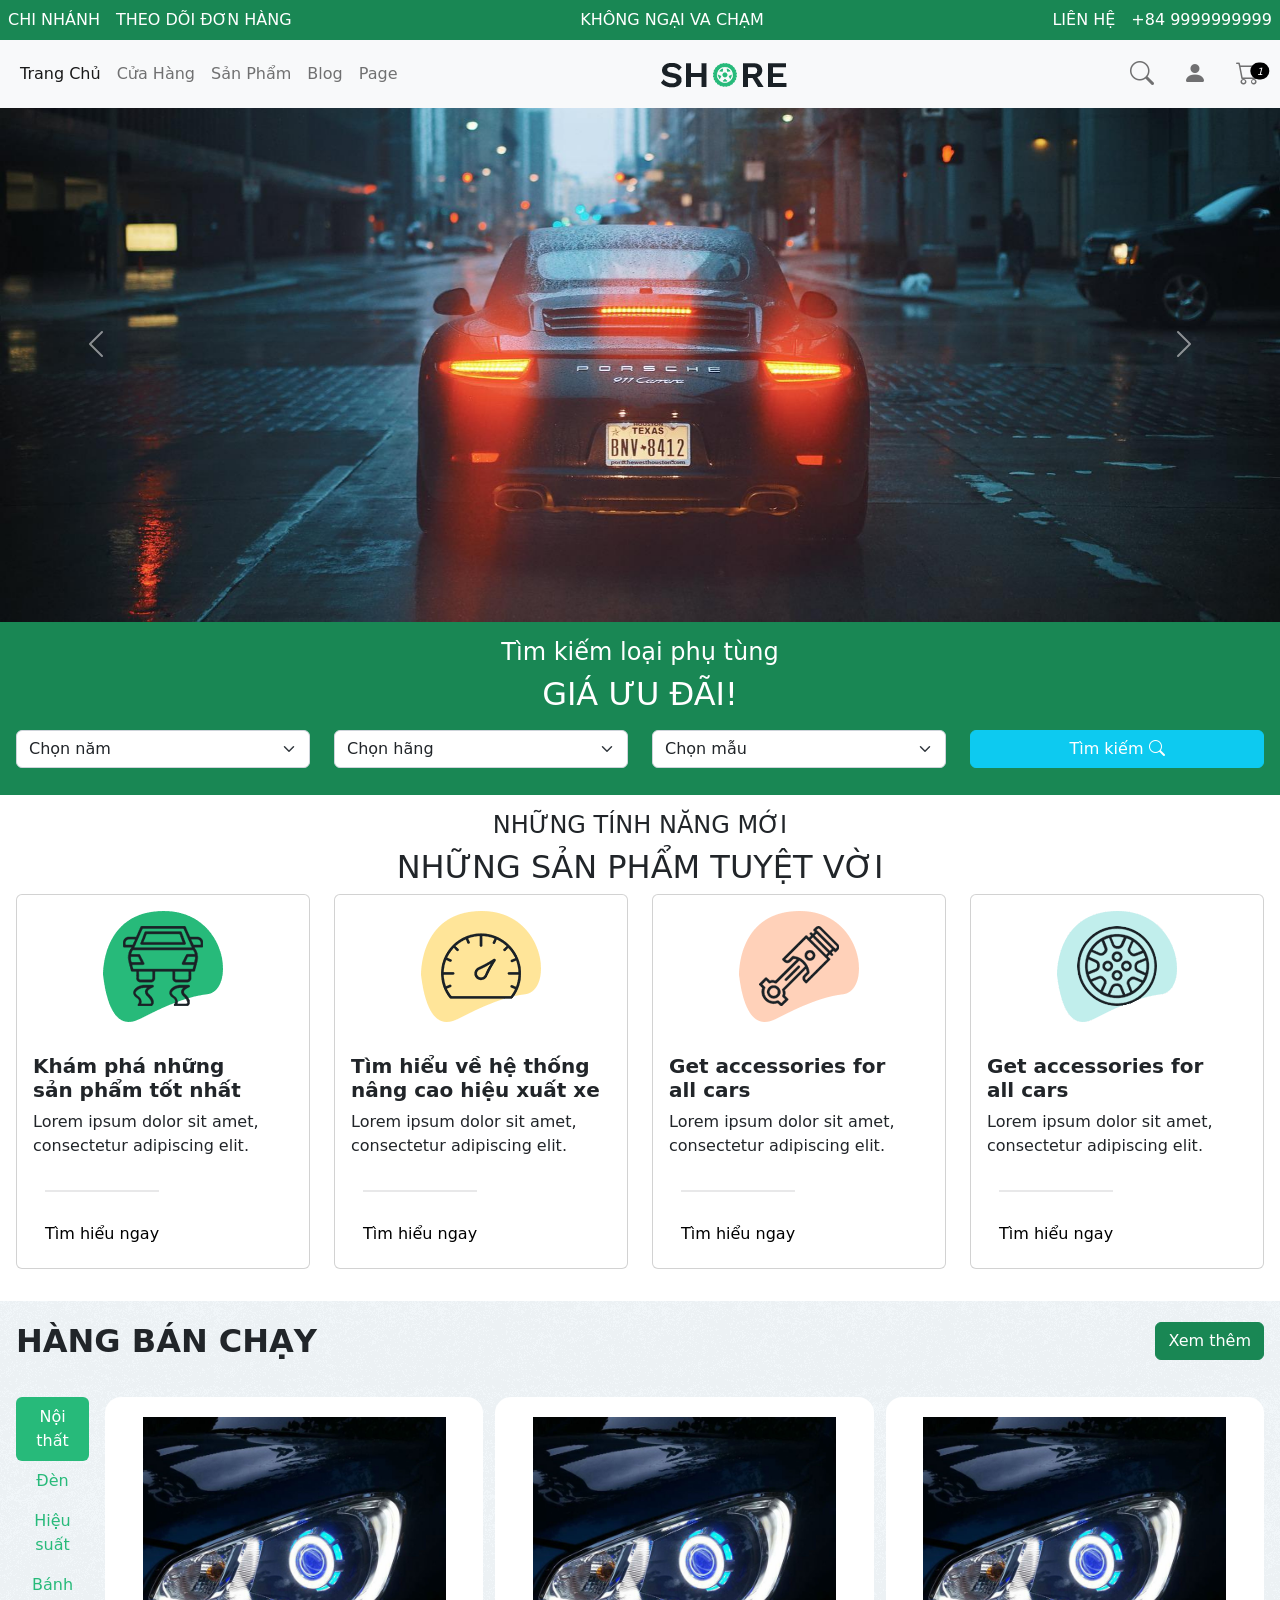
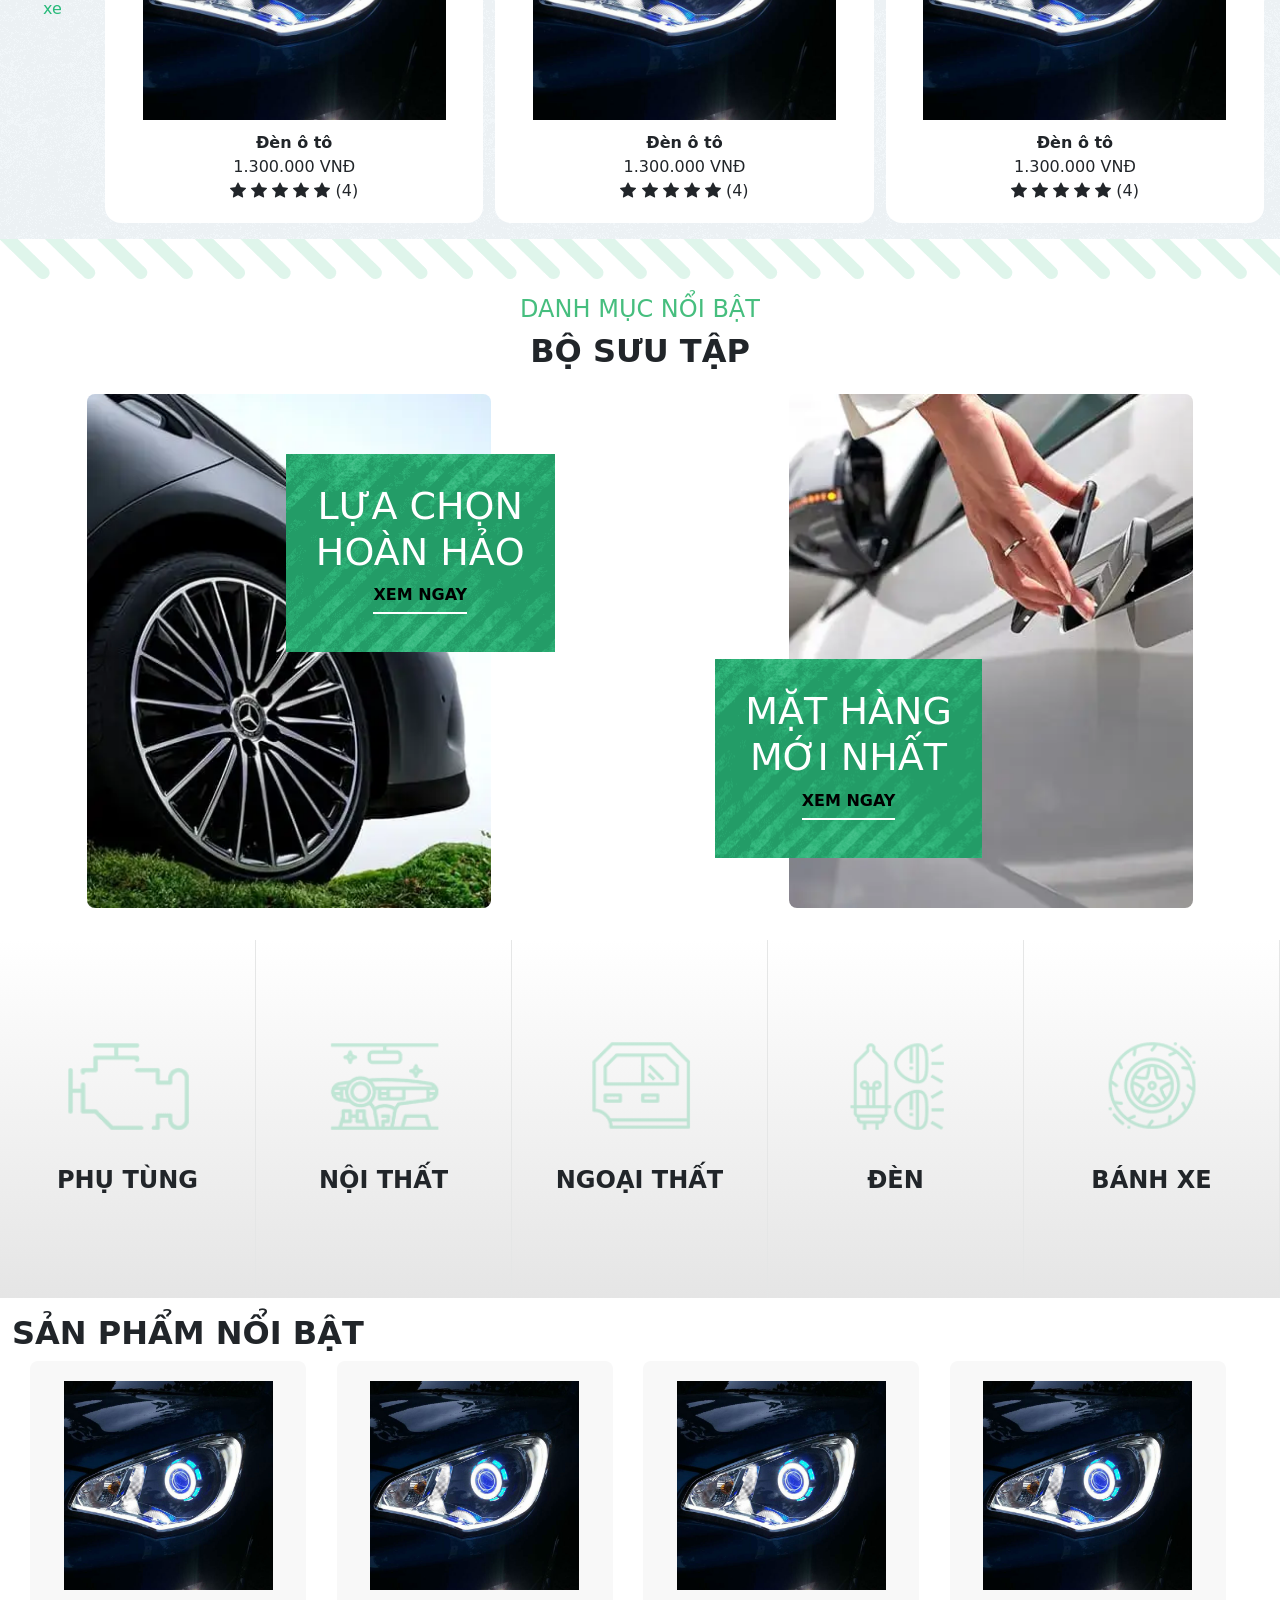
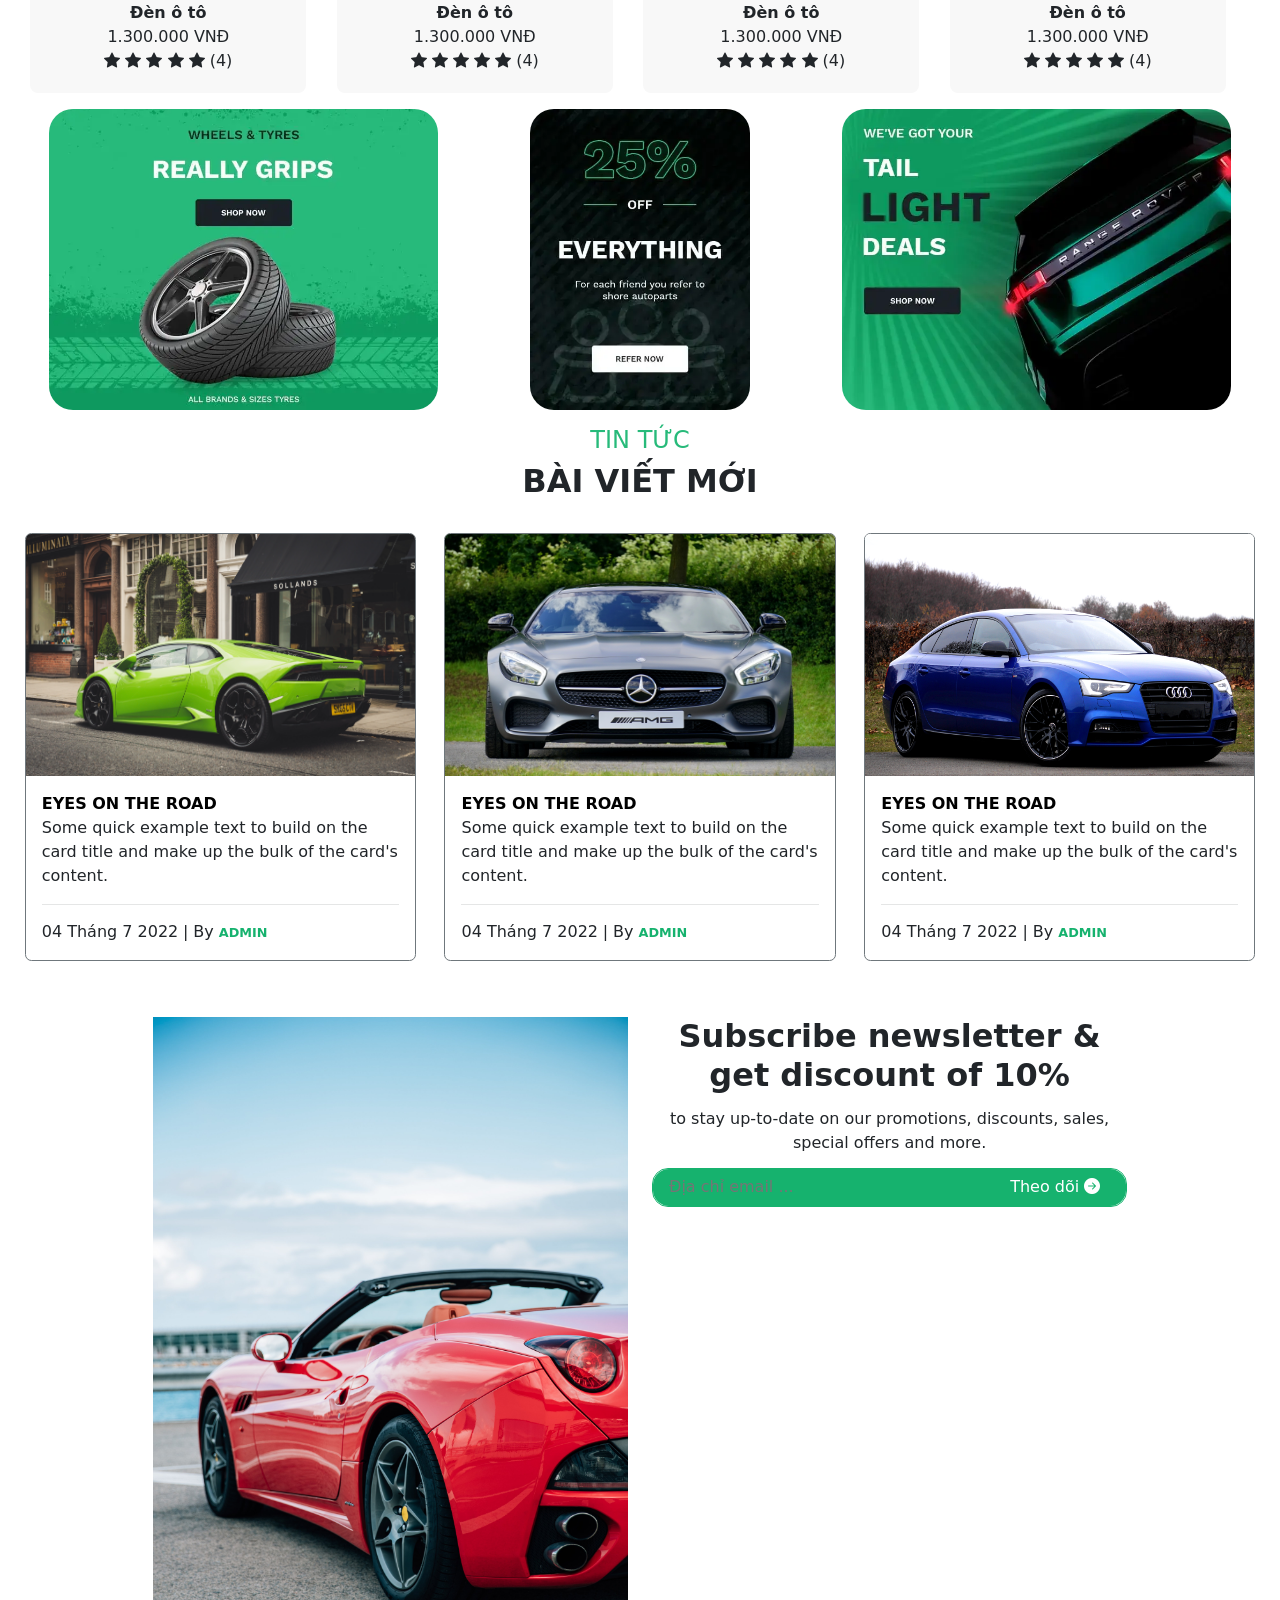
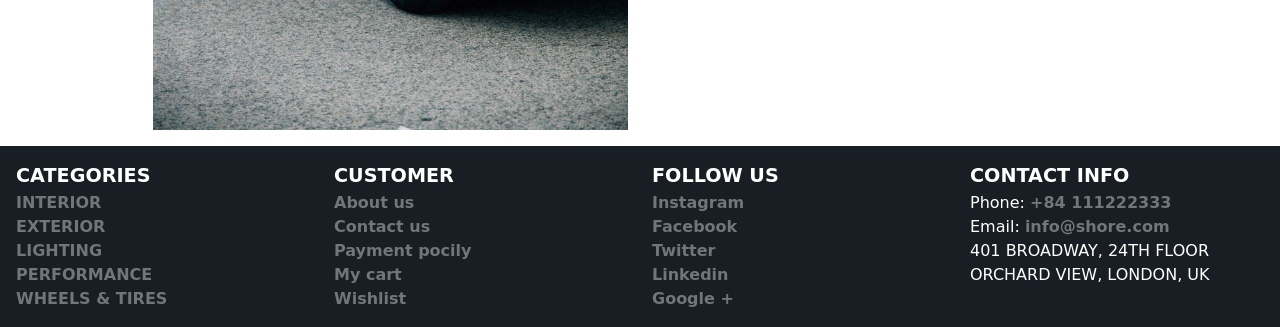
==== commit 243fdc95: "update" ====
--- a/index.html
+++ b/index.html
@@ -33,9 +33,7 @@
         <!-- Navbar -->
         <nav class="navbar navbar-expand-md bg-light">
             <div class="container-fluid">
-                <button class="navbar-toggler" type="button" data-bs-toggle="collapse"
-                    data-bs-target="#navbarSupportedContent" aria-controls="navbarSupportedContent"
-                    aria-expanded="false" aria-label="Toggle navigation">
+                <button class="navbar-toggler" type="button" data-bs-toggle="collapse" data-bs-target="#navbarSupportedContent" aria-controls="navbarSupportedContent" aria-expanded="false" aria-label="Toggle navigation">
                     <span class="navbar-toggler-icon"></span>
                 </button>
                 <!-- test -->
@@ -71,9 +69,7 @@
                             </a>
                         </li>
                         <li class="nav-item d-none d-md-block">
-                            <a tabindex="0" class="nav-link fs-4" href="#" data-bs-toggle="popover"
-                                data-bs-placement="top" data-bs-trigger="focus" title="Popover title"
-                                data-bs-content="Here's some amazing content.">
+                            <a tabindex="0" class="nav-link fs-4" href="#" data-bs-toggle="popover" data-bs-placement="top" data-bs-trigger="focus" title="Popover title" data-bs-content="Here's some amazing content.">
                                 <i class="bi bi-person-fill"></i>
                             </a>
                         </li>
@@ -90,9 +86,7 @@
                             </a>
                         </li> -->
                         <li class="nav-item">
-                            <a tabindex="0" class="nav-link fs-4" href="#" data-bs-toggle="popover"
-                                data-bs-placement="right" data-bs-trigger="focus" title="Popover title"
-                                data-bs-content="Here's some amazing content.">
+                            <a tabindex="0" class="nav-link fs-4" href="#" data-bs-toggle="popover" data-bs-placement="right" data-bs-trigger="focus" title="Popover title" data-bs-content="Here's some amazing content.">
                                 <i class="bi bi-cart position-relative">
                                     <span
                                         class="position-absolute bottom-0 start-100 translate-middle badge rounded-pill bg-black fw-normal"
@@ -153,13 +147,11 @@
                     <img src="images/car_2.jpg" class="d-block w-100" alt="...">
                 </div>
             </div>
-            <button class="carousel-control-prev" type="button" data-bs-target="#carouselExampleFade"
-                data-bs-slide="prev">
+            <button class="carousel-control-prev" type="button" data-bs-target="#carouselExampleFade" data-bs-slide="prev">
                 <span class="carousel-control-prev-icon" aria-hidden="true"></span>
                 <span class="visually-hidden">Trước</span>
             </button>
-            <button class="carousel-control-next" type="button" data-bs-target="#carouselExampleFade"
-                data-bs-slide="next">
+            <button class="carousel-control-next" type="button" data-bs-target="#carouselExampleFade" data-bs-slide="next">
                 <span class="carousel-control-next-icon" aria-hidden="true"></span>
                 <span class="visually-hidden">Sau</span>
             </button>
@@ -205,14 +197,14 @@
 
         <!-- Đặc điểm xe -->
         <div class="car-ed w-100 p-3 text-center">
-            <h4>CAR FEATURES</h4>
-            <h2>AWESOME PRODUCTS</h2>
+            <h4>NHỮNG TÍNH NĂNG MỚI</h4>
+            <h2>NHỮNG SẢN PHẨM TUYỆT VỜI</h2>
             <div class="row">
                 <div class="col-sm-6 col-md-3 box-item">
                     <div class="card text-start">
                         <img class="p-3 mx-auto" src="images/car-icon.png">
                         <div class="card-body">
-                            <h5 class="card-title">Explore the best <br> car products</h5>
+                            <h5 class="card-title">Khám phá những <br> sản phẩm tốt nhất</h5>
                             <p class="card-text">
                                 Lorem ipsum dolor sit amet, consectetur adipiscing elit.
                             </p>
@@ -224,7 +216,7 @@
                     <div class="card text-start">
                         <img class="p-3 mx-auto" src="images/meter-icon.png" alt="...">
                         <div class="card-body">
-                            <h5 class="card-title">Discover first class <br> performance kit</h5>
+                            <h5 class="card-title">Tìm hiểu về hệ thống <br> nâng cao hiệu xuất xe</h5>
                             <p class="card-text">
                                 Lorem ipsum dolor sit amet, consectetur adipiscing elit.
                             </p>
@@ -271,24 +263,14 @@
             </div>
             <!-- Tabs menu -->
             <div class="d-flex align-items-start p-3 tabs-k">
-                <div class="nav flex-column nav-pills nav-pills-k me-3" id="v-pills-tab" role="tablist"
-                    aria-orientation="vertical">
-                    <button class="nav-link active" id="v-pills-home-tab" data-bs-toggle="pill"
-                        data-bs-target="#v-pills-home" type="button" role="tab" aria-controls="v-pills-home"
-                        aria-selected="true">Interior</button>
-                    <button class="nav-link" id="v-pills-profile-tab" data-bs-toggle="pill"
-                        data-bs-target="#v-pills-profile" type="button" role="tab" aria-controls="v-pills-profile"
-                        aria-selected="false">Lighting</button>
-                    <button class="nav-link" id="v-pills-messages-tab" data-bs-toggle="pill"
-                        data-bs-target="#v-pills-messages" type="button" role="tab" aria-controls="v-pills-messages"
-                        aria-selected="false">Performance</button>
-                    <button class="nav-link" id="v-pills-settings-tab" data-bs-toggle="pill"
-                        data-bs-target="#v-pills-settings" type="button" role="tab" aria-controls="v-pills-settings"
-                        aria-selected="false">Wheels</button>
+                <div class="nav flex-column nav-pills nav-pills-k me-3" id="v-pills-tab" role="tablist" aria-orientation="vertical">
+                    <button class="nav-link active" id="v-pills-home-tab" data-bs-toggle="pill" data-bs-target="#v-pills-home" type="button" role="tab" aria-controls="v-pills-home" aria-selected="true">Nội thất</button>
+                    <button class="nav-link" id="v-pills-profile-tab" data-bs-toggle="pill" data-bs-target="#v-pills-profile" type="button" role="tab" aria-controls="v-pills-profile" aria-selected="false">Đèn</button>
+                    <button class="nav-link" id="v-pills-messages-tab" data-bs-toggle="pill" data-bs-target="#v-pills-messages" type="button" role="tab" aria-controls="v-pills-messages" aria-selected="false">Hiệu suất</button>
+                    <button class="nav-link" id="v-pills-settings-tab" data-bs-toggle="pill" data-bs-target="#v-pills-settings" type="button" role="tab" aria-controls="v-pills-settings" aria-selected="false">Bánh xe</button>
                 </div>
                 <div class="tab-content" id="v-pills-tabContent">
-                    <div class="tab-pane fade show active" id="v-pills-home" role="tabpanel"
-                        aria-labelledby="v-pills-home-tab" tabindex="0">
+                    <div class="tab-pane fade show active" id="v-pills-home" role="tabpanel" aria-labelledby="v-pills-home-tab" tabindex="0">
                         <!-- Hiện ra 3 sản phẩm -->
                         <div class="row">
                             <div class="col-4 box-item">
@@ -340,8 +322,7 @@
                             </div>
                         </div>
                     </div>
-                    <div class="tab-pane fade" id="v-pills-profile" role="tabpanel"
-                        aria-labelledby="v-pills-profile-tab" tabindex="0">
+                    <div class="tab-pane fade" id="v-pills-profile" role="tabpanel" aria-labelledby="v-pills-profile-tab" tabindex="0">
                         <!-- Hiện ra 3 sản phẩm -->
                         <div class="row">
                             <div class="col-4 box-item">
@@ -388,8 +369,7 @@
                             </div>
                         </div>
                     </div>
-                    <div class="tab-pane fade" id="v-pills-messages" role="tabpanel"
-                        aria-labelledby="v-pills-messages-tab" tabindex="0">
+                    <div class="tab-pane fade" id="v-pills-messages" role="tabpanel" aria-labelledby="v-pills-messages-tab" tabindex="0">
                         <!-- Hiện ra 3 sản phẩm -->
                         <div class="row">
                             <div class="col-4 box-item">
@@ -436,8 +416,7 @@
                             </div>
                         </div>
                     </div>
-                    <div class="tab-pane fade" id="v-pills-settings" role="tabpanel"
-                        aria-labelledby="v-pills-settings-tab" tabindex="0">
+                    <div class="tab-pane fade" id="v-pills-settings" role="tabpanel" aria-labelledby="v-pills-settings-tab" tabindex="0">
                         <!-- Hiện ra 3 sản phẩm -->
                         <div class="row">
                             <div class="col-4 box-item">
@@ -493,10 +472,10 @@
         <div class="best-collection">
             <div class="title-top">
                 <div>
-                    <h4>Featured category</h4>
+                    <h4>DANH MỤC NỔI BẬT</h4>
                 </div>
                 <div>
-                    <h2>Best collection</h2>
+                    <h2>BỘ SƯU TẬP</h2>
                 </div>
             </div>
             <div class="content p-3">
@@ -506,7 +485,7 @@
                             <img class="rounded-3" src="images/collection-img1.webp" alt="">
                         </div>
                         <div class="detail detail-1 position-absolute">
-                            <h2>perfect <br> match</h2>
+                            <h2>Lựa chọn <br> hoàn hảo</h2>
                             <a href="#" class="link">Xem ngay</a>
                         </div>
                     </div>
@@ -515,7 +494,7 @@
                             <img class="rounded-3" src="images/collection-img2.webp" alt="">
                         </div>
                         <div class="detail detail-2 position-absolute">
-                            <h2>new <br> arrivals</h2>
+                            <h2>Mặt hàng <br> mới nhất</h2>
                             <a href="#" class="link">Xem ngay</a>
                         </div>
                     </div>
@@ -527,27 +506,27 @@
         <div class="slick-app test">
             <div class="item">
                 <img src="images/icon-parts.png" alt="">
-                <span>parts</span>
+                <span>Phụ tùng</span>
                 <a class="btn" href="#">Xem Ngay</a>
             </div>
             <div class="item">
                 <img src="images/icon-interior.png" alt="">
-                <span>interior</span>
+                <span>Nội thất</span>
                 <a class="btn" href="#">Xem Ngay</a>
             </div>
             <div class="item">
                 <img src="images/icon-exterior.png" alt="">
-                <span>exterior</span>
+                <span>Ngoại thất</span>
                 <a class="btn" href="#">Xem Ngay</a>
             </div>
             <div class="item">
                 <img src="images/icon-lighting.png" alt="">
-                <span>Lighting</span>
+                <span>Đèn</span>
                 <a class="btn" href="#">Xem Ngay</a>
             </div>
             <div class="item">
                 <img src="images/icon-wheels.png" alt="">
-                <span>Wheels</span>
+                <span>Bánh xe</span>
                 <a class="btn" href="#">Xem Ngay</a>
             </div>
         </div>
@@ -555,7 +534,7 @@
         <!-- Featured products -->
         <div class="featured-products container-fluid">
             <div class="featured-products-title">
-                <h2>Featured Products</h2>
+                <h2>SẢN PHẨM NỔI BẬT</h2>
             </div>
             <div class="row">
                 <div class="col-6 col-sm-6 col-md-6 col-lg-3 box-item">
@@ -633,8 +612,8 @@
         <!-- blog news -->
         <div class="blog-news">
             <div class="title-header">
-                <h4>Latest new</h4>
-                <h2>Recent blogs</h2>
+                <h4>TIN TỨC</h4>
+                <h2>BÀI VIẾT MỚI</h2>
             </div>
             <div class="blog-post d-flex row p-3">
                 <div class="card col-sm-6 col-md-4 col-lg-4">
@@ -648,8 +627,7 @@
                             </div>
                             <div class="card-body-content">
                                 <p>
-                                    Some quick example text to build on the card title and make up the bulk of the
-                                    card's content.
+                                    Some quick example text to build on the card title and make up the bulk of the card's content.
                                 </p>
                             </div>
                             <div class="card-body-info">
@@ -675,8 +653,7 @@
                             </div>
                             <div class="card-body-content">
                                 <p>
-                                    Some quick example text to build on the card title and make up the bulk of the
-                                    card's content.
+                                    Some quick example text to build on the card title and make up the bulk of the card's content.
                                 </p>
                             </div>
                             <div class="card-body-info">
@@ -702,8 +679,7 @@
                             </div>
                             <div class="card-body-content">
                                 <p>
-                                    Some quick example text to build on the card title and make up the bulk of the
-                                    card's content.
+                                    Some quick example text to build on the card title and make up the bulk of the card's content.
                                 </p>
                             </div>
                             <div class="card-body-info">
